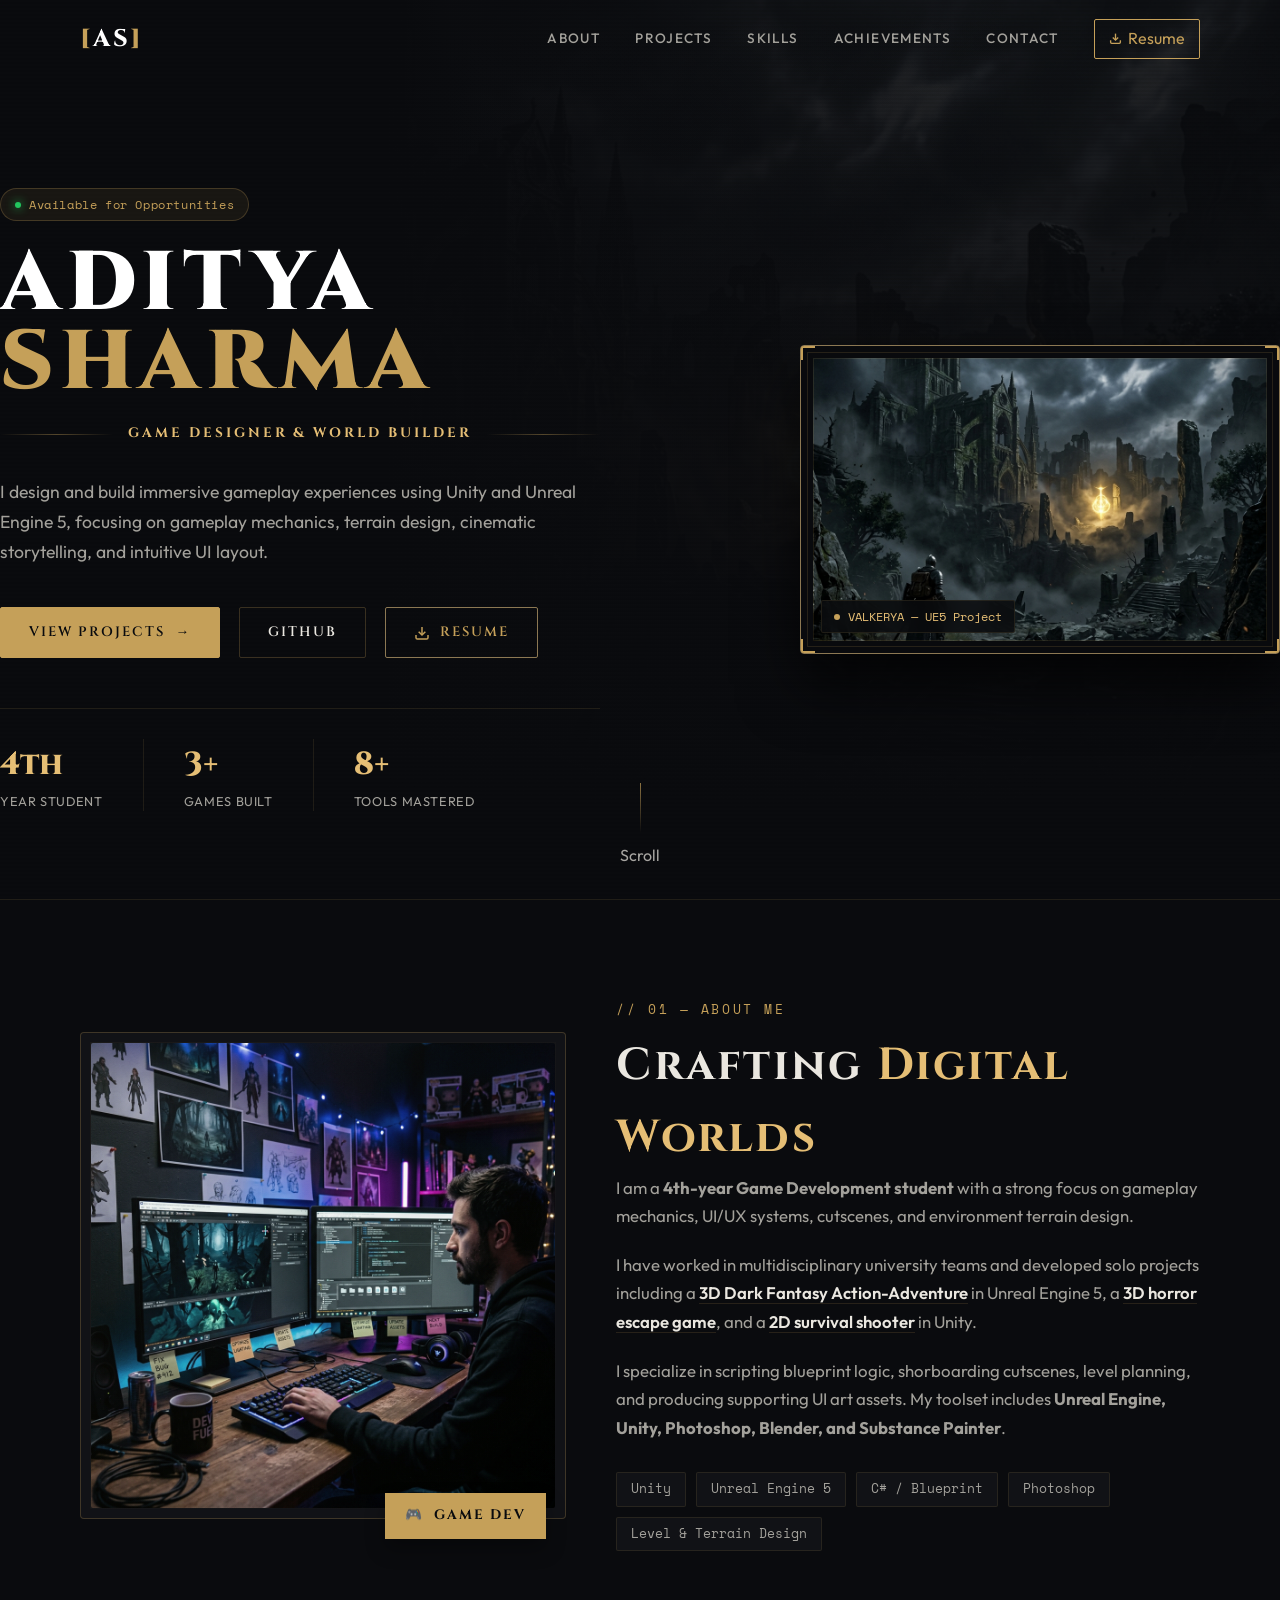
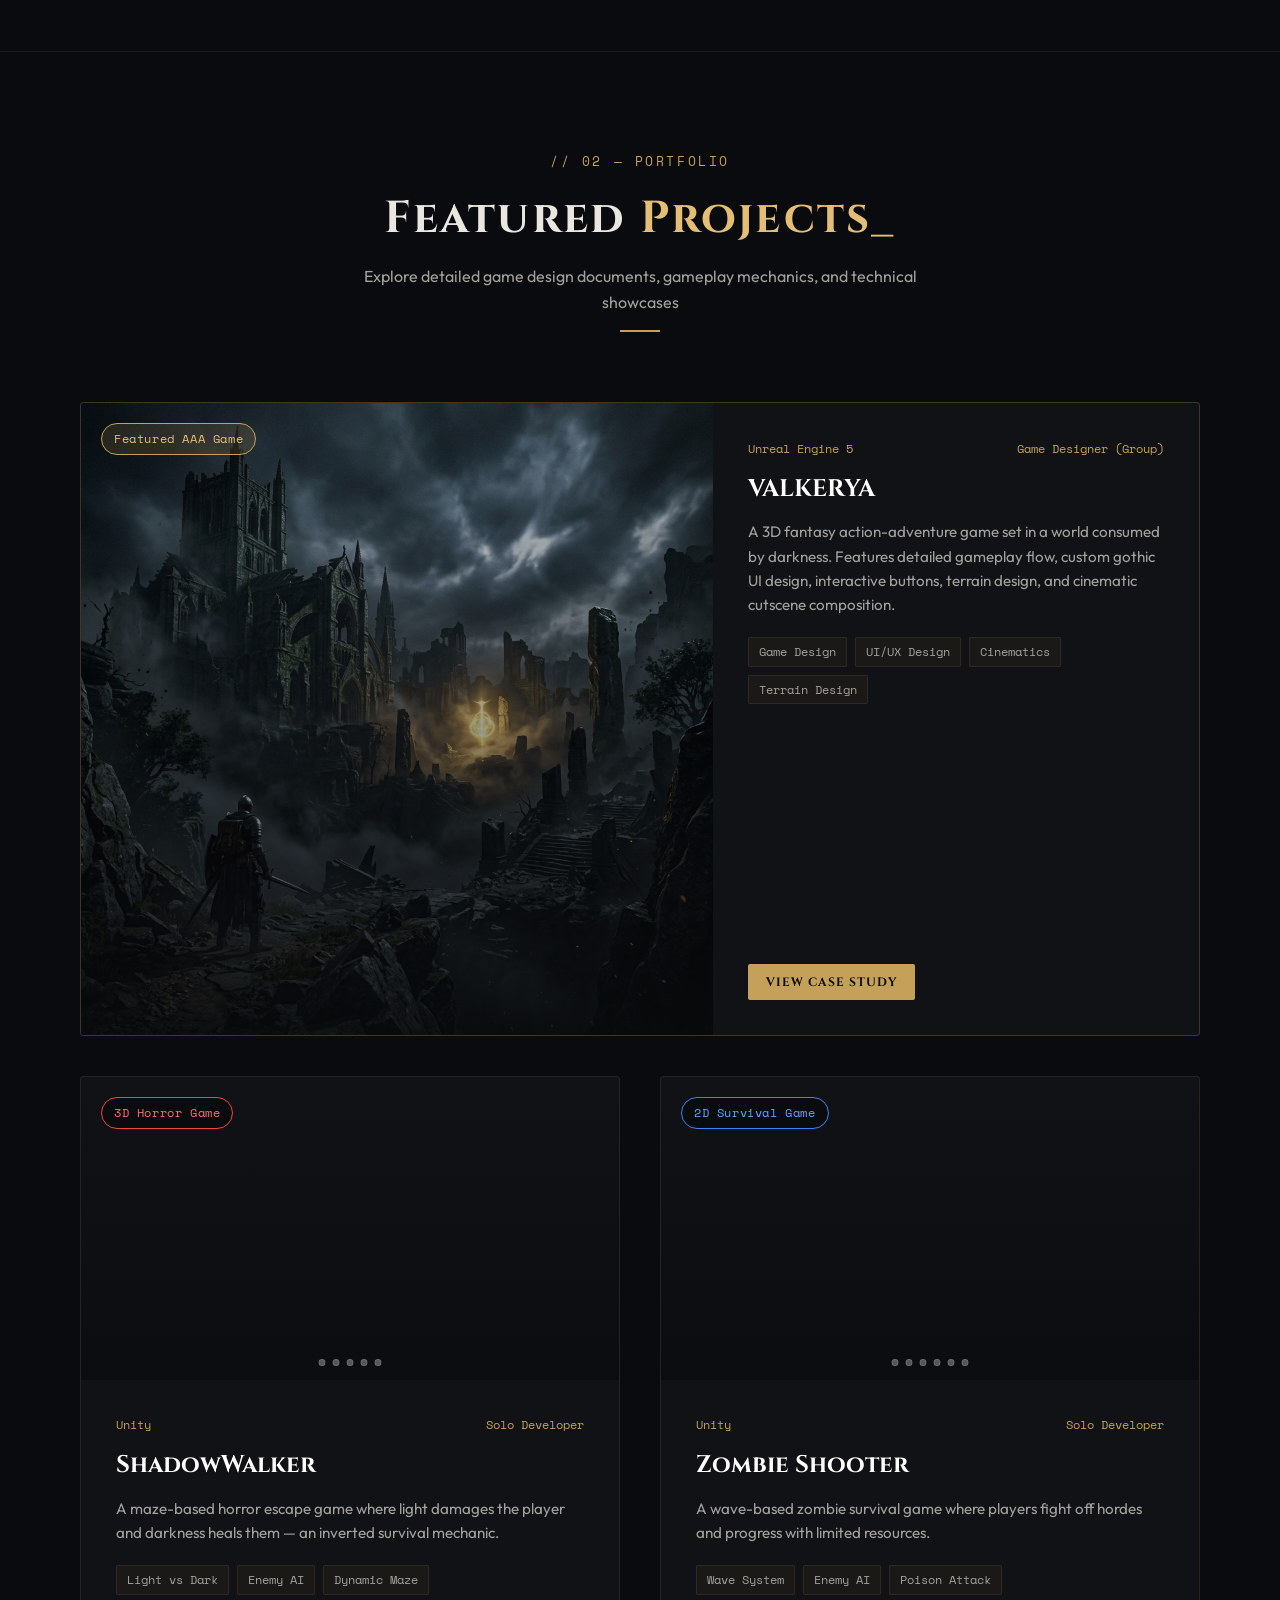
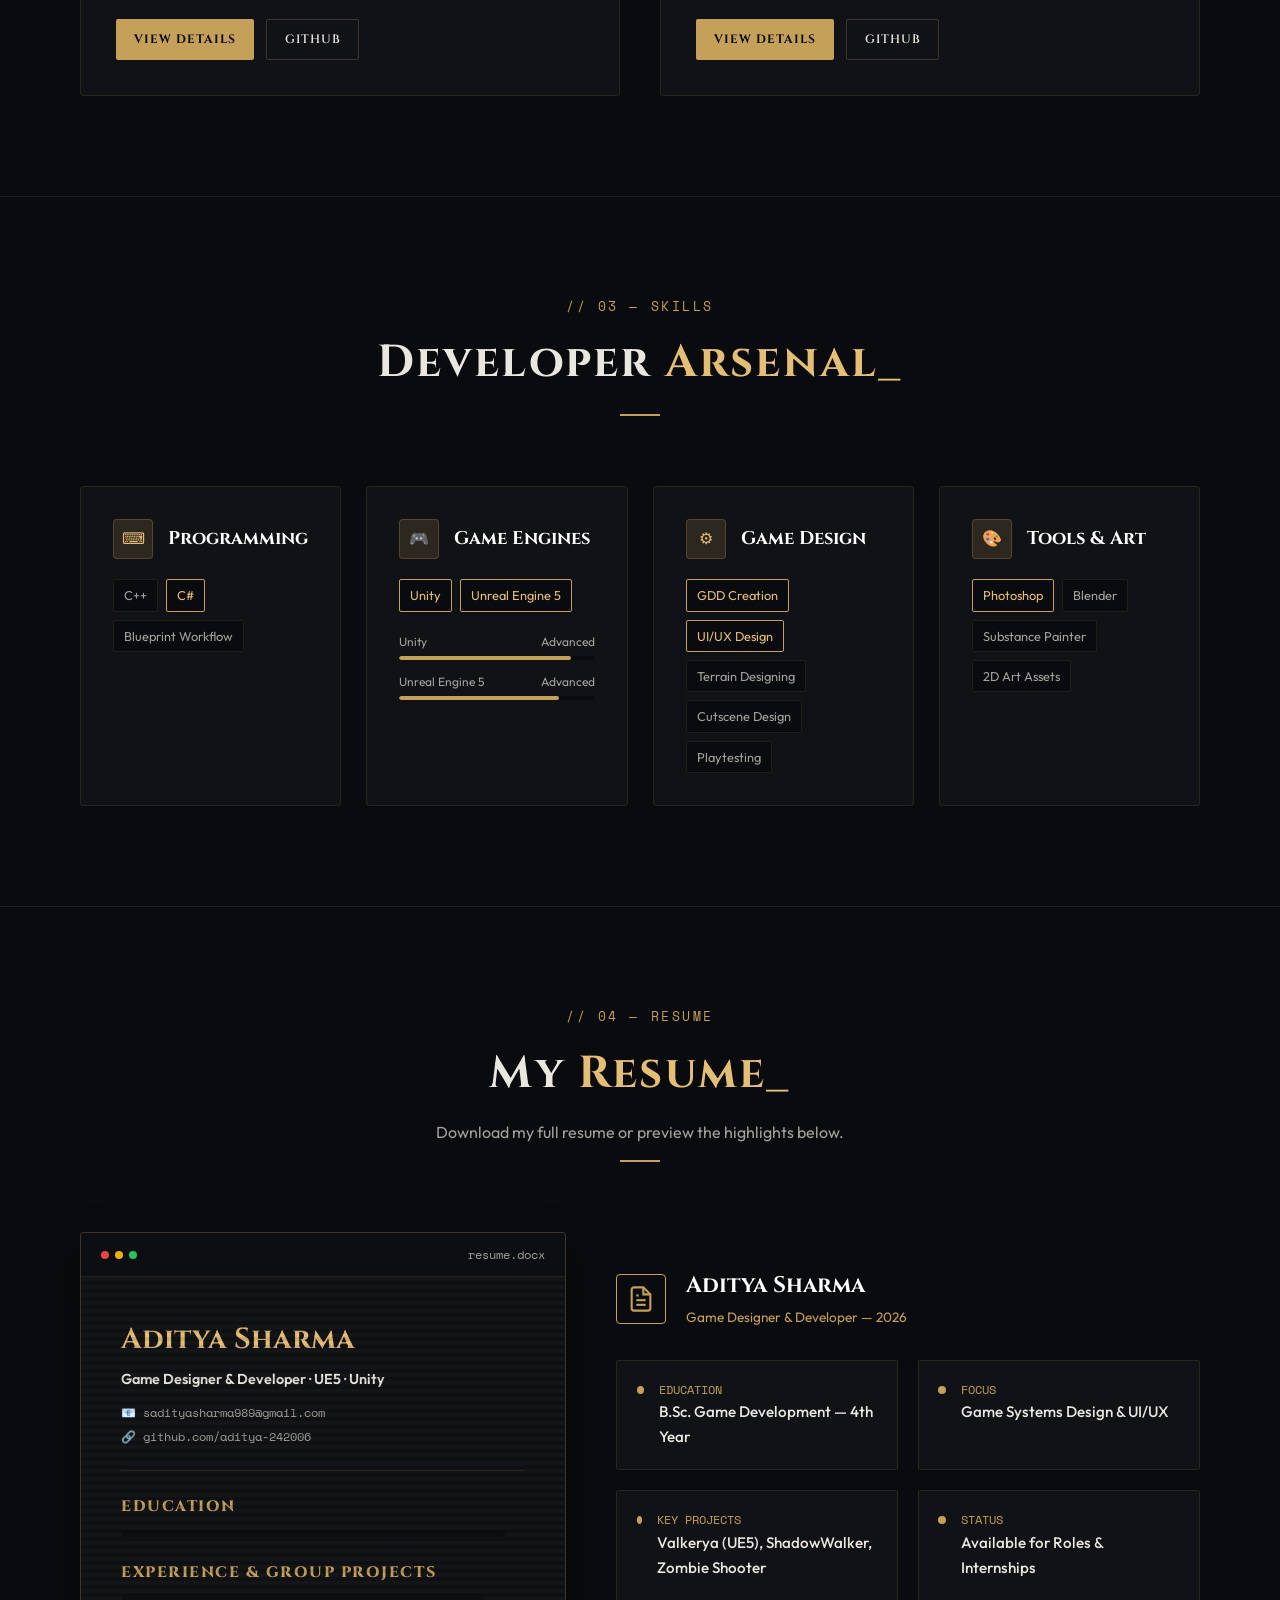
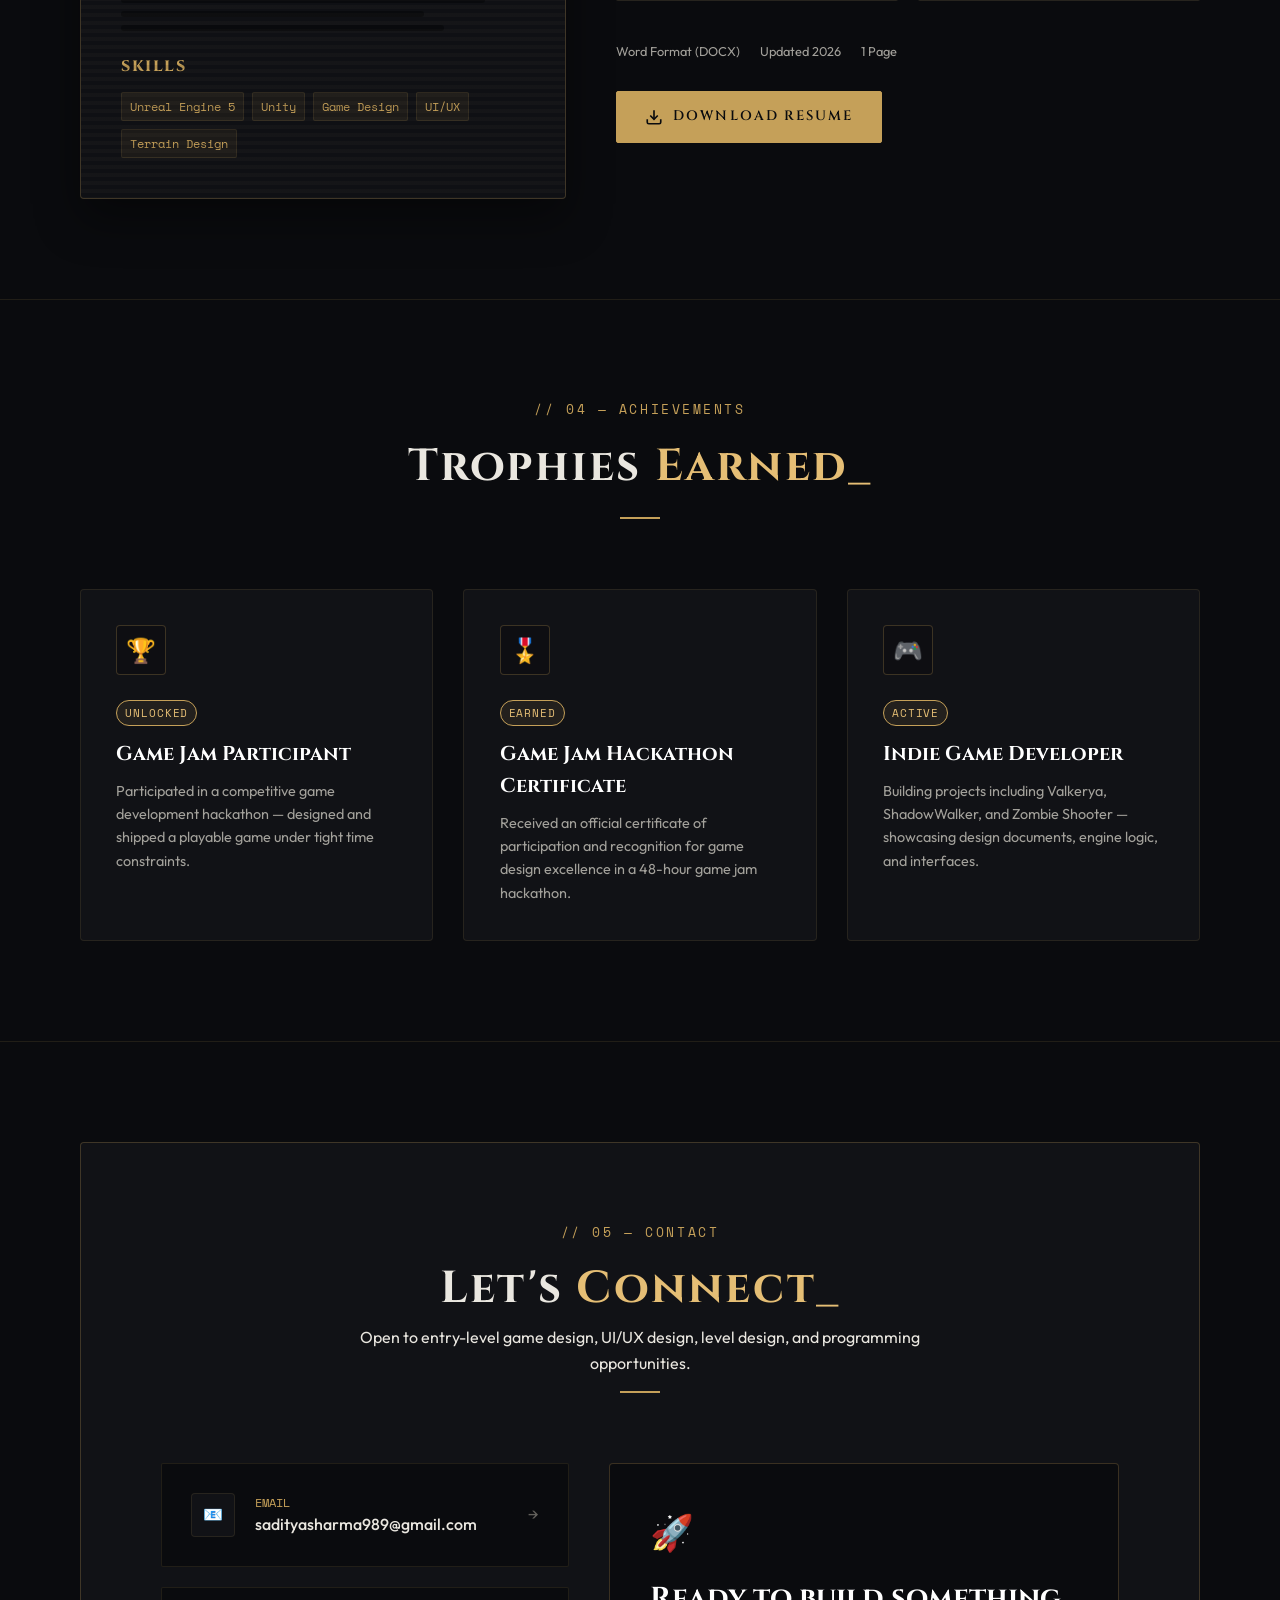
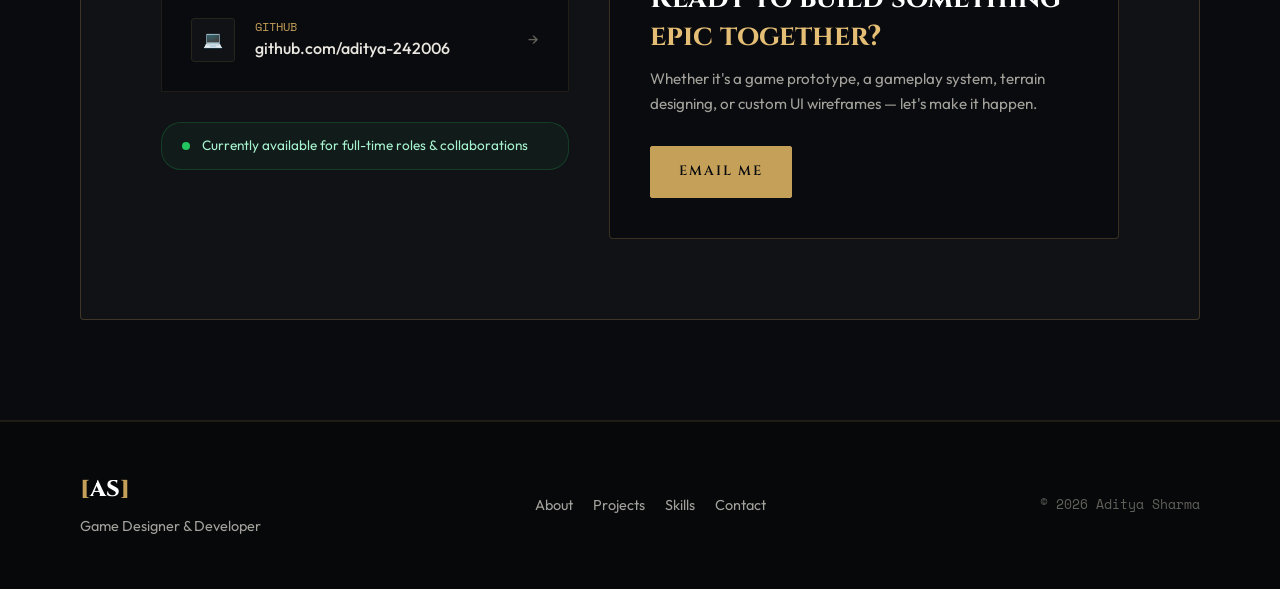
==== index.html @ 811e6c85 "Enhance hero typography, add picture corners, click sparks, scroll parallax, and background rain can" ====
<!DOCTYPE html>
<html lang="en">
<head>
  <meta charset="UTF-8" />
  <meta name="viewport" content="width=device-width, initial-scale=1.0" />
  <meta name="description" content="Aditya Sharma – Game Developer & Designer. Unity & Unreal Engine. Immersive gameplay experiences, dark fantasy action-adventure, 3D horror games, and player-driven systems." />
  <title>Aditya Sharma | Game Developer & Designer</title>
  <link rel="preconnect" href="https://fonts.googleapis.com" />
  <link rel="preconnect" href="https://fonts.gstatic.com" crossorigin />
  <link rel="stylesheet" href="style.css" />
</head>
<body>

  <!-- ===== CLICK SPARK CANVAS ===== -->
  <canvas id="clickCanvas"></canvas>

  <!-- ===== NAVIGATION ===== -->
  <nav id="navbar">
    <div class="nav-inner">
      <a href="#hero" class="nav-logo">
        <span class="logo-bracket">[</span>AS<span class="logo-bracket">]</span>
      </a>
      <div class="nav-links">
        <a href="#about" class="nav-link" data-section="about">About</a>
        <a href="#projects" class="nav-link" data-section="projects">Projects</a>
        <a href="#skills" class="nav-link" data-section="skills">Skills</a>
        <a href="#achievements" class="nav-link" data-section="achievements">Achievements</a>
        <a href="#contact" class="nav-link" data-section="contact">Contact</a>
        <a href="resume.docx" download="Aditya_Sharma_Resume.docx" class="nav-resume-link" id="navResume">
          <svg width="13" height="13" viewBox="0 0 24 24" fill="none" stroke="currentColor" stroke-width="2.5"><path d="M21 15v4a2 2 0 0 1-2 2H5a2 2 0 0 1-2-2v-4"/><polyline points="7 10 12 15 17 10"/><line x1="12" y1="15" x2="12" y2="3"/></svg>
          Resume
        </a>
      </div>
      <button class="nav-hamburger" id="hamburger" aria-label="Menu">
        <span></span><span></span><span></span>
      </button>
    </div>
    <div class="nav-mobile" id="mobileMenu">
      <a href="#about" class="mobile-link">About</a>
      <a href="#projects" class="mobile-link">Projects</a>
      <a href="#skills" class="mobile-link">Skills</a>
      <a href="#achievements" class="mobile-link">Achievements</a>
      <a href="#contact" class="mobile-link">Contact</a>
      <a href="resume.docx" download="Aditya_Sharma_Resume.docx" class="mobile-link">📄 Resume</a>
    </div>
  </nav>

  <!-- ===== HERO SECTION ===== -->
  <section id="hero" class="hero-section">
    <!-- Background image -->
    <div class="hero-bg">
      <img src="valkerya_hero.png" alt="VALKERYA Cinematic Landscape" class="hero-bg-img" />
      <canvas id="rainCanvas"></canvas>
      <div class="hero-bg-overlay"></div>
      <div class="hero-scan-lines"></div>
    </div>

    <!-- Left content -->
    <div class="hero-content">
      <div class="hero-tag reveal-up">
        <span class="tag-dot"></span>
        <span>Available for Opportunities</span>
      </div>
      <h1 class="hero-name reveal-up">
        Aditya<br /><span class="name-accent">Sharma</span>
      </h1>
      <div class="hero-role reveal-up">
        <span class="role-divider"></span>
        <span class="role-text">Game Designer &amp; World Builder</span>
        <span class="role-divider"></span>
      </div>
      <p class="hero-tagline reveal-up">
        I design and build immersive gameplay experiences using Unity and Unreal Engine 5, focusing on gameplay mechanics, terrain design, cinematic storytelling, and intuitive UI layout.
      </p>
      <div class="hero-btns reveal-up">
        <a href="#projects" class="btn btn-primary" id="heroViewProjects">
          <span class="btn-text">View Projects</span>
          <span class="btn-icon">→</span>
        </a>
        <a href="https://github.com/aditya-242006" target="_blank" rel="noopener noreferrer" class="btn btn-ghost" id="heroGithub">
          GitHub
        </a>
        <a href="resume.docx" download="Aditya_Sharma_Resume.docx" class="btn btn-resume" id="heroResume">
          <svg width="16" height="16" viewBox="0 0 24 24" fill="none" stroke="currentColor" stroke-width="2.2"><path d="M21 15v4a2 2 0 0 1-2 2H5a2 2 0 0 1-2-2v-4"/><polyline points="7 10 12 15 17 10"/><line x1="12" y1="15" x2="12" y2="3"/></svg>
          Resume
        </a>
      </div>
      <div class="hero-stats reveal-up">
        <div class="stat-item">
          <span class="stat-num">4th</span>
          <span class="stat-label">Year Student</span>
        </div>
        <div class="stat-divider"></div>
        <div class="stat-item">
          <span class="stat-num">3+</span>
          <span class="stat-label">Games Built</span>
        </div>
        <div class="stat-divider"></div>
        <div class="stat-item">
          <span class="stat-num">8+</span>
          <span class="stat-label">Tools Mastered</span>
        </div>
      </div>
    </div>

    <!-- Right side: Featured Project Visual -->
    <div class="hero-visual reveal-right">
      <a class="hero-img-wrapper" href="valkerya.html" title="Explore Valkerya Case Study" style="display:block;">
        <div class="hero-img-corner tl"></div>
        <div class="hero-img-corner tr"></div>
        <div class="hero-img-corner bl"></div>
        <div class="hero-img-corner br"></div>
        <img src="valkerya_hero.png" alt="VALKERYA Game Scene" class="hero-game-img" />
        <div class="hero-img-border"></div>
        <div class="hero-img-tag">
          <span class="img-tag-dot"></span>
          <span>VALKERYA — UE5 Project</span>
        </div>
      </a>
    </div>

    <!-- Scroll indicator -->
    <div class="hero-scroll">
      <div class="scroll-line"></div>
      <span>Scroll</span>
    </div>
  </section>

  <!-- ===== ABOUT SECTION ===== -->
  <section id="about" class="section about-section">
    <div class="container">
      <div class="about-grid">
        <!-- Left: Image -->
        <div class="about-visual reveal-left">
          <div class="about-img-frame">
            <img src="about_workspace.png" alt="Game Developer Workspace" class="about-img" />
            <div class="about-img-overlay"></div>
            <div class="about-img-badge">
              <span>🎮</span>
              <span>Game Dev</span>
            </div>
          </div>
        </div>

        <!-- Right: Text -->
        <div class="about-text reveal-right">
          <div class="section-eyebrow">// 01 — About Me</div>
          <h2 class="section-title">Crafting <span class="accent-text">Digital Worlds</span></h2>
          <p class="about-para">
            I am a <strong>4th-year Game Development student</strong> with a strong focus on gameplay mechanics, UI/UX systems, cutscenes, and environment terrain design.
          </p>
          <p class="about-para">
            I have worked in multidisciplinary university teams and developed solo projects including a <span class="highlight-text">3D Dark Fantasy Action-Adventure</span> in Unreal Engine 5, a <span class="highlight-text">3D horror escape game</span>, and a <span class="highlight-text">2D survival shooter</span> in Unity.
          </p>
          <p class="about-para">
            I specialize in scripting blueprint logic, shorboarding cutscenes, level planning, and producing supporting UI art assets. My toolset includes <strong>Unreal Engine, Unity, Photoshop, Blender, and Substance Painter</strong>.
          </p>
          <div class="about-tools">
            <div class="tool-chip">Unity</div>
            <div class="tool-chip">Unreal Engine 5</div>
            <div class="tool-chip">C# / Blueprint</div>
            <div class="tool-chip">Photoshop</div>
            <div class="tool-chip">Level &amp; Terrain Design</div>
          </div>
        </div>
      </div>
    </div>
  </section>

  <!-- ===== PROJECTS SECTION ===== -->
  <section id="projects" class="section projects-section">
    <div class="container">
      <div class="section-head reveal-up">
        <div class="section-eyebrow">// 02 — Portfolio</div>
        <h2 class="section-title">Featured <span class="accent-text">Projects_</span></h2>
        <p class="section-sub">Explore detailed game design documents, gameplay mechanics, and technical showcases</p>
      </div>

      <div class="projects-grid">

        <!-- Project 1: Featured VALKERYA (Unreal Engine 5) -->
        <div class="project-card featured-card reveal-up" id="card-valkerya" onclick="window.location.href='valkerya.html'">
          <div class="card-img-wrapper">
            <img src="valkerya_hero.png" alt="VALKERYA Game Scene" class="card-img" />
            <div class="card-img-overlay"></div>
            <div class="card-badge featured-badge">Featured AAA Game</div>
            <div class="card-hover-cta">
              <span>Explore Case Study →</span>
            </div>
          </div>
          <div class="card-body">
            <div class="card-meta">
              <span class="card-engine">Unreal Engine 5</span>
              <span class="card-role">Game Designer (Group)</span>
            </div>
            <h3 class="card-title">VALKERYA</h3>
            <p class="card-desc">A 3D fantasy action-adventure game set in a world consumed by darkness. Features detailed gameplay flow, custom gothic UI design, interactive buttons, terrain design, and cinematic cutscene composition.</p>
            <div class="card-tags">
              <span>Game Design</span>
              <span>UI/UX Design</span>
              <span>Cinematics</span>
              <span>Terrain Design</span>
            </div>
            <div class="card-actions" onclick="event.stopPropagation()">
              <button class="card-btn-primary" onclick="window.location.href='valkerya.html'">View Case Study</button>
            </div>
          </div>
        </div>

        <!-- Project 2: ShadowWalker -->
        <div class="project-card reveal-up" id="card-shadowwalker" onclick="openProjectModal('shadowwalker')">
          <div class="card-img-wrapper">
            <!-- ShadowWalker auto slideshow -->
            <div class="sw-slideshow">
              <div class="sw-slide sw-slide-0"></div>
              <div class="sw-slide sw-slide-1"></div>
              <div class="sw-slide sw-slide-2"></div>
              <div class="sw-slide sw-slide-3"></div>
              <div class="sw-slide sw-slide-4"></div>
            </div>
            <div class="card-img-overlay"></div>
            <div class="card-badge horror">3D Horror Game</div>
            <!-- slide dots -->
            <div class="sw-card-dots">
              <span class="sw-cdot" data-idx="0"></span>
              <span class="sw-cdot" data-idx="1"></span>
              <span class="sw-cdot" data-idx="2"></span>
              <span class="sw-cdot" data-idx="3"></span>
              <span class="sw-cdot" data-idx="4"></span>
            </div>
            <div class="card-hover-cta">
              <span>Explore Details →</span>
            </div>
          </div>
          <div class="card-body">
            <div class="card-meta">
              <span class="card-engine">Unity</span>
              <span class="card-role">Solo Developer</span>
            </div>
            <h3 class="card-title">ShadowWalker</h3>
            <p class="card-desc">A maze-based horror escape game where light damages the player and darkness heals them — an inverted survival mechanic.</p>
            <div class="card-tags">
              <span>Light vs Dark</span>
              <span>Enemy AI</span>
              <span>Dynamic Maze</span>
            </div>
            <div class="card-actions" onclick="event.stopPropagation()">
              <button class="card-btn-primary" onclick="openProjectModal('shadowwalker')">View Details</button>
              <a href="https://github.com/aditya-242006/ShadowWalkerFullGame" target="_blank" rel="noopener noreferrer" class="card-btn-ghost">
                GitHub
              </a>
            </div>
          </div>
        </div>

        <!-- Project 3: Zombie Shooter -->
        <div class="project-card reveal-up" id="card-zombie" onclick="openProjectModal('zombie')">
          <div class="card-img-wrapper">
            <!-- Zombie Shooter auto slideshow -->
            <div class="zs-slideshow">
              <div class="zs-slide zs-slide-0"></div>
              <div class="zs-slide zs-slide-1"></div>
              <div class="zs-slide zs-slide-2"></div>
              <div class="zs-slide zs-slide-3"></div>
              <div class="zs-slide zs-slide-4"></div>
              <div class="zs-slide zs-slide-5"></div>
            </div>
            <div class="card-img-overlay"></div>
            <div class="card-badge survival">2D Survival Game</div>
            <!-- slide dots -->
            <div class="zs-card-dots">
              <span class="zs-cdot"></span>
              <span class="zs-cdot"></span>
              <span class="zs-cdot"></span>
              <span class="zs-cdot"></span>
              <span class="zs-cdot"></span>
              <span class="zs-cdot"></span>
            </div>
            <div class="card-hover-cta">
              <span>Explore Details →</span>
            </div>
          </div>
          <div class="card-body">
            <div class="card-meta">
              <span class="card-engine">Unity</span>
              <span class="card-role">Solo Developer</span>
            </div>
            <h3 class="card-title">Zombie Shooter</h3>
            <p class="card-desc">A wave-based zombie survival game where players fight off hordes and progress with limited resources.</p>
            <div class="card-tags">
              <span>Wave System</span>
              <span>Enemy AI</span>
              <span>Poison Attack</span>
            </div>
            <div class="card-actions" onclick="event.stopPropagation()">
              <button class="card-btn-primary" onclick="openProjectModal('zombie')">View Details</button>
              <a href="https://github.com/aditya-242006/zombieshooter" target="_blank" rel="noopener noreferrer" class="card-btn-ghost">
                GitHub
              </a>
            </div>
          </div>
        </div>

      </div>
    </div>
  </section>

  <!-- ===== SKILLS SECTION ===== -->
  <section id="skills" class="section skills-section">
    <div class="container">
      <div class="section-head reveal-up">
        <div class="section-eyebrow">// 03 — Skills</div>
        <h2 class="section-title">Developer <span class="accent-text">Arsenal_</span></h2>
      </div>

      <div class="skills-grid">

        <!-- Programming Languages -->
        <div class="skill-card reveal-up">
          <div class="skill-card-header">
            <div class="skill-icon-wrap">
              <span>⌨</span>
            </div>
            <h3>Programming</h3>
          </div>
          <div class="skill-items">
            <div class="skill-pill">C++</div>
            <div class="skill-pill active">C#</div>
            <div class="skill-pill">Blueprint Workflow</div>
          </div>
        </div>

        <!-- Game Engines -->
        <div class="skill-card reveal-up">
          <div class="skill-card-header">
            <div class="skill-icon-wrap">
              <span>🎮</span>
            </div>
            <h3>Game Engines</h3>
          </div>
          <div class="skill-items">
            <div class="skill-pill active">Unity</div>
            <div class="skill-pill active">Unreal Engine 5</div>
          </div>
          <div class="engine-bars">
            <div class="engine-bar-item">
              <div class="eb-label"><span>Unity</span><span>Advanced</span></div>
              <div class="eb-track"><div class="eb-fill" style="width:88%"></div></div>
            </div>
            <div class="engine-bar-item">
              <div class="eb-label"><span>Unreal Engine 5</span><span>Advanced</span></div>
              <div class="eb-track"><div class="eb-fill" style="width:82%"></div></div>
            </div>
          </div>
        </div>

        <!-- Game Design specialties -->
        <div class="skill-card reveal-up">
          <div class="skill-card-header">
            <div class="skill-icon-wrap">
              <span>⚙</span>
            </div>
            <h3>Game Design</h3>
          </div>
          <div class="skill-items">
            <div class="skill-pill active">GDD Creation</div>
            <div class="skill-pill active">UI/UX Design</div>
            <div class="skill-pill">Terrain Designing</div>
            <div class="skill-pill">Cutscene Design</div>
            <div class="skill-pill">Playtesting</div>
          </div>
        </div>

        <!-- Tools -->
        <div class="skill-card reveal-up">
          <div class="skill-card-header">
            <div class="skill-icon-wrap">
              <span>🎨</span>
            </div>
            <h3>Tools &amp; Art</h3>
          </div>
          <div class="skill-items">
            <div class="skill-pill active">Photoshop</div>
            <div class="skill-pill">Blender</div>
            <div class="skill-pill">Substance Painter</div>
            <div class="skill-pill">2D Art Assets</div>
          </div>
        </div>

      </div>
    </div>
  </section>

  <!-- ===== RESUME SECTION ===== -->
  <section id="resume" class="section resume-section">
    <div class="container">
      <div class="section-head reveal-up">
        <div class="section-eyebrow">// 04 — Resume</div>
        <h2 class="section-title">My <span class="accent-text">Resume_</span></h2>
        <p class="section-sub">Download my full resume or preview the highlights below.</p>
      </div>

      <div class="resume-panel reveal-up">

        <!-- Left: Resume Preview Card -->
        <div class="resume-preview-col">
          <div class="resume-doc-card">
            <!-- Fake document header -->
            <div class="rdoc-header">
              <div class="rdoc-dots">
                <span class="rdoc-dot red"></span>
                <span class="rdoc-dot yellow"></span>
                <span class="rdoc-dot green"></span>
              </div>
              <span class="rdoc-filename">resume.docx</span>
            </div>
            <!-- Document body preview -->
            <div class="rdoc-body">
              <div class="rdoc-name">Aditya Sharma</div>
              <div class="rdoc-title">Game Designer &amp; Developer · UE5 · Unity</div>
              <div class="rdoc-contact">
                <span>📧 sadityasharma989@gmail.com</span>
                <span>🔗 github.com/aditya-242006</span>
              </div>
              <div class="rdoc-divider"></div>
              <div class="rdoc-section-title">EDUCATION</div>
              <div class="rdoc-lines">
                <div class="rdoc-line w-95"></div>
              </div>
              <div class="rdoc-section-title">EXPERIENCE &amp; GROUP PROJECTS</div>
              <div class="rdoc-lines">
                <div class="rdoc-line w-90"></div>
                <div class="rdoc-line w-75"></div>
                <div class="rdoc-line w-80"></div>
              </div>
              <div class="rdoc-section-title">SKILLS</div>
              <div class="rdoc-chips">
                <span class="rdoc-chip">Unreal Engine 5</span>
                <span class="rdoc-chip">Unity</span>
                <span class="rdoc-chip">Game Design</span>
                <span class="rdoc-chip">UI/UX</span>
                <span class="rdoc-chip">Terrain Design</span>
              </div>
              <div class="rdoc-scan-overlay"></div>
            </div>
          </div>
        </div>

        <!-- Right: Info + Download -->
        <div class="resume-info-col">
          <div class="resume-info-header">
            <div class="resume-icon-wrap">
              <svg width="28" height="28" viewBox="0 0 24 24" fill="none" stroke="currentColor" stroke-width="1.8"><path d="M14 2H6a2 2 0 0 0-2 2v16a2 2 0 0 0 2 2h12a2 2 0 0 0 2-2V8z"/><polyline points="14 2 14 8 20 8"/><line x1="16" y1="13" x2="8" y2="13"/><line x1="16" y1="17" x2="8" y2="17"/><polyline points="10 9 9 9 8 9"/></svg>
            </div>
            <div>
              <h3>Aditya Sharma</h3>
              <span>Game Designer &amp; Developer — 2026</span>
            </div>
          </div>

          <div class="resume-highlights">
            <div class="rh-item">
              <span class="rh-dot"></span>
              <div>
                <span class="rh-label">Education</span>
                <span class="rh-value">B.Sc. Game Development — 4th Year</span>
              </div>
            </div>
            <div class="rh-item">
              <span class="rh-dot"></span>
              <div>
                <span class="rh-label">Focus</span>
                <span class="rh-value">Game Systems Design &amp; UI/UX</span>
              </div>
            </div>
            <div class="rh-item">
              <span class="rh-dot"></span>
              <div>
                <span class="rh-label">Key Projects</span>
                <span class="rh-value">Valkerya (UE5), ShadowWalker, Zombie Shooter</span>
              </div>
            </div>
            <div class="rh-item">
              <span class="rh-dot"></span>
              <div>
                <span class="rh-label">Status</span>
                <span class="rh-value">Available for Roles &amp; Internships</span>
              </div>
            </div>
          </div>

          <div class="resume-file-meta">
            <div class="rfm-item">
              <span>Word Format (DOCX)</span>
            </div>
            <div class="rfm-item">
              <span>Updated 2026</span>
            </div>
            <div class="rfm-item">
              <span>1 Page</span>
            </div>
          </div>

          <div class="resume-actions">
            <a href="resume.docx" download="Aditya_Sharma_Resume.docx" class="btn btn-primary resume-dl-btn" id="resumeDownload">
              <svg width="18" height="18" viewBox="0 0 24 24" fill="none" stroke="currentColor" stroke-width="2.2"><path d="M21 15v4a2 2 0 0 1-2 2H5a2 2 0 0 1-2-2v-4"/><polyline points="7 10 12 15 17 10"/><line x1="12" y1="15" x2="12" y2="3"/></svg>
              <span>Download Resume</span>
            </a>
          </div>
        </div>

      </div>
    </div>
  </section>

  <!-- ===== ACHIEVEMENTS SECTION =====-->
  <section id="achievements" class="section achievements-section">
    <div class="container">
      <div class="section-head reveal-up">
        <div class="section-eyebrow">// 04 — Achievements</div>
        <h2 class="section-title">Trophies <span class="accent-text">Earned_</span></h2>
      </div>

      <div class="achievements-row">
        <div class="achievement-card reveal-up">
          <div class="ach-icon-wrap">
            <span class="ach-icon">🏆</span>
          </div>
          <div class="ach-content">
            <div class="ach-badge unlocked">UNLOCKED</div>
            <h3 class="ach-title">Game Jam Participant</h3>
            <p class="ach-desc">Participated in a competitive game development hackathon — designed and shipped a playable game under tight time constraints.</p>
          </div>
        </div>

        <div class="achievement-card reveal-up">
          <div class="ach-icon-wrap">
            <span class="ach-icon">🎖️</span>
          </div>
          <div class="ach-content">
            <div class="ach-badge unlocked">EARNED</div>
            <h3 class="ach-title">Game Jam Hackathon Certificate</h3>
            <p class="ach-desc">Received an official certificate of participation and recognition for game design excellence in a 48-hour game jam hackathon.</p>
          </div>
        </div>

        <div class="achievement-card reveal-up">
          <div class="ach-icon-wrap">
            <span class="ach-icon">🎮</span>
          </div>
          <div class="ach-content">
            <div class="ach-badge unlocked">ACTIVE</div>
            <h3 class="ach-title">Indie Game Developer</h3>
            <p class="ach-desc">Building projects including Valkerya, ShadowWalker, and Zombie Shooter — showcasing design documents, engine logic, and interfaces.</p>
          </div>
        </div>
      </div>
    </div>
  </section>

  <!-- ===== CONTACT SECTION ===== -->
  <section id="contact" class="section contact-section">
    <div class="container">
      <div class="contact-inner">
        <div class="section-head reveal-up">
          <div class="section-eyebrow">// 05 — Contact</div>
          <h2 class="section-title">Let's <span class="accent-text">Connect_</span></h2>
          <p class="contact-sub">Open to entry-level game design, UI/UX design, level design, and programming opportunities.</p>
        </div>

        <div class="contact-grid">
          <!-- Contact Links -->
          <div class="contact-links reveal-left">
            <a href="mailto:sadityasharma989@gmail.com" class="contact-card" id="contactEmail">
              <div class="cc-icon">
                📧
              </div>
              <div class="cc-text">
                <span class="cc-label">Email</span>
                <span class="cc-value">sadityasharma989@gmail.com</span>
              </div>
              <span class="cc-arrow">→</span>
            </a>

            <a href="https://github.com/aditya-242006" target="_blank" rel="noopener noreferrer" class="contact-card" id="contactGithub">
              <div class="cc-icon">
                💻
              </div>
              <div class="cc-text">
                <span class="cc-label">GitHub</span>
                <span class="cc-value">github.com/aditya-242006</span>
              </div>
              <span class="cc-arrow">→</span>
            </a>

            <div class="contact-status">
              <div class="status-pulse-dot"></div>
              <span>Currently available for full-time roles &amp; collaborations</span>
            </div>
          </div>

          <!-- CTA Block -->
          <div class="contact-cta reveal-right">
            <div class="cta-block">
              <div class="cta-icon-large">🚀</div>
              <h3>Ready to build something<br /><span class="accent-text">epic together?</span></h3>
              <p>Whether it's a game prototype, a gameplay system, terrain designing, or custom UI wireframes — let's make it happen.</p>
              <div class="cta-buttons">
                <a href="mailto:sadityasharma989@gmail.com" class="btn btn-primary">
                  <span class="btn-text">Email Me</span>
                </a>
              </div>
            </div>
          </div>
        </div>
      </div>
    </div>
  </section>

  <!-- ===== FOOTER ===== -->
  <footer class="site-footer">
    <div class="container">
      <div class="footer-inner">
        <div class="footer-left">
          <a href="#hero" class="footer-logo"><span class="logo-bracket">[</span>AS<span class="logo-bracket">]</span></a>
          <p>Game Designer &amp; Developer</p>
        </div>
        <div class="footer-links">
          <a href="#about">About</a>
          <a href="#projects">Projects</a>
          <a href="#skills">Skills</a>
          <a href="#contact">Contact</a>
        </div>
        <div class="footer-right">
          <span>© 2026 Aditya Sharma</span>
        </div>
      </div>
    </div>
  </footer>

  <!-- ===== PROJECT MODALS ===== -->

  <!-- ShadowWalker Modal -->
  <div class="modal-overlay" id="modal-shadowwalker" onclick="closeModal(event)">
    <div class="modal-panel" onclick="event.stopPropagation()">
      <button class="modal-close" onclick="closeProjectModal('shadowwalker')">✕</button>
      <div class="modal-layout">
        <div class="modal-visual">
          <div class="modal-img-wrap shadowwalker-bg">
            <div class="modal-img-overlay"></div>
          </div>
          <div class="modal-tech-stack">
            <span class="tech-tag">Unity</span>
            <span class="tech-tag">C#</span>
            <span class="tech-tag">3D Horror</span>
            <span class="tech-tag">AI Pathfinding</span>
          </div>
        </div>
        <div class="modal-info">
          <div class="modal-header">
            <div class="modal-badge horror">3D Horror Game</div>
            <h2>ShadowWalker</h2>
            <p class="modal-role">Role: <strong>Game Programmer (Solo)</strong> · Engine: <strong>Unity</strong></p>
          </div>
          <p class="modal-desc">A maze-based horror escape game where light damages the player and darkness heals them — a unique inversion of survival mechanics that creates intense tension.</p>
          <div class="modal-features">
            <h4>Key Features</h4>
            <ul>
              <li><span class="feat-icon">⚡</span> Light vs Dark mechanic — light damages, darkness heals</li>
              <li><span class="feat-icon">🤖</span> Enemy AI with NPC chase & patrol system</li>
              <li><span class="feat-icon">🌀</span> Dynamic maze with disappearing/shifting walls</li>
              <li><span class="feat-icon">⚙️</span> Difficulty system — adaptive challenge scaling</li>
            </ul>
          </div>
          <div class="modal-challenge">
            <div class="challenge-block">
              <h4>⚠️ Challenge</h4>
              <p>Balancing survival mechanics — ensuring light/dark gameplay felt fair yet tense.</p>
            </div>
            <div class="challenge-block solution">
              <h4>✅ Solution</h4>
              <p>Adjusted healing/damage values per difficulty and tuned AI behavior for better gameplay balance through extensive playtesting.</p>
            </div>
          </div>
          <div class="modal-actions">
            <a href="https://github.com/aditya-242006/ShadowWalkerFullGame" target="_blank" rel="noopener noreferrer" class="btn btn-primary">
              View on GitHub
            </a>
          </div>
        </div>
      </div>
    </div>
  </div>

  <!-- Zombie Shooter Modal -->
  <div class="modal-overlay" id="modal-zombie" onclick="closeModal(event)">
    <div class="modal-panel" onclick="event.stopPropagation()">
      <button class="modal-close" onclick="closeProjectModal('zombie')">✕</button>
      <div class="modal-layout">
        <div class="modal-visual">
          <div class="modal-img-wrap zombie-bg">
            <div class="modal-img-overlay"></div>
          </div>
          <div class="modal-tech-stack">
            <span class="tech-tag">Unity</span>
            <span class="tech-tag">C#</span>
            <span class="tech-tag">2D Survival</span>
            <span class="tech-tag">Wave System</span>
          </div>
        </div>
        <div class="modal-info">
          <div class="modal-header">
            <div class="modal-badge survival">2D Survival Game</div>
            <h2>Zombie Shooter</h2>
            <p class="modal-role">Role: <strong>Game Programmer (Solo)</strong> · Engine: <strong>Unity</strong></p>
          </div>
          <p class="modal-desc">A wave-based zombie survival game where players must fight off increasingly dangerous hordes and strategically progress through levels with limited resources.</p>
          <div class="modal-features">
            <h4>Key Features</h4>
            <ul>
              <li><span class="feat-icon">🌊</span> Wave-based zombie spawning system</li>
              <li><span class="feat-icon">🧠</span> Enemy AI follow & aggro system</li>
              <li><span class="feat-icon">☠️</span> Poison attack mechanics</li>
              <li><span class="feat-icon">🗝️</span> Key collection & progression system</li>
            </ul>
          </div>
          <div class="modal-challenge">
            <div class="challenge-block">
              <h4>⚠️ Challenge</h4>
              <p>Managing increasing wave difficulty while keeping gameplay accessible for new players.</p>
            </div>
            <div class="challenge-block solution">
              <h4>✅ Solution</h4>
              <p>Implemented progressive wave scaling with spawn rate curves and enemy health multipliers tied to wave number.</p>
            </div>
          </div>
          <div class="modal-actions">
            <a href="https://github.com/aditya-242006/zombieshooter" target="_blank" rel="noopener noreferrer" class="btn btn-primary">
              View on GitHub
            </a>
          </div>
        </div>
      </div>
    </div>
  </div>

  <script src="script.js"></script>
</body>
</html>
---- style.css ----
/* ========================================================
   ADITYA SHARMA — GAME DESIGN & DEVELOPMENT PORTFOLIO
   Theme: Dark Fantasy · Gold Accents · Editorial Layout
   Inspired by Santa Monica Studio, Riot Games, and Naughty Dog
   ======================================================== */

@import url('https://fonts.googleapis.com/css2?family=Cinzel:wght@400;500;600;700;800;900&family=Outfit:wght@300;400;500;600;700;800&family=Space+Mono:wght@400;700&display=swap');

/* ===== CSS DESIGN SYSTEM VARIABLES ===== */
:root {
  --bg-primary: #0a0b0e;
  --bg-secondary: #111216;
  --bg-card: #16181e;
  --bg-card-hover: #1c202a;
  --bg-overlay: rgba(10, 11, 14, 0.92);
  --bg-glass: rgba(17, 18, 22, 0.85);

  --accent-gold: #c5a059;
  --accent-gold-bright: #e5be75;
  --accent-gold-dim: rgba(197, 160, 89, 0.15);
  --accent-bronze: #8c7853;
  
  --border-subtle: rgba(197, 160, 89, 0.12);
  --border-medium: rgba(197, 160, 89, 0.25);
  --border-strong: rgba(197, 160, 89, 0.5);

  --text-primary: #eae7e0;
  --text-secondary: #a3a19b;
  --text-muted: #62605b;
  --text-white: #ffffff;

  --font-display: 'Cinzel', serif;
  --font-body: 'Outfit', sans-serif;
  --font-mono: 'Space Mono', monospace;

  --transition-smooth: 0.35s cubic-bezier(0.25, 0.8, 0.25, 1);
  --transition-slow: 0.6s cubic-bezier(0.25, 0.8, 0.25, 1);
  --container-width: 1200px;
}

/* ===== RESET & BASE STYLE ===== */
*, *::before, *::after {
  box-sizing: border-box;
  margin: 0;
  padding: 0;
}

html {
  scroll-behavior: smooth;
  background-color: var(--bg-primary);
  color: var(--text-primary);
  font-family: var(--font-body);
  line-height: 1.6;
  -webkit-font-smoothing: antialiased;
}

body {
  overflow-x: hidden;
  background-color: var(--bg-primary);
}

/* Custom Elegant Scrollbar */
::-webkit-scrollbar {
  width: 8px;
}
::-webkit-scrollbar-track {
  background: var(--bg-primary);
}
::-webkit-scrollbar-thumb {
  background: var(--accent-bronze);
  border-radius: 4px;
}
::-webkit-scrollbar-thumb:hover {
  background: var(--accent-gold);
}

a {
  text-decoration: none;
  color: inherit;
  transition: var(--transition-smooth);
}

ul {
  list-style: none;
}

img {
  display: block;
  max-width: 100%;
  height: auto;
}

button {
  cursor: pointer;
  border: none;
  background: none;
  font-family: inherit;
}

.container {
  max-width: var(--container-width);
  margin: 0 auto;
  padding: 0 2.5rem;
}

/* Generic Section Styles */
.section {
  position: relative;
  padding: 100px 0;
  border-bottom: 1px solid var(--border-subtle);
}

.section-head {
  text-align: center;
  margin-bottom: 70px;
  position: relative;
}

.section-head::after {
  content: '';
  display: block;
  width: 40px;
  height: 2px;
  background-color: var(--accent-gold);
  margin: 15px auto 0;
}

.section-eyebrow {
  font-family: var(--font-mono);
  font-size: 0.8rem;
  color: var(--accent-gold);
  letter-spacing: 0.2em;
  text-transform: uppercase;
  margin-bottom: 10px;
}

.section-title {
  font-family: var(--font-display);
  font-size: clamp(2rem, 3.5vw, 2.8rem);
  font-weight: 700;
  letter-spacing: 0.05em;
  color: var(--text-primary);
}

.accent-text {
  color: var(--accent-gold-bright);
}

.section-sub {
  font-size: 1rem;
  color: var(--text-secondary);
  max-width: 600px;
  margin: 10px auto 0;
}

/* ===== REVEAL ON SCROLL ===== */
.reveal-up, .reveal-left, .reveal-right {
  opacity: 0;
  transition: opacity 1s cubic-bezier(0.25, 0.8, 0.25, 1), transform 1s cubic-bezier(0.25, 0.8, 0.25, 1);
}
.reveal-up { transform: translateY(30px); }
.reveal-left { transform: translateX(-30px); }
.reveal-right { transform: translateX(30px); }

.reveal-up.visible, .reveal-left.visible, .reveal-right.visible {
  opacity: 1;
  transform: translate(0, 0);
}

/* ===== NAVIGATION ===== */
#navbar {
  position: fixed;
  top: 0;
  left: 0;
  right: 0;
  z-index: 100;
  background: transparent;
  border-bottom: 1px solid transparent;
  transition: var(--transition-smooth);
}

#navbar.scrolled {
  background: var(--bg-glass);
  backdrop-filter: blur(12px);
  border-bottom: 1px solid var(--border-subtle);
  padding: 5px 0;
}

.nav-inner {
  max-width: var(--container-width);
  margin: 0 auto;
  padding: 1.2rem 2.5rem;
  display: flex;
  justify-content: space-between;
  align-items: center;
}

.nav-logo {
  font-family: var(--font-display);
  font-size: 1.5rem;
  font-weight: 800;
  color: var(--text-white);
  letter-spacing: 0.1em;
  display: flex;
  align-items: center;
}

.logo-bracket {
  color: var(--accent-gold);
}

.nav-links {
  display: flex;
  align-items: center;
  gap: 2.2rem;
}

.nav-link {
  font-size: 0.85rem;
  font-weight: 500;
  letter-spacing: 0.1em;
  text-transform: uppercase;
  color: var(--text-secondary);
  position: relative;
  padding: 5px 0;
}

.nav-link::after {
  content: '';
  position: absolute;
  bottom: 0;
  left: 0;
  width: 0;
  height: 1px;
  background-color: var(--accent-gold);
  transition: var(--transition-smooth);
}

.nav-link:hover, .nav-link.active {
  color: var(--accent-gold-bright);
}

.nav-link:hover::after, .nav-link.active::after {
  width: 100%;
}

.nav-resume-link {
  display: flex;
  align-items: center;
  gap: 6px;
  border: 1px solid var(--accent-gold);
  padding: 6px 14px;
  border-radius: 2px;
  color: var(--accent-gold);
}

.nav-resume-link:hover {
  background: var(--accent-gold);
  color: var(--bg-primary) !important;
}

.nav-resume-link::after {
  display: none;
}

.nav-hamburger {
  display: none;
  flex-direction: column;
  gap: 5px;
  width: 30px;
}

.nav-hamburger span {
  display: block;
  width: 100%;
  height: 2px;
  background-color: var(--text-primary);
  transition: var(--transition-smooth);
}

/* Mobile menu */
.nav-mobile {
  position: fixed;
  top: 70px;
  left: 0;
  right: 0;
  background: var(--bg-secondary);
  border-bottom: 1px solid var(--border-subtle);
  display: flex;
  flex-direction: column;
  padding: 2rem;
  gap: 1.5rem;
  transform: translateY(-120%);
  transition: var(--transition-smooth);
  z-index: 99;
}

.nav-mobile.open {
  transform: translateY(0);
}

.mobile-link {
  font-family: var(--font-display);
  font-size: 1.2rem;
  letter-spacing: 0.1em;
  text-transform: uppercase;
  text-align: center;
  padding: 10px;
}

/* ===== BUTTONS ===== */
.btn {
  display: inline-flex;
  align-items: center;
  justify-content: center;
  gap: 10px;
  font-family: var(--font-display);
  font-size: 0.85rem;
  font-weight: 600;
  letter-spacing: 0.15em;
  text-transform: uppercase;
  padding: 14px 28px;
  border-radius: 2px;
  transition: var(--transition-smooth);
  position: relative;
  overflow: hidden;
}

.btn-primary {
  background: var(--accent-gold);
  color: var(--bg-primary);
  border: 1px solid var(--accent-gold);
}

.btn-primary:hover {
  background: var(--accent-gold-bright);
  border-color: var(--accent-gold-bright);
  box-shadow: 0 5px 15px rgba(197, 160, 89, 0.2);
}

.btn-ghost {
  border: 1px solid var(--border-medium);
  color: var(--text-primary);
}

.btn-ghost:hover {
  border-color: var(--accent-gold);
  color: var(--accent-gold-bright);
  background: rgba(197, 160, 89, 0.05);
}

.btn-resume {
  border: 1px solid var(--accent-bronze);
  color: var(--accent-gold);
  background: transparent;
}

.btn-resume:hover {
  border-color: var(--accent-gold);
  background: var(--accent-gold-dim);
}

/* ===== HERO SECTION ===== */
.hero-section {
  min-height: 100vh;
  position: relative;
  display: flex;
  align-items: center;
  padding-top: 100px;
  overflow: hidden;
  border-bottom: 1px solid var(--border-subtle);
}

.hero-bg {
  position: absolute;
  inset: 0;
  z-index: 1;
}

.hero-bg-img {
  width: 100%;
  height: 100%;
  object-fit: cover;
  opacity: 0.15;
  filter: grayscale(40%);
}

.hero-bg-overlay {
  position: absolute;
  inset: 0;
  background: linear-gradient(to bottom, transparent, var(--bg-primary) 90%),
              linear-gradient(to right, var(--bg-primary) 30%, transparent 80%);
}

.hero-scan-lines {
  position: absolute;
  inset: 0;
  background: linear-gradient(rgba(18, 16, 16, 0) 50%, rgba(0, 0, 0, 0.25) 50%);
  background-size: 100% 4px;
  z-index: 2;
  pointer-events: none;
  opacity: 0.3;
}

.hero-content {
  position: relative;
  z-index: 10;
  max-width: 600px;
  margin-right: auto;
}

.hero-tag {
  display: inline-flex;
  align-items: center;
  gap: 8px;
  background: rgba(197, 160, 89, 0.08);
  border: 1px solid var(--border-medium);
  padding: 6px 14px;
  border-radius: 20px;
  font-family: var(--font-mono);
  font-size: 0.75rem;
  letter-spacing: 0.05em;
  color: var(--accent-gold);
  margin-bottom: 24px;
}

.tag-dot {
  width: 6px;
  height: 6px;
  border-radius: 50%;
  background-color: #22c55e;
  box-shadow: 0 0 10px #22c55e;
}

.hero-name {
  font-family: var(--font-display);
  font-size: clamp(3rem, 6vw, 4.8rem);
  line-height: 1.05;
  font-weight: 900;
  letter-spacing: -0.01em;
  color: var(--text-white);
  margin-bottom: 12px;
}

.name-accent {
  color: var(--accent-gold);
  position: relative;
}

.hero-role {
  font-family: var(--font-mono);
  font-size: 1.1rem;
  color: var(--accent-gold-bright);
  margin-bottom: 24px;
}

.hero-tagline {
  font-size: 1.1rem;
  color: var(--text-secondary);
  margin-bottom: 40px;
  line-height: 1.7;
}

.hero-btns {
  display: flex;
  flex-wrap: wrap;
  gap: 1.2rem;
  margin-bottom: 50px;
}

.hero-stats {
  display: flex;
  gap: 2.5rem;
  border-top: 1px solid var(--border-subtle);
  padding-top: 30px;
}

.stat-item {
  display: flex;
  flex-direction: column;
}

.stat-num {
  font-family: var(--font-display);
  font-size: 2rem;
  font-weight: 800;
  color: var(--accent-gold-bright);
}

.stat-label {
  font-size: 0.8rem;
  color: var(--text-secondary);
  text-transform: uppercase;
  letter-spacing: 0.05em;
}

.stat-divider {
  width: 1px;
  background-color: var(--border-subtle);
}

.hero-visual {
  position: relative;
  z-index: 10;
  margin-left: auto;
  max-width: 480px;
  display: none; /* Layout simplification */
}

@media (min-width: 1024px) {
  .hero-visual {
    display: block;
  }
  .hero-section {
    display: grid;
    grid-template-columns: 1fr 1fr;
    gap: 40px;
    align-items: center;
  }
}

.hero-img-wrapper {
  position: relative;
  border: 1px solid var(--border-medium);
  border-radius: 4px;
  overflow: hidden;
  box-shadow: 0 20px 40px rgba(0, 0, 0, 0.6);
  transition: var(--transition-smooth);
}

.hero-img-wrapper:hover {
  border-color: var(--accent-gold);
}

.hero-game-img {
  width: 100%;
  aspect-ratio: 16/10;
  object-fit: cover;
  transition: var(--transition-slow);
}

.hero-img-wrapper:hover .hero-game-img {
  transform: scale(1.03);
}

.hero-img-border {
  position: absolute;
  inset: 12px;
  border: 1px solid var(--border-subtle);
  pointer-events: none;
}

.hero-img-tag {
  position: absolute;
  bottom: 20px;
  left: 20px;
  background: rgba(10, 11, 14, 0.85);
  backdrop-filter: blur(8px);
  border: 1px solid var(--border-subtle);
  padding: 6px 12px;
  border-radius: 2px;
  font-family: var(--font-mono);
  font-size: 0.75rem;
  color: var(--accent-gold-bright);
  display: flex;
  align-items: center;
  gap: 8px;
}

.img-tag-dot {
  width: 6px;
  height: 6px;
  background-color: var(--accent-gold);
  border-radius: 50%;
}

.hero-scroll {
  position: absolute;
  bottom: 30px;
  left: 50%;
  transform: translateX(-50%);
  display: flex;
  flex-direction: column;
  align-items: center;
  gap: 10px;
  z-index: 10;
  opacity: 0.7;
}

.scroll-line {
  width: 1px;
  height: 50px;
  background: linear-gradient(to bottom, var(--accent-gold), transparent);
  animation: scrollDown 2s infinite;
}

@keyframes scrollDown {
  0% { transform: scaleY(0); transform-origin: top; }
  50% { transform: scaleY(1); transform-origin: top; }
  50.1% { transform: scaleY(1); transform-origin: bottom; }
  100% { transform: scaleY(0); transform-origin: bottom; }
}

/* ===== ABOUT SECTION ===== */
.about-grid {
  display: grid;
  grid-template-columns: 1fr;
  gap: 50px;
  align-items: center;
}

@media (min-width: 768px) {
  .about-grid {
    grid-template-columns: 1fr 1.2fr;
  }
}

.about-visual {
  position: relative;
}

.about-img-frame {
  border: 1px solid var(--border-medium);
  padding: 10px;
  background: var(--bg-secondary);
  border-radius: 4px;
}

.about-img {
  width: 100%;
  border-radius: 2px;
  filter: grayscale(20%);
}

.about-img-overlay {
  position: absolute;
  inset: 10px;
  background: linear-gradient(135deg, rgba(197, 160, 89, 0.05), transparent);
  pointer-events: none;
}

.about-img-badge {
  position: absolute;
  bottom: -20px;
  right: 20px;
  background: var(--accent-gold);
  color: var(--bg-primary);
  font-family: var(--font-display);
  font-weight: 700;
  font-size: 0.85rem;
  letter-spacing: 0.15em;
  text-transform: uppercase;
  padding: 12px 20px;
  box-shadow: 0 10px 20px rgba(0, 0, 0, 0.3);
  display: flex;
  align-items: center;
  gap: 10px;
}

.tech-float {
  display: none; /* Cleanup floating tech badges */
}

.about-para {
  font-size: 1.05rem;
  color: var(--text-secondary);
  margin-bottom: 20px;
  line-height: 1.7;
}

.highlight-text {
  color: var(--text-primary);
  font-weight: 600;
  border-bottom: 1px solid var(--accent-gold-dim);
}

.about-tools {
  display: flex;
  flex-wrap: wrap;
  gap: 10px;
  margin-top: 30px;
}

.tool-chip {
  display: inline-flex;
  align-items: center;
  gap: 8px;
  background: var(--bg-secondary);
  border: 1px solid var(--border-subtle);
  padding: 6px 14px;
  border-radius: 2px;
  font-family: var(--font-mono);
  font-size: 0.8rem;
  color: var(--text-secondary);
}

/* ===== PROJECTS GRID ===== */
.projects-grid {
  display: grid;
  grid-template-columns: 1fr;
  gap: 40px;
  margin-top: 50px;
}

@media (min-width: 768px) {
  .projects-grid {
    grid-template-columns: 1fr 1fr;
  }
}

.project-card {
  background: var(--bg-secondary);
  border: 1px solid var(--border-subtle);
  border-radius: 4px;
  overflow: hidden;
  transition: var(--transition-smooth);
  cursor: pointer;
  display: flex;
  flex-direction: column;
}

.project-card:hover {
  transform: translateY(-8px);
  border-color: var(--accent-gold);
  box-shadow: 0 15px 35px rgba(0, 0, 0, 0.4);
}

/* Primary Featured Project Card (e.g. Valkerya) */
.project-card.featured-card {
  grid-column: 1 / -1;
  display: grid;
  grid-template-columns: 1fr;
  border-color: var(--border-medium);
}

@media (min-width: 992px) {
  .project-card.featured-card {
    grid-template-columns: 1.3fr 1fr;
  }
}

.card-img-wrapper {
  position: relative;
  overflow: hidden;
  aspect-ratio: 16/9;
}

.project-card.featured-card .card-img-wrapper {
  aspect-ratio: auto;
  height: 100%;
  min-height: 250px;
}

.card-img {
  width: 100%;
  height: 100%;
  object-fit: cover;
  transition: var(--transition-slow);
}

.project-card:hover .card-img {
  transform: scale(1.04);
}

.card-img-overlay {
  position: absolute;
  inset: 0;
  background: linear-gradient(to top, rgba(10, 11, 14, 0.8), transparent);
}

.card-badge {
  position: absolute;
  top: 20px;
  left: 20px;
  background: var(--bg-primary);
  border: 1px solid var(--border-medium);
  color: var(--accent-gold-bright);
  font-family: var(--font-mono);
  font-size: 0.75rem;
  letter-spacing: 0.05em;
  padding: 5px 12px;
  border-radius: 20px;
}

.card-badge.horror { border-color: #ef4444; color: #f87171; }
.card-badge.survival { border-color: #3b82f6; color: #60a5fa; }
.card-badge.featured-badge { border-color: var(--accent-gold); color: var(--accent-gold-bright); background: rgba(197,160,89,0.15); }

.card-hover-cta {
  position: absolute;
  inset: 0;
  background: rgba(10, 11, 14, 0.4);
  display: flex;
  align-items: center;
  justify-content: center;
  opacity: 0;
  transition: var(--transition-smooth);
}

.card-hover-cta span {
  font-family: var(--font-display);
  font-size: 0.9rem;
  letter-spacing: 0.1em;
  text-transform: uppercase;
  color: var(--accent-gold-bright);
  border: 1px solid var(--accent-gold);
  padding: 8px 18px;
  background: var(--bg-primary);
}

.project-card:hover .card-hover-cta {
  opacity: 1;
}

.card-body {
  padding: 2.2rem;
  display: flex;
  flex-direction: column;
  justify-content: space-between;
  flex-grow: 1;
}

.card-meta {
  display: flex;
  justify-content: space-between;
  font-family: var(--font-mono);
  font-size: 0.75rem;
  color: var(--accent-gold);
  margin-bottom: 12px;
}

.card-title {
  font-family: var(--font-display);
  font-size: 1.5rem;
  font-weight: 700;
  color: var(--text-white);
  margin-bottom: 12px;
}

.card-desc {
  font-size: 0.95rem;
  color: var(--text-secondary);
  margin-bottom: 20px;
  line-height: 1.6;
}

.card-tags {
  display: flex;
  flex-wrap: wrap;
  gap: 8px;
  margin-bottom: 24px;
}

.card-tags span {
  font-family: var(--font-mono);
  font-size: 0.75rem;
  background: rgba(197, 160, 89, 0.05);
  border: 1px solid var(--border-subtle);
  color: var(--text-secondary);
  padding: 4px 10px;
  border-radius: 2px;
}

.card-actions {
  display: flex;
  gap: 12px;
  margin-top: auto;
}

.card-btn-primary {
  background: var(--accent-gold);
  color: var(--bg-primary);
  font-family: var(--font-display);
  font-size: 0.75rem;
  font-weight: 700;
  letter-spacing: 0.08em;
  text-transform: uppercase;
  padding: 10px 18px;
  border-radius: 2px;
  transition: var(--transition-smooth);
}

.card-btn-primary:hover {
  background: var(--accent-gold-bright);
}

.card-btn-ghost {
  border: 1px solid var(--border-medium);
  color: var(--text-primary);
  font-family: var(--font-display);
  font-size: 0.75rem;
  font-weight: 600;
  letter-spacing: 0.08em;
  text-transform: uppercase;
  padding: 10px 18px;
  border-radius: 2px;
  display: flex;
  align-items: center;
  gap: 6px;
  transition: var(--transition-smooth);
}

.card-btn-ghost:hover {
  border-color: var(--accent-gold);
  color: var(--accent-gold-bright);
}

/* ===== SKILLS SECTION ===== */
.skills-grid {
  display: grid;
  grid-template-columns: 1fr;
  gap: 25px;
  margin-top: 40px;
}

@media (min-width: 600px) {
  .skills-grid {
    grid-template-columns: 1fr 1fr;
  }
}

@media (min-width: 1024px) {
  .skills-grid {
    grid-template-columns: repeat(4, 1fr);
  }
}

.skill-card {
  background: var(--bg-secondary);
  border: 1px solid var(--border-subtle);
  border-radius: 4px;
  padding: 2rem;
  transition: var(--transition-smooth);
}

.skill-card:hover {
  border-color: var(--accent-gold);
  transform: translateY(-5px);
}

.skill-card-header {
  display: flex;
  align-items: center;
  gap: 15px;
  margin-bottom: 20px;
}

.skill-icon-wrap {
  width: 40px;
  height: 40px;
  border-radius: 4px;
  background: var(--accent-gold-dim);
  border: 1px solid var(--border-medium);
  color: var(--accent-gold-bright);
  display: flex;
  align-items: center;
  justify-content: center;
}

.skill-card h3 {
  font-family: var(--font-display);
  font-size: 1.15rem;
  color: var(--text-white);
}

.skill-items {
  display: flex;
  flex-wrap: wrap;
  gap: 8px;
}

.skill-pill {
  display: flex;
  align-items: center;
  gap: 6px;
  background: var(--bg-primary);
  border: 1px solid var(--border-subtle);
  padding: 5px 10px;
  border-radius: 2px;
  font-size: 0.8rem;
  color: var(--text-secondary);
}

.skill-pill.active {
  border-color: var(--accent-gold);
  color: var(--accent-gold-bright);
}

.skill-letter {
  font-family: var(--font-mono);
  font-size: 0.7rem;
  color: var(--accent-gold);
  font-weight: bold;
}

.engine-bars {
  margin-top: 20px;
  display: flex;
  flex-direction: column;
  gap: 12px;
}

.engine-bar-item {
  display: flex;
  flex-direction: column;
  gap: 5px;
}

.eb-label {
  display: flex;
  justify-content: space-between;
  font-size: 0.75rem;
  color: var(--text-secondary);
}

.eb-track {
  width: 100%;
  height: 4px;
  background: var(--bg-primary);
  border-radius: 2px;
  overflow: hidden;
}

.eb-fill {
  height: 100%;
  background: var(--accent-gold);
  border-radius: 2px;
  transition: width 1.2s ease-out;
}

/* ===== RESUME SECTION ===== */
.resume-panel {
  display: grid;
  grid-template-columns: 1fr;
  gap: 50px;
  align-items: center;
}

@media (min-width: 992px) {
  .resume-panel {
    grid-template-columns: 1fr 1.2fr;
  }
}

.resume-doc-card {
  background: var(--bg-secondary);
  border: 1px solid var(--border-medium);
  border-radius: 4px;
  overflow: hidden;
  box-shadow: 0 20px 45px rgba(0, 0, 0, 0.4);
  position: relative;
}

.rdoc-header {
  background: rgba(10, 11, 14, 0.5);
  border-bottom: 1px solid var(--border-subtle);
  padding: 12px 20px;
  display: flex;
  align-items: center;
  justify-content: space-between;
}

.rdoc-dots {
  display: flex;
  gap: 6px;
}

.rdoc-dot {
  width: 8px;
  height: 8px;
  border-radius: 50%;
  background: var(--accent-bronze);
}
.rdoc-dot.red { background: #ef4444; }
.rdoc-dot.yellow { background: #eab308; }
.rdoc-dot.green { background: #22c55e; }

.rdoc-filename {
  font-family: var(--font-mono);
  font-size: 0.75rem;
  color: var(--text-secondary);
}

.rdoc-body {
  padding: 2.5rem;
  position: relative;
}

.rdoc-name {
  font-family: var(--font-display);
  font-size: 1.8rem;
  font-weight: 700;
  color: var(--accent-gold-bright);
  margin-bottom: 5px;
}

.rdoc-title {
  font-size: 0.9rem;
  font-weight: 600;
  color: var(--text-primary);
  margin-bottom: 12px;
}

.rdoc-contact {
  display: flex;
  flex-direction: column;
  gap: 4px;
  font-family: var(--font-mono);
  font-size: 0.75rem;
  color: var(--text-secondary);
  margin-bottom: 24px;
}

.rdoc-divider {
  height: 1px;
  background-color: var(--border-subtle);
  margin-bottom: 24px;
}

.rdoc-scan-overlay {
  position: absolute;
  inset: 0;
  background: linear-gradient(rgba(197, 160, 89, 0.02) 50%, rgba(0, 0, 0, 0.1) 50%);
  background-size: 100% 8px;
  pointer-events: none;
}

.rdoc-section-title {
  font-family: var(--font-display);
  font-size: 0.95rem;
  font-weight: 800;
  letter-spacing: 0.1em;
  color: var(--accent-gold);
  margin-bottom: 12px;
}

.rdoc-lines {
  display: flex;
  flex-direction: column;
  gap: 8px;
  margin-bottom: 24px;
}

.rdoc-line {
  height: 6px;
  background: var(--bg-primary);
  border-radius: 3px;
}
.rdoc-line.w-95 { width: 95%; }
.rdoc-line.w-90 { width: 90%; }
.rdoc-line.w-85 { width: 85%; }
.rdoc-line.w-80 { width: 80%; }
.rdoc-line.w-75 { width: 75%; }
.rdoc-line.w-70 { width: 70%; }
.rdoc-line.w-60 { width: 60%; }

.rdoc-chips {
  display: flex;
  flex-wrap: wrap;
  gap: 8px;
}

.rdoc-chip {
  background: rgba(197, 160, 89, 0.08);
  border: 1px solid var(--border-subtle);
  color: var(--accent-gold);
  font-size: 0.75rem;
  font-family: var(--font-mono);
  padding: 4px 8px;
  border-radius: 2px;
}

.resume-info-header {
  display: flex;
  align-items: center;
  gap: 20px;
  margin-bottom: 30px;
}

.resume-icon-wrap {
  width: 50px;
  height: 50px;
  border: 1px solid var(--accent-gold);
  border-radius: 4px;
  color: var(--accent-gold);
  display: flex;
  align-items: center;
  justify-content: center;
}

.resume-info-header h3 {
  font-family: var(--font-display);
  font-size: 1.4rem;
  color: var(--text-white);
}

.resume-info-header span {
  font-size: 0.85rem;
  color: var(--accent-gold);
}

.resume-highlights {
  display: grid;
  grid-template-columns: 1fr;
  gap: 20px;
  margin-bottom: 40px;
}

@media (min-width: 600px) {
  .resume-highlights {
    grid-template-columns: 1fr 1fr;
  }
}

.rh-item {
  display: flex;
  gap: 15px;
  background: var(--bg-secondary);
  border: 1px solid var(--border-subtle);
  padding: 1.2rem;
  border-radius: 2px;
}

.rh-dot {
  width: 8px;
  height: 8px;
  border-radius: 50%;
  background: var(--accent-gold);
  margin-top: 6px;
}

.rh-label {
  display: block;
  font-size: 0.75rem;
  font-family: var(--font-mono);
  color: var(--accent-gold);
  text-transform: uppercase;
}

.rh-value {
  font-size: 0.95rem;
  font-weight: 500;
  color: var(--text-primary);
}

.resume-file-meta {
  display: flex;
  gap: 20px;
  margin-bottom: 30px;
  font-size: 0.8rem;
  color: var(--text-secondary);
}

.rfm-item {
  display: flex;
  align-items: center;
  gap: 6px;
}

.resume-actions {
  display: flex;
  flex-wrap: wrap;
  gap: 15px;
  margin-bottom: 20px;
}

.resume-note {
  font-size: 0.8rem;
  color: var(--text-muted);
  display: flex;
  align-items: center;
  gap: 6px;
}

/* ===== ACHIEVEMENTS ===== */
.achievements-row {
  display: grid;
  grid-template-columns: 1fr;
  gap: 30px;
}

@media (min-width: 992px) {
  .achievements-row {
    grid-template-columns: repeat(3, 1fr);
  }
}

.achievement-card {
  background: var(--bg-secondary);
  border: 1px solid var(--border-subtle);
  border-radius: 4px;
  padding: 2.2rem;
  position: relative;
  overflow: hidden;
  transition: var(--transition-smooth);
}

.achievement-card:hover {
  border-color: var(--accent-gold);
  transform: translateY(-6px);
}

.ach-icon-wrap {
  width: 50px;
  height: 50px;
  border: 1px solid var(--border-medium);
  background: rgba(10, 11, 14, 0.4);
  display: flex;
  align-items: center;
  justify-content: center;
  font-size: 1.5rem;
  border-radius: 4px;
  margin-bottom: 24px;
  position: relative;
}

.ach-content {
  position: relative;
  z-index: 5;
}

.ach-badge {
  display: inline-block;
  font-family: var(--font-mono);
  font-size: 0.7rem;
  letter-spacing: 0.08em;
  color: var(--accent-gold-bright);
  background: rgba(197, 160, 89, 0.1);
  border: 1px solid var(--border-subtle);
  padding: 3px 8px;
  border-radius: 20px;
  margin-bottom: 12px;
}

.ach-badge.unlocked {
  border-color: var(--accent-gold);
}

.ach-title {
  font-family: var(--font-display);
  font-size: 1.25rem;
  color: var(--text-white);
  margin-bottom: 10px;
}

.ach-desc {
  font-size: 0.9rem;
  color: var(--text-secondary);
  line-height: 1.6;
}

/* ===== CONTACT SECTION ===== */
.contact-inner {
  border: 1px solid var(--border-medium);
  background: var(--bg-secondary);
  border-radius: 4px;
  padding: 3rem 2rem;
}

@media (min-width: 768px) {
  .contact-inner {
    padding: 5rem;
  }
}

.contact-sub {
  max-width: 600px;
  margin: 0 auto;
}

.contact-grid {
  display: grid;
  grid-template-columns: 1fr;
  gap: 40px;
  margin-top: 50px;
}

@media (min-width: 992px) {
  .contact-grid {
    grid-template-columns: 1.2fr 1.5fr;
  }
}

.contact-links {
  display: flex;
  flex-direction: column;
  gap: 20px;
}

.contact-card {
  display: flex;
  align-items: center;
  gap: 20px;
  background: var(--bg-primary);
  border: 1px solid var(--border-subtle);
  padding: 1.8rem;
  border-radius: 2px;
  transition: var(--transition-smooth);
}

.contact-card:hover {
  border-color: var(--accent-gold);
  transform: translateX(6px);
}

.cc-icon {
  width: 44px;
  height: 44px;
  border-radius: 4px;
  background: var(--bg-secondary);
  border: 1px solid var(--border-subtle);
  color: var(--accent-gold);
  display: flex;
  align-items: center;
  justify-content: center;
}

.contact-card:hover .cc-icon {
  color: var(--bg-primary);
  background: var(--accent-gold);
  border-color: var(--accent-gold);
}

.cc-text {
  display: flex;
  flex-direction: column;
}

.cc-label {
  font-family: var(--font-mono);
  font-size: 0.75rem;
  color: var(--accent-gold);
  text-transform: uppercase;
}

.cc-value {
  font-size: 1rem;
  font-weight: 500;
  color: var(--text-primary);
  word-break: break-all;
}

.cc-arrow {
  margin-left: auto;
  color: var(--text-muted);
  transition: var(--transition-smooth);
}

.contact-card:hover .cc-arrow {
  color: var(--accent-gold-bright);
  transform: translateX(4px);
}

.contact-status {
  display: flex;
  align-items: center;
  gap: 12px;
  background: rgba(34, 197, 94, 0.05);
  border: 1px solid rgba(34, 197, 94, 0.2);
  padding: 12px 20px;
  border-radius: 20px;
  font-size: 0.85rem;
  color: #a7f3d0;
  margin-top: 10px;
}

.status-pulse-dot {
  width: 8px;
  height: 8px;
  background-color: #22c55e;
  border-radius: 50%;
  animation: pulseGreen 1.8s infinite;
}

@keyframes pulseGreen {
  0% { transform: scale(1); box-shadow: 0 0 0 0 rgba(34, 197, 94, 0.7); }
  70% { transform: scale(1); box-shadow: 0 0 0 6px rgba(34, 197, 94, 0); }
  100% { transform: scale(1); box-shadow: 0 0 0 0 rgba(34, 197, 94, 0); }
}

.contact-cta {
  background: var(--bg-primary);
  border: 1px solid var(--border-medium);
  border-radius: 4px;
  padding: 2.5rem;
  display: flex;
  align-items: center;
}

.cta-block {
  width: 100%;
}

.cta-icon-large {
  font-size: 2.2rem;
  margin-bottom: 20px;
}

.contact-cta h3 {
  font-family: var(--font-display);
  font-size: 1.8rem;
  color: var(--text-white);
  line-height: 1.3;
  margin-bottom: 12px;
}

.contact-cta p {
  color: var(--text-secondary);
  font-size: 0.95rem;
  margin-bottom: 30px;
}

.cta-buttons {
  display: flex;
  flex-wrap: wrap;
  gap: 15px;
}

/* ===== SITE FOOTER ===== */
.site-footer {
  background: #07080a;
  border-top: 1px solid var(--border-subtle);
  padding: 50px 0;
  font-size: 0.9rem;
  color: var(--text-secondary);
}

.footer-inner {
  display: flex;
  flex-direction: column;
  align-items: center;
  justify-content: space-between;
  gap: 25px;
}

@media (min-width: 768px) {
  .footer-inner {
    flex-direction: row;
  }
}

.footer-left {
  display: flex;
  flex-direction: column;
  gap: 8px;
  align-items: center;
}

@media (min-width: 768px) {
  .footer-left {
    align-items: flex-start;
  }
}

.footer-logo {
  font-family: var(--font-display);
  font-size: 1.4rem;
  font-weight: 800;
  color: var(--text-white);
}

.footer-links {
  display: flex;
  gap: 20px;
}

.footer-links a:hover {
  color: var(--accent-gold-bright);
}

.footer-right {
  font-family: var(--font-mono);
  font-size: 0.8rem;
  color: var(--text-muted);
}

/* ===== PROJECT MODALS ===== */
.modal-overlay {
  position: fixed;
  inset: 0;
  background: rgba(5, 6, 8, 0.9);
  backdrop-filter: blur(8px);
  z-index: 200;
  opacity: 0;
  pointer-events: none;
  display: flex;
  align-items: center;
  justify-content: center;
  transition: opacity 0.4s ease;
  padding: 1.5rem;
}

.modal-overlay.open {
  opacity: 1;
  pointer-events: auto;
}

.modal-panel {
  background: var(--bg-secondary);
  border: 1px solid var(--border-medium);
  border-radius: 4px;
  width: 100%;
  max-width: 900px;
  max-height: 90vh;
  overflow-y: auto;
  position: relative;
  box-shadow: 0 30px 60px rgba(0, 0, 0, 0.8);
  transform: scale(0.95);
  transition: transform 0.4s cubic-bezier(0.25, 0.8, 0.25, 1);
}

.modal-overlay.open .modal-panel {
  transform: scale(1);
}

.modal-close {
  position: absolute;
  top: 20px;
  right: 20px;
  width: 36px;
  height: 36px;
  background: rgba(10, 11, 14, 0.6);
  border: 1px solid var(--border-subtle);
  border-radius: 50%;
  color: var(--text-secondary);
  display: flex;
  align-items: center;
  justify-content: center;
  font-size: 1rem;
  z-index: 10;
  transition: var(--transition-smooth);
}

.modal-close:hover {
  background: var(--accent-gold);
  color: var(--bg-primary);
  border-color: var(--accent-gold);
}

.modal-layout {
  display: grid;
  grid-template-columns: 1fr;
}

@media (min-width: 768px) {
  .modal-layout {
    grid-template-columns: 1fr 1.2fr;
  }
}

.modal-visual {
  background: var(--bg-primary);
  border-right: 1px solid var(--border-subtle);
  padding: 2rem;
  display: flex;
  flex-direction: column;
  justify-content: space-between;
}

.modal-img-wrap {
  width: 100%;
  aspect-ratio: 16/10;
  background-size: cover;
  background-position: center;
  border: 1px solid var(--border-subtle);
  position: relative;
}

.shadowwalker-bg { background-image: url('shadowwalker_hero.png'); }
.zombie-bg { background-image: url('forest_environment.png'); } /* fallback path */

.modal-tech-stack {
  display: flex;
  flex-wrap: wrap;
  gap: 8px;
  margin-top: 20px;
}

.tech-tag {
  font-family: var(--font-mono);
  font-size: 0.75rem;
  background: var(--bg-secondary);
  border: 1px solid var(--border-subtle);
  color: var(--text-secondary);
  padding: 4px 10px;
}

.modal-info {
  padding: 2.5rem;
}

.modal-header {
  margin-bottom: 24px;
}

.modal-header h2 {
  font-family: var(--font-display);
  font-size: 1.8rem;
  color: var(--text-white);
  margin: 6px 0;
}

.modal-role {
  font-size: 0.85rem;
  color: var(--accent-gold);
}

.modal-desc {
  font-size: 0.95rem;
  color: var(--text-secondary);
  line-height: 1.7;
  margin-bottom: 24px;
}

.modal-features {
  margin-bottom: 24px;
}

.modal-features h4, .modal-challenge h4 {
  font-family: var(--font-display);
  font-size: 0.95rem;
  letter-spacing: 0.05em;
  color: var(--accent-gold-bright);
  margin-bottom: 10px;
  text-transform: uppercase;
}

.modal-features ul {
  display: flex;
  flex-direction: column;
  gap: 8px;
}

.modal-features li {
  font-size: 0.9rem;
  color: var(--text-secondary);
  display: flex;
  align-items: center;
  gap: 8px;
}

.feat-icon {
  color: var(--accent-gold);
}

.modal-challenge {
  display: flex;
  flex-direction: column;
  gap: 15px;
  background: var(--bg-primary);
  border: 1px solid var(--border-subtle);
  padding: 1.5rem;
  margin-bottom: 30px;
}

.challenge-block p {
  font-size: 0.85rem;
  color: var(--text-secondary);
}

.modal-actions {
  display: flex;
  gap: 12px;
}

/* ===== FLOATING RESUME FAB ===== */
.resume-fab {
  position: fixed;
  bottom: 30px;
  right: 30px;
  z-index: 90;
  display: flex;
  align-items: center;
  gap: 10px;
  background: var(--bg-secondary);
  border: 1px solid var(--accent-gold);
  border-radius: 40px;
  padding: 10px 18px;
  box-shadow: 0 10px 25px rgba(0, 0, 0, 0.5);
  transition: var(--transition-smooth);
}

.resume-fab:hover {
  transform: translateY(-5px);
  background: var(--accent-gold);
  color: var(--bg-primary);
}

.fab-icon {
  display: flex;
  align-items: center;
  justify-content: center;
}

.fab-label {
  font-family: var(--font-display);
  font-size: 0.8rem;
  font-weight: 700;
  letter-spacing: 0.1em;
  text-transform: uppercase;
}


/* ========================================================
   VALKERYA PROJECT SUBPAGE SPECIFIC STYLING
   ======================================================== */

.valkerya-hero {
  min-height: 70vh;
  position: relative;
  display: flex;
  align-items: center;
  justify-content: center;
  text-align: center;
  padding-top: 120px;
  border-bottom: 1px solid var(--border-medium);
}

.valkerya-hero-bg {
  position: absolute;
  inset: 0;
  z-index: 1;
}

.valkerya-hero-img {
  width: 100%;
  height: 100%;
  object-fit: cover;
  opacity: 0.35;
}

.valkerya-hero-overlay {
  position: absolute;
  inset: 0;
  background: radial-gradient(circle, rgba(10,11,14,0.4) 0%, var(--bg-primary) 95%);
}

.valkerya-hero-content {
  position: relative;
  z-index: 5;
  max-width: 800px;
  padding: 0 2rem;
}

.valkerya-title-wrap {
  margin-bottom: 24px;
}

.valkerya-title {
  font-family: var(--font-display);
  font-size: clamp(3.5rem, 8vw, 6.5rem);
  font-weight: 900;
  letter-spacing: 0.12em;
  color: var(--text-white);
  text-shadow: 0 10px 30px rgba(0, 0, 0, 0.8);
  line-height: 1.1;
}

.valkerya-subtitle {
  font-family: var(--font-display);
  font-size: clamp(1rem, 2.5vw, 1.4rem);
  font-weight: 500;
  letter-spacing: 0.15em;
  text-transform: uppercase;
  color: var(--accent-gold);
  margin-bottom: 20px;
}

.valkerya-intro {
  font-size: 1.15rem;
  color: var(--text-secondary);
  line-height: 1.7;
  max-width: 700px;
  margin: 0 auto 40px;
}

.metadata-grid {
  display: grid;
  grid-template-columns: repeat(2, 1fr);
  gap: 20px;
  margin-top: 40px;
}

@media (min-width: 768px) {
  .metadata-grid {
    grid-template-columns: repeat(6, 1fr);
  }
}

.meta-item {
  background: var(--bg-secondary);
  border: 1px solid var(--border-subtle);
  padding: 1.5rem 1rem;
  text-align: center;
  border-radius: 2px;
  transition: var(--transition-smooth);
}

.meta-item:hover {
  border-color: var(--accent-gold);
  background: var(--bg-card);
}

.meta-title {
  display: block;
  font-family: var(--font-mono);
  font-size: 0.7rem;
  color: var(--accent-bronze);
  text-transform: uppercase;
  margin-bottom: 8px;
  letter-spacing: 0.05em;
}

.meta-val {
  font-family: var(--font-display);
  font-size: 0.95rem;
  font-weight: 700;
  color: var(--text-primary);
}

/* My Contributions list and timeline cards */
.contributions-grid {
  display: grid;
  grid-template-columns: 1fr;
  gap: 25px;
  margin-top: 40px;
}

@media (min-width: 768px) {
  .contributions-grid {
    grid-template-columns: repeat(2, 1fr);
  }
}

.contrib-card {
  background: var(--bg-secondary);
  border: 1px solid var(--border-subtle);
  border-radius: 4px;
  padding: 2.2rem;
  display: flex;
  gap: 20px;
  transition: var(--transition-smooth);
}

.contrib-card:hover {
  border-color: var(--accent-gold);
  transform: translateY(-4px);
}

.contrib-icon {
  font-size: 1.8rem;
  line-height: 1;
}

.contrib-info h3 {
  font-family: var(--font-display);
  font-size: 1.2rem;
  color: var(--text-white);
  margin-bottom: 8px;
}

.contrib-info p {
  font-size: 0.9rem;
  color: var(--text-secondary);
  line-height: 1.6;
}

/* Timeline workflow */
.timeline-flow {
  display: flex;
  flex-direction: column;
  align-items: center;
  gap: 20px;
  max-width: 600px;
  margin: 50px auto 0;
}

.timeline-node {
  background: var(--bg-secondary);
  border: 1px solid var(--accent-gold);
  padding: 12px 28px;
  border-radius: 2px;
  font-family: var(--font-display);
  font-weight: 600;
  letter-spacing: 0.1em;
  text-transform: uppercase;
  color: var(--accent-gold-bright);
  text-align: center;
  min-width: 250px;
  box-shadow: 0 4px 15px rgba(0,0,0,0.3);
}

.timeline-arrow {
  color: var(--accent-gold);
  font-size: 1.5rem;
  line-height: 1;
  animation: bounceArrow 2s infinite;
}

@keyframes bounceArrow {
  0%, 100% { transform: translateY(0); }
  50% { transform: translateY(6px); }
}

/* UI Showcase Mockups */
.showcase-mockup-frame {
  border: 1px solid var(--border-medium);
  border-radius: 6px;
  background: #0f1015;
  padding: 10px;
  margin-top: 40px;
  box-shadow: 0 25px 60px rgba(0, 0, 0, 0.7);
}

.mockup-header {
  height: 25px;
  display: flex;
  align-items: center;
  gap: 8px;
  padding-left: 10px;
  border-bottom: 1px solid var(--border-subtle);
  margin-bottom: 10px;
}

.mockup-dot {
  width: 6px;
  height: 6px;
  border-radius: 50%;
  background: var(--text-muted);
}

.mockup-img {
  width: 100%;
  border-radius: 2px;
}

.showcase-list {
  display: grid;
  grid-template-columns: repeat(2, 1fr);
  gap: 15px;
  margin-top: 30px;
}

@media (min-width: 768px) {
  .showcase-list {
    grid-template-columns: repeat(4, 1fr);
  }
}

.showcase-item {
  background: var(--bg-secondary);
  border: 1px solid var(--border-subtle);
  padding: 12px;
  text-align: center;
  border-radius: 2px;
  font-family: var(--font-mono);
  font-size: 0.8rem;
  color: var(--accent-gold);
}

/* Cutscene section storyboard */
.storyboard-layout {
  display: grid;
  grid-template-columns: 1fr;
  gap: 30px;
  margin-top: 40px;
}

@media (min-width: 992px) {
  .storyboard-layout {
    grid-template-columns: 1.5fr 1fr;
    align-items: center;
  }
}

.storyboard-details h3 {
  font-family: var(--font-display);
  font-size: 1.5rem;
  color: var(--text-white);
  margin-bottom: 15px;
}

.storyboard-details p {
  font-size: 1rem;
  color: var(--text-secondary);
  line-height: 1.7;
  margin-bottom: 25px;
}

.storyboard-details ul {
  display: grid;
  grid-template-columns: 1fr 1fr;
  gap: 15px;
}

.storyboard-details li {
  font-size: 0.9rem;
  color: var(--text-primary);
  display: flex;
  align-items: center;
  gap: 10px;
}

.storyboard-details li::before {
  content: '⬥';
  color: var(--accent-gold);
}

/* Gallery Lightbox */
.gallery-grid {
  display: grid;
  grid-template-columns: repeat(2, 1fr);
  gap: 15px;
  margin-top: 40px;
}

@media (min-width: 768px) {
  .gallery-grid {
    grid-template-columns: repeat(3, 1fr);
  }
}

.gallery-item {
  position: relative;
  aspect-ratio: 16/10;
  border: 1px solid var(--border-subtle);
  border-radius: 4px;
  overflow: hidden;
  cursor: pointer;
}

.gallery-item img {
  width: 100%;
  height: 100%;
  object-fit: cover;
  transition: var(--transition-slow);
}

.gallery-item:hover img {
  transform: scale(1.05);
}

.gallery-overlay {
  position: absolute;
  inset: 0;
  background: rgba(10,11,14,0.7);
  display: flex;
  flex-direction: column;
  justify-content: flex-end;
  padding: 1.5rem;
  opacity: 0;
  transition: var(--transition-smooth);
}

.gallery-item:hover .gallery-overlay {
  opacity: 1;
}

.gallery-overlay h4 {
  font-family: var(--font-display);
  font-size: 1rem;
  color: var(--text-white);
}

.gallery-overlay span {
  font-family: var(--font-mono);
  font-size: 0.75rem;
  color: var(--accent-gold-bright);
}

/* Lightbox window */
#lightboxModal {
  position: fixed;
  inset: 0;
  background: rgba(5,6,8,0.96);
  z-index: 300;
  display: none;
  align-items: center;
  justify-content: center;
  padding: 2rem;
}

#lightboxModal.open {
  display: flex;
}

.lightbox-content-wrap {
  position: relative;
  max-width: 1000px;
  width: 100%;
  display: flex;
  flex-direction: column;
  align-items: center;
}

.lightbox-img {
  max-width: 100%;
  max-height: 80vh;
  border: 1px solid var(--border-medium);
  box-shadow: 0 20px 50px rgba(0,0,0,0.8);
}

.lightbox-caption {
  font-family: var(--font-display);
  font-size: 1.2rem;
  color: var(--text-white);
  margin-top: 15px;
  text-align: center;
}

.lightbox-close {
  position: absolute;
  top: -40px;
  right: 0;
  color: var(--text-secondary);
  font-size: 1.8rem;
  background: none;
  border: none;
  cursor: pointer;
}

.lightbox-close:hover {
  color: var(--text-white);
}

/* Challenges/Results sections styling */
.challenge-grid {
  display: grid;
  grid-template-columns: 1fr;
  gap: 30px;
  margin-top: 40px;
}

@media (min-width: 768px) {
  .challenge-grid {
    grid-template-columns: 1fr 1fr;
  }
}

.challenge-panel-card {
  background: var(--bg-secondary);
  border: 1px solid var(--border-subtle);
  border-radius: 4px;
  padding: 2.2rem;
}

.challenge-panel-card.solution-card {
  border-color: rgba(34, 197, 94, 0.2);
  background: rgba(34, 197, 94, 0.01);
}

.challenge-panel-card h3 {
  font-family: var(--font-display);
  font-size: 1.25rem;
  color: var(--text-white);
  margin-bottom: 15px;
  display: flex;
  align-items: center;
  gap: 10px;
}

.challenge-panel-card p {
  font-size: 0.95rem;
  color: var(--text-secondary);
  line-height: 1.7;
}

.results-block {
  background: linear-gradient(135deg, var(--bg-secondary), rgba(197, 160, 89, 0.05));
  border: 1px solid var(--border-medium);
  border-radius: 4px;
  padding: 3rem;
  margin-top: 40px;
  text-align: center;
}

.results-block p {
  font-size: 1.1rem;
  color: var(--text-primary);
  line-height: 1.8;
  max-width: 800px;
  margin: 0 auto;
}

/* ===== CARD SLIDESHOW ANIMATIONS ===== */

/* ShadowWalker Card Slideshow (5 Slides - 15s) */
.sw-slideshow {
  position: absolute;
  inset: 0;
  width: 100%;
  height: 100%;
}

.sw-slide {
  position: absolute;
  inset: 0;
  background-size: cover;
  background-position: center;
  opacity: 0;
  animation: swCardFade 15s infinite;
  transition: transform 0.6s ease;
}

/* Each slide is offset by 3s (15s / 5 slides) */
.sw-slide-0 { background-image: url('sw_default.png'); animation-delay: 0s; }
.sw-slide-1 { background-image: url('sw_slide1.png'); animation-delay: 3s; }
.sw-slide-2 { background-image: url('sw_slide2.png'); animation-delay: 6s; }
.sw-slide-3 { background-image: url('sw_slide3.png'); animation-delay: 9s; }
.sw-slide-4 { background-image: url('sw_slide4.png'); animation-delay: 12s; }

@keyframes swCardFade {
  0%    { opacity: 0; transform: scale(1); }
  4%    { opacity: 1; }
  16%   { opacity: 1; transform: scale(1.04); }
  20%   { opacity: 0; }
  100%  { opacity: 0; transform: scale(1); }
}

.sw-card-dots {
  position: absolute;
  bottom: 14px;
  left: 50%;
  transform: translateX(-50%);
  display: flex;
  gap: 7px;
  z-index: 3;
}

.sw-cdot {
  width: 7px;
  height: 7px;
  border-radius: 50%;
  background: rgba(255, 255, 255, 0.3);
  border: 1px solid rgba(255, 255, 255, 0.15);
  transition: background 0.3s ease, transform 0.3s ease;
  display: inline-block;
}

.sw-cdot:nth-child(1) { animation: swDot 15s infinite 0s; }
.sw-cdot:nth-child(2) { animation: swDot 15s infinite 3s; }
.sw-cdot:nth-child(3) { animation: swDot 15s infinite 6s; }
.sw-cdot:nth-child(4) { animation: swDot 15s infinite 9s; }
.sw-cdot:nth-child(5) { animation: swDot 15s infinite 12s; }

@keyframes swDot {
  0%    { background: var(--accent-gold); transform: scale(1.35); }
  19%   { background: var(--accent-gold); transform: scale(1.35); }
  20%   { background: rgba(255, 255, 255, 0.3); transform: scale(1); }
  100%  { background: rgba(255, 255, 255, 0.3); transform: scale(1); }
}

/* Zombie Shooter Card Slideshow (6 Slides - 18s) */
.zs-slideshow {
  position: absolute;
  inset: 0;
  width: 100%;
  height: 100%;
}

.zs-slide {
  position: absolute;
  inset: 0;
  background-size: cover;
  background-position: center;
  opacity: 0;
  animation: zsCardFade 18s infinite;
  transition: transform 0.6s ease;
}

/* Each slide is offset by 3s (18s / 6 slides) */
.zs-slide-0 { background-image: url('urban_arena.png'); animation-delay: 0s; }
.zs-slide-1 { background-image: url('sova_slide1.png'); animation-delay: 3s; }
.zs-slide-2 { background-image: url('sova_slide2.png'); animation-delay: 6s; }
.zs-slide-3 { background-image: url('sova_slide3.png'); animation-delay: 9s; }
.zs-slide-4 { background-image: url('sova_slide4.png'); animation-delay: 12s; }
.zs-slide-5 { background-image: url('sova_slide5.png'); animation-delay: 15s; }

@keyframes zsCardFade {
  0%      { opacity: 0; transform: scale(1); }
  3.33%   { opacity: 1; }
  13.33%  { opacity: 1; transform: scale(1.04); }
  16.66%  { opacity: 0; }
  100%    { opacity: 0; transform: scale(1); }
}

.zs-card-dots {
  position: absolute;
  bottom: 14px;
  left: 50%;
  transform: translateX(-50%);
  display: flex;
  gap: 7px;
  z-index: 3;
}

.zs-cdot {
  width: 7px;
  height: 7px;
  border-radius: 50%;
  background: rgba(255, 255, 255, 0.3);
  border: 1px solid rgba(255, 255, 255, 0.15);
  transition: background 0.3s ease, transform 0.3s ease;
  display: inline-block;
}

.zs-cdot:nth-child(1) { animation: zsDot 18s infinite 0s; }
.zs-cdot:nth-child(2) { animation: zsDot 18s infinite 3s; }
.zs-cdot:nth-child(3) { animation: zsDot 18s infinite 6s; }
.zs-cdot:nth-child(4) { animation: zsDot 18s infinite 9s; }
.zs-cdot:nth-child(5) { animation: zsDot 18s infinite 12s; }
.zs-cdot:nth-child(6) { animation: zsDot 18s infinite 15s; }

@keyframes zsDot {
  0%      { background: var(--accent-gold); transform: scale(1.35); }
  15.66%  { background: var(--accent-gold); transform: scale(1.35); }
  16.66%  { background: rgba(255, 255, 255, 0.3); transform: scale(1); }
  100%    { background: rgba(255, 255, 255, 0.3); transform: scale(1); }
}

.project-card:hover .sw-slide,
.project-card:hover .zs-slide {
  animation-play-state: paused;
  transform: scale(1.04);
}

.project-card:hover .sw-cdot,
.project-card:hover .zs-cdot {
  animation-play-state: paused;
}

/* ===== CLICK SPARK & RAIN CANVASES ===== */
#clickCanvas {
  position: fixed;
  inset: 0;
  width: 100vw;
  height: 100vh;
  pointer-events: none;
  z-index: 9999;
}

#rainCanvas {
  position: absolute;
  inset: 0;
  width: 100%;
  height: 100%;
  z-index: 2;
  pointer-events: none;
  opacity: 0.28;
}

/* ===== HERO FRAMING & TYPOGRAPHY ENHANCEMENTS ===== */
.hero-img-wrapper {
  position: relative;
  border: 1px solid var(--accent-bronze);
  padding: 12px;
  background: #090a0d;
  box-shadow: 0 30px 60px rgba(0, 0, 0, 0.7);
  transition: var(--transition-slow);
}

.hero-img-wrapper::before {
  content: '';
  position: absolute;
  inset: 6px;
  border: 1px solid var(--accent-gold-dim);
  pointer-events: none;
}

/* Gold corners for pictures/videos frame */
.hero-img-corner {
  position: absolute;
  width: 14px;
  height: 14px;
  border: 2px solid var(--accent-gold);
  pointer-events: none;
  z-index: 5;
  transition: var(--transition-smooth);
}

.hero-img-corner.tl { top: 0; left: 0; border-right: none; border-bottom: none; }
.hero-img-corner.tr { top: 0; right: 0; border-left: none; border-bottom: none; }
.hero-img-corner.bl { bottom: 0; left: 0; border-right: none; border-top: none; }
.hero-img-corner.br { bottom: 0; right: 0; border-left: none; border-top: none; }

.hero-img-wrapper:hover .hero-img-corner {
  width: 22px;
  height: 22px;
  border-color: var(--accent-gold-bright);
}

.hero-name {
  font-family: var(--font-display);
  font-size: clamp(3.2rem, 6.5vw, 5.2rem) !important;
  line-height: 0.95 !important;
  font-weight: 900;
  letter-spacing: 0.08em !important;
  text-transform: uppercase;
  color: var(--text-white);
  margin-bottom: 20px;
}

.hero-role {
  display: flex;
  align-items: center;
  gap: 15px;
  margin-bottom: 32px;
}

.role-divider {
  flex-grow: 1;
  height: 1px;
  background: linear-gradient(to right, transparent, var(--accent-gold), transparent);
  opacity: 0.4;
}

.role-text {
  font-family: var(--font-display) !important;
  font-size: 0.85rem !important;
  font-weight: 700;
  letter-spacing: 0.22em !important;
  color: var(--accent-gold-bright) !important;
  text-transform: uppercase;
  white-space: nowrap;
}
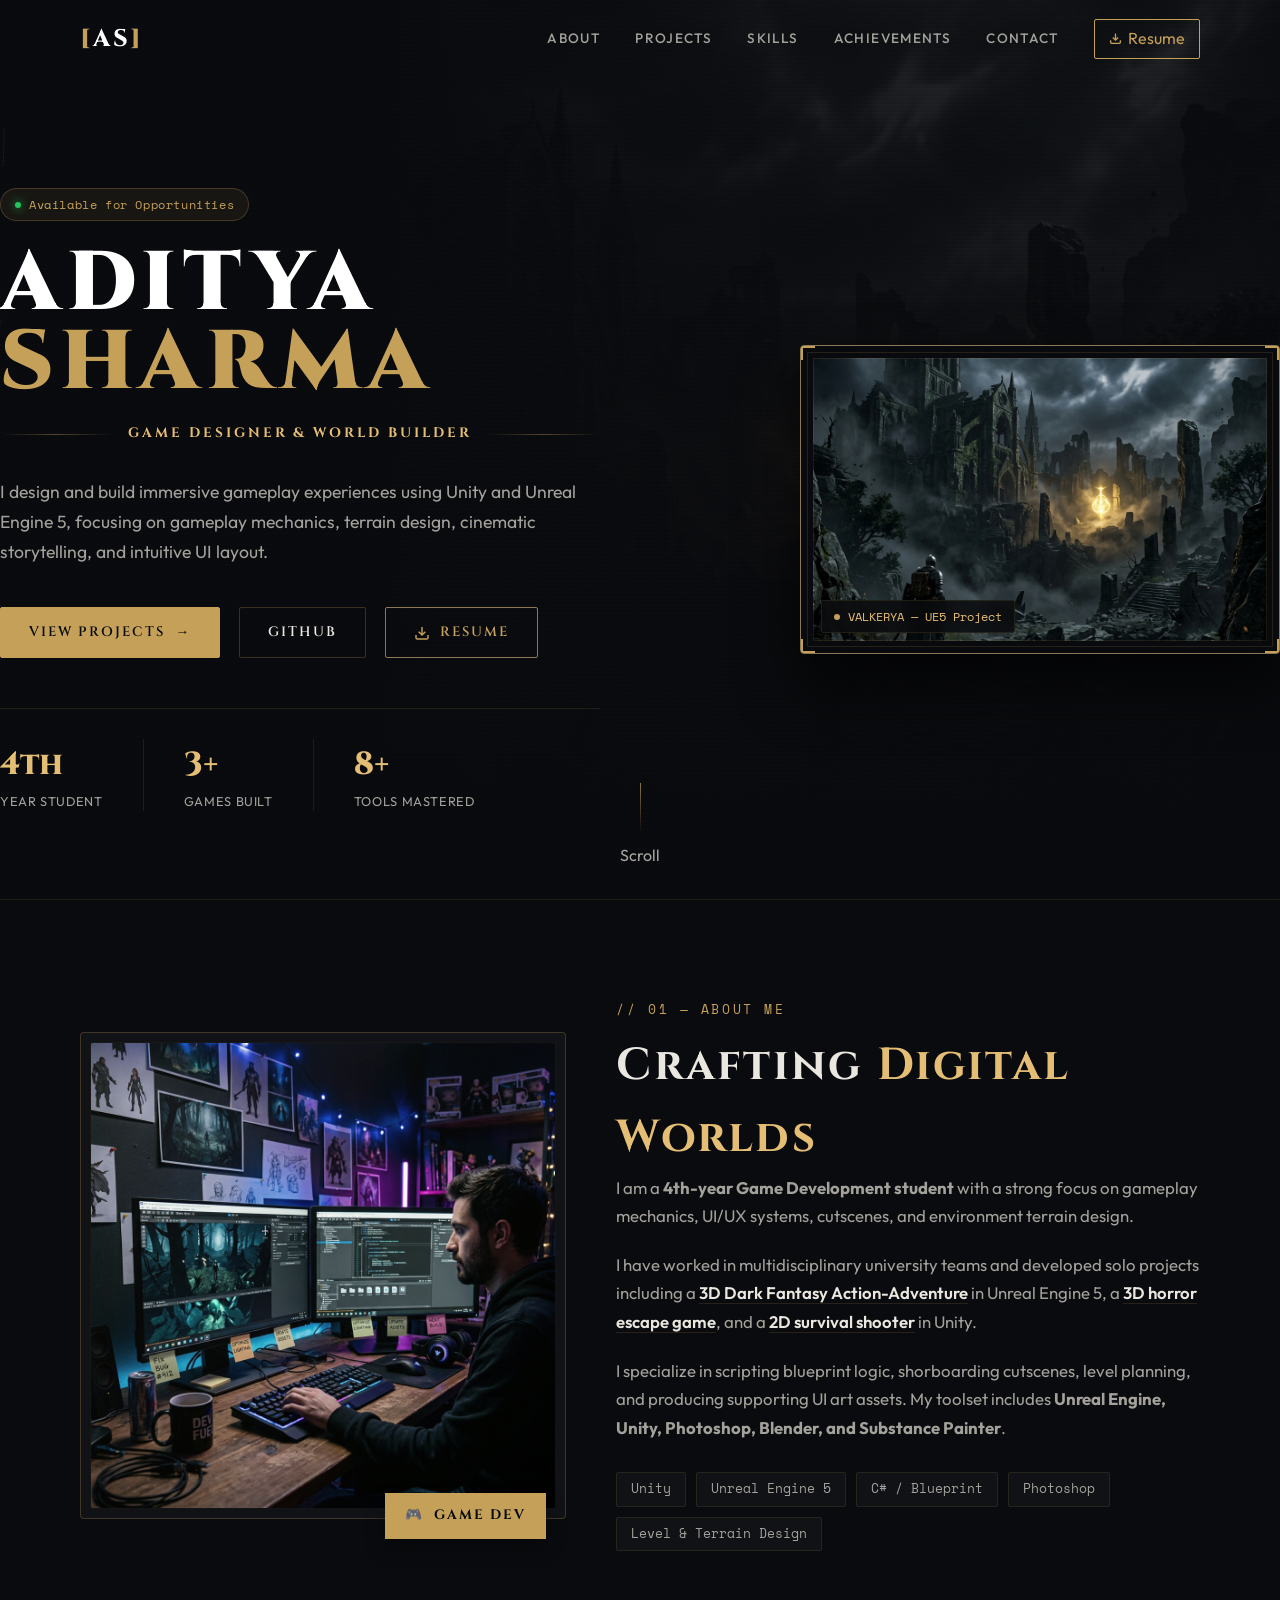
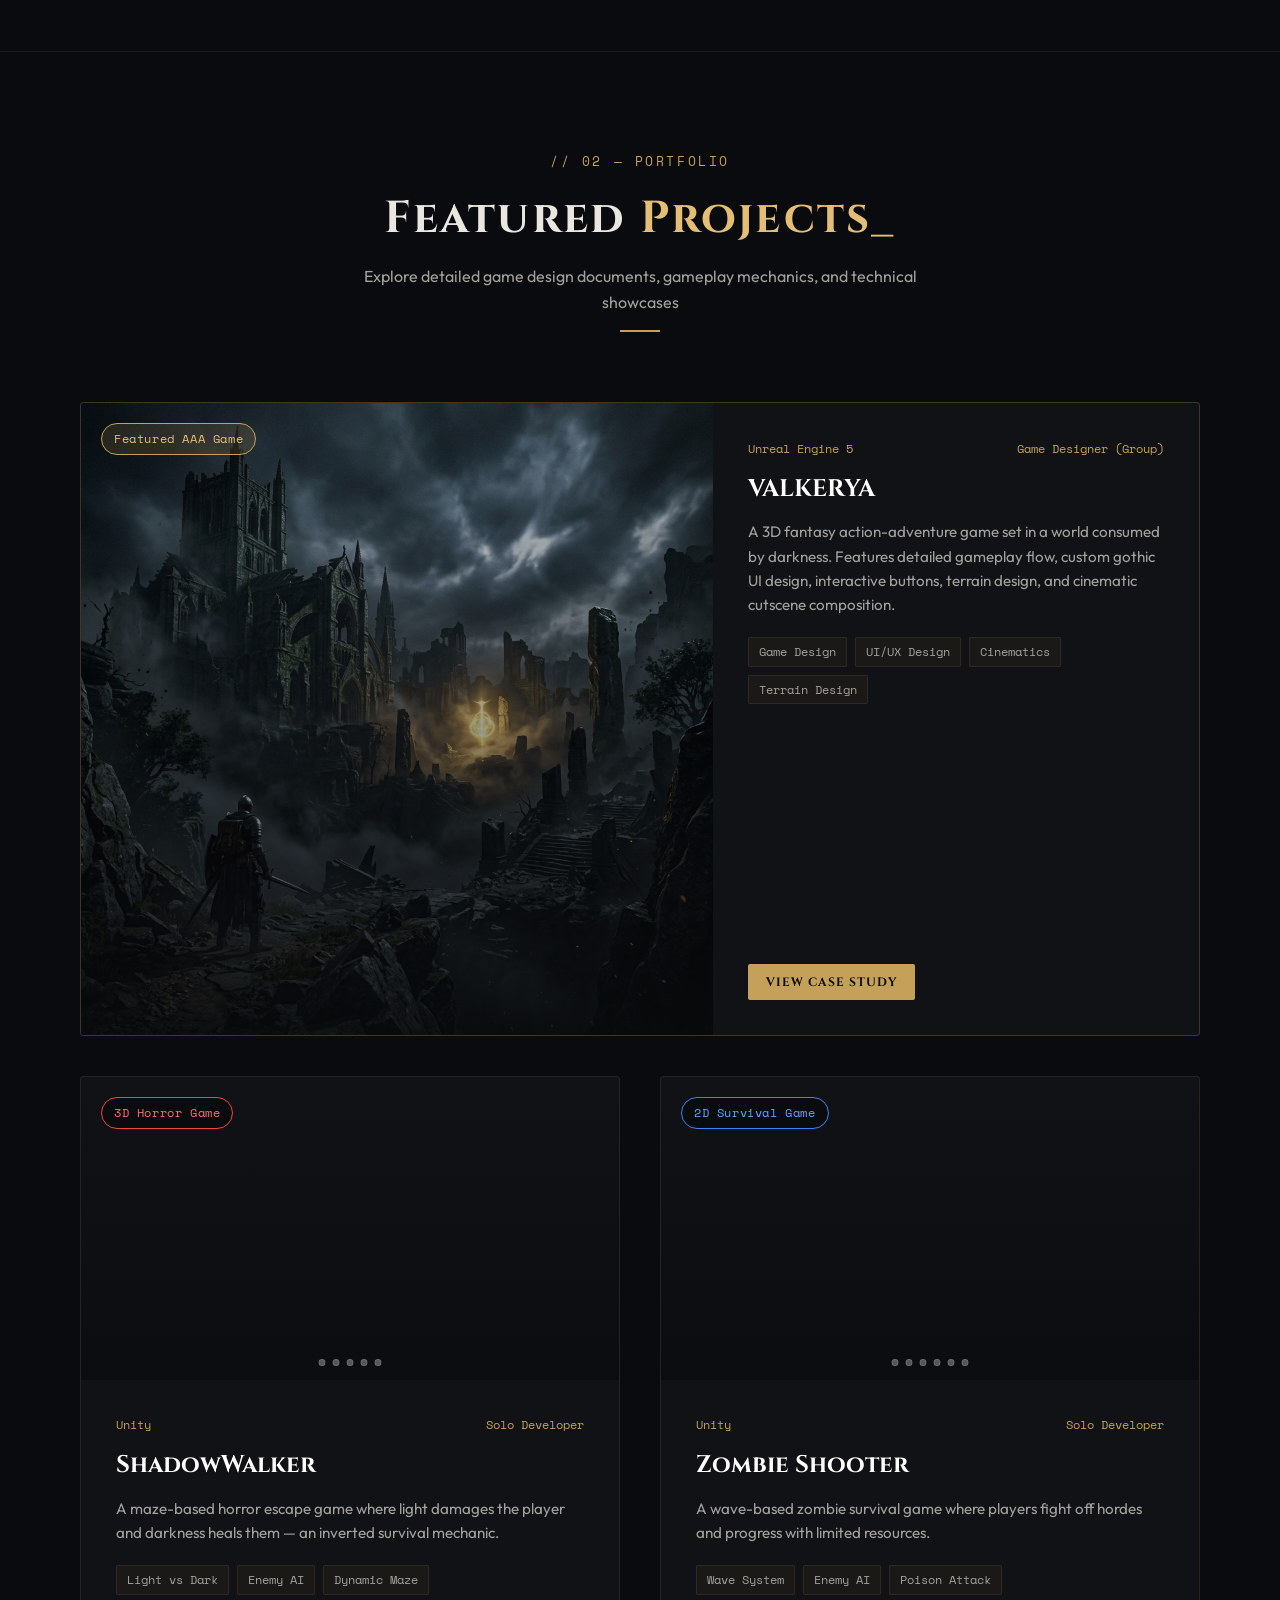
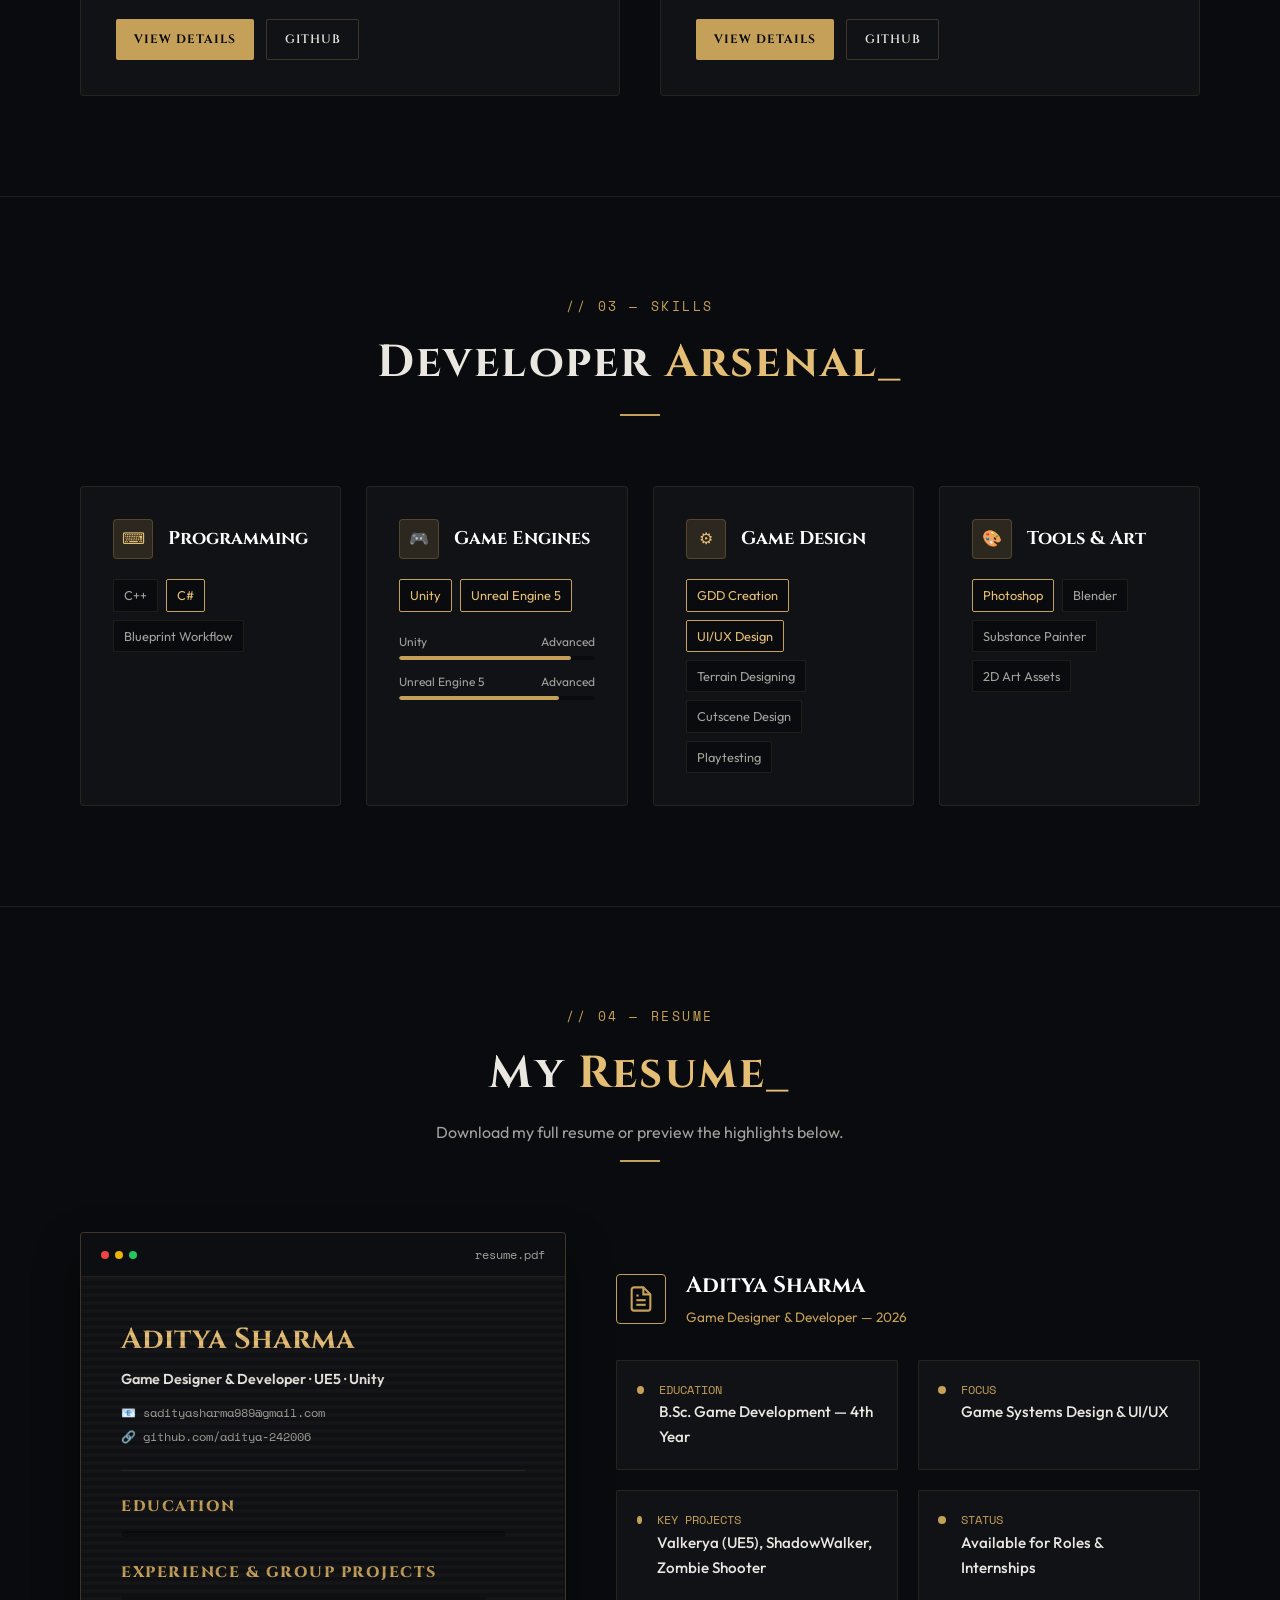
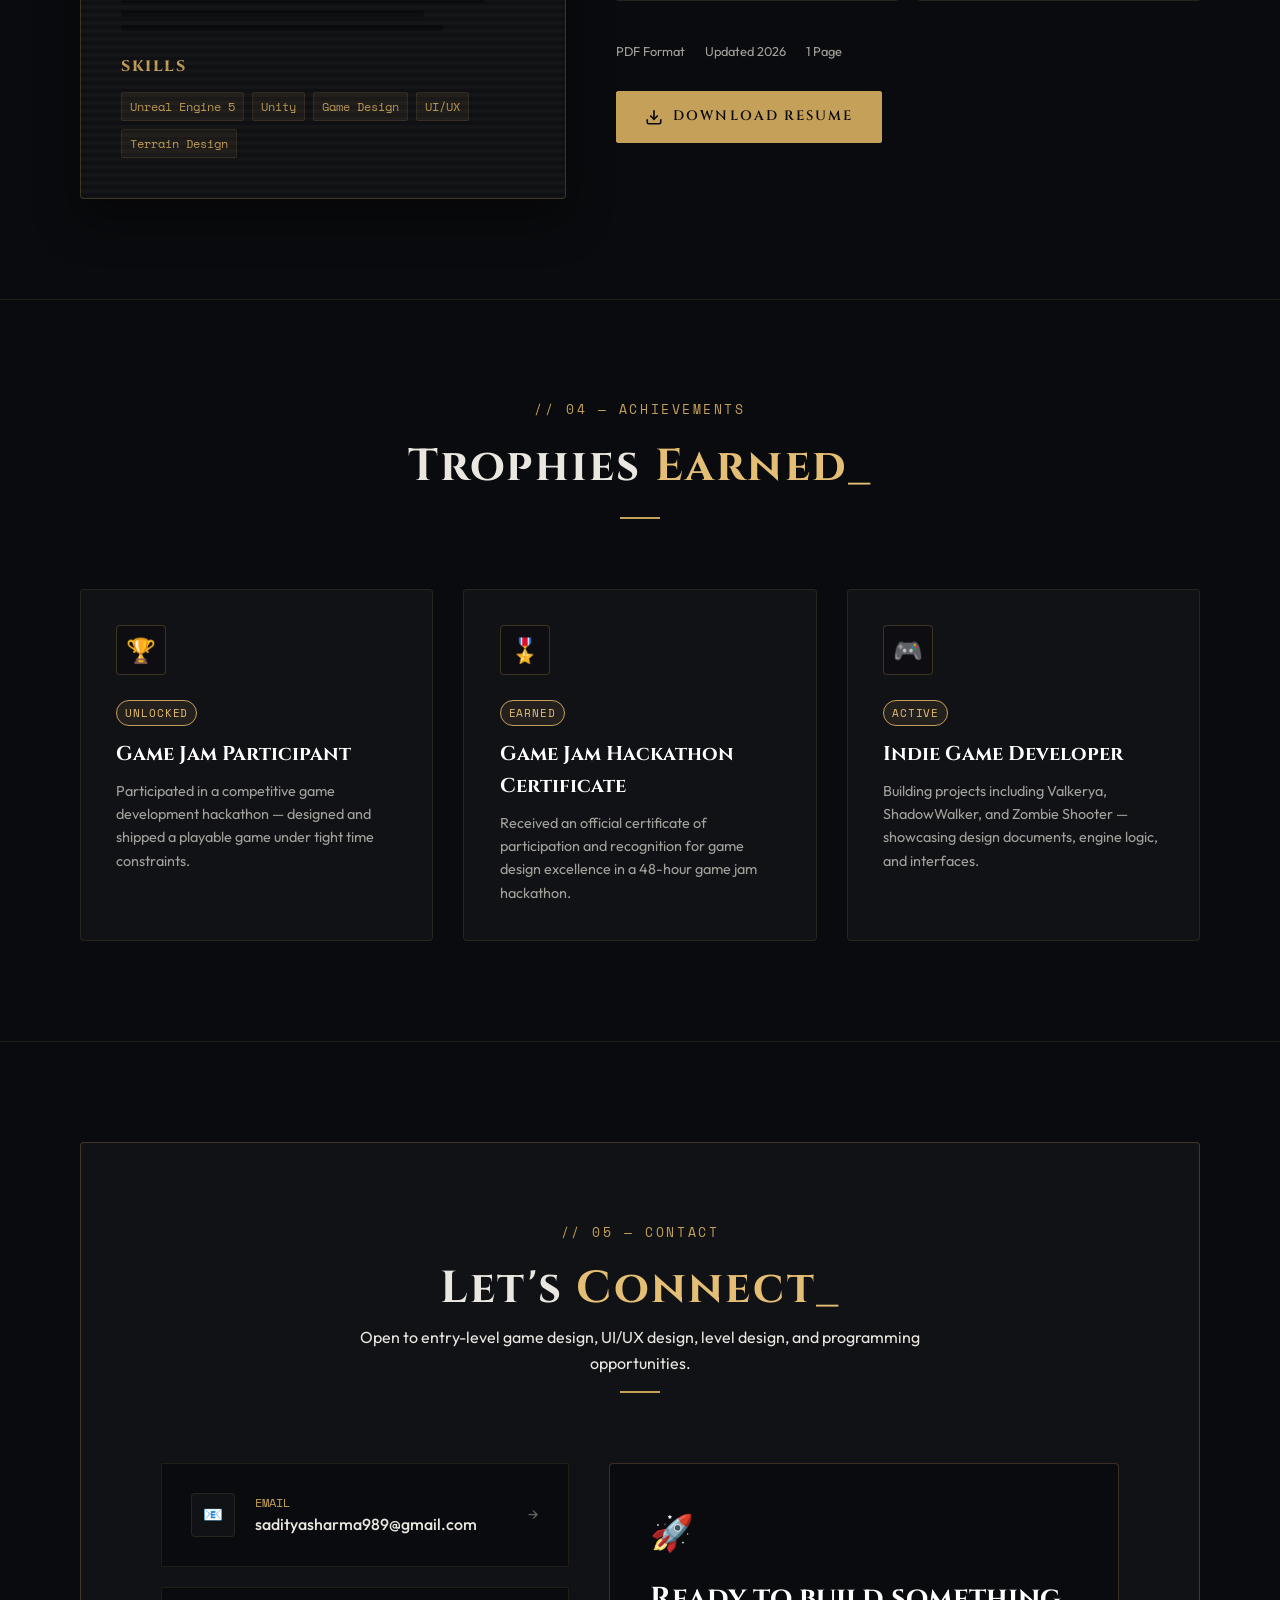
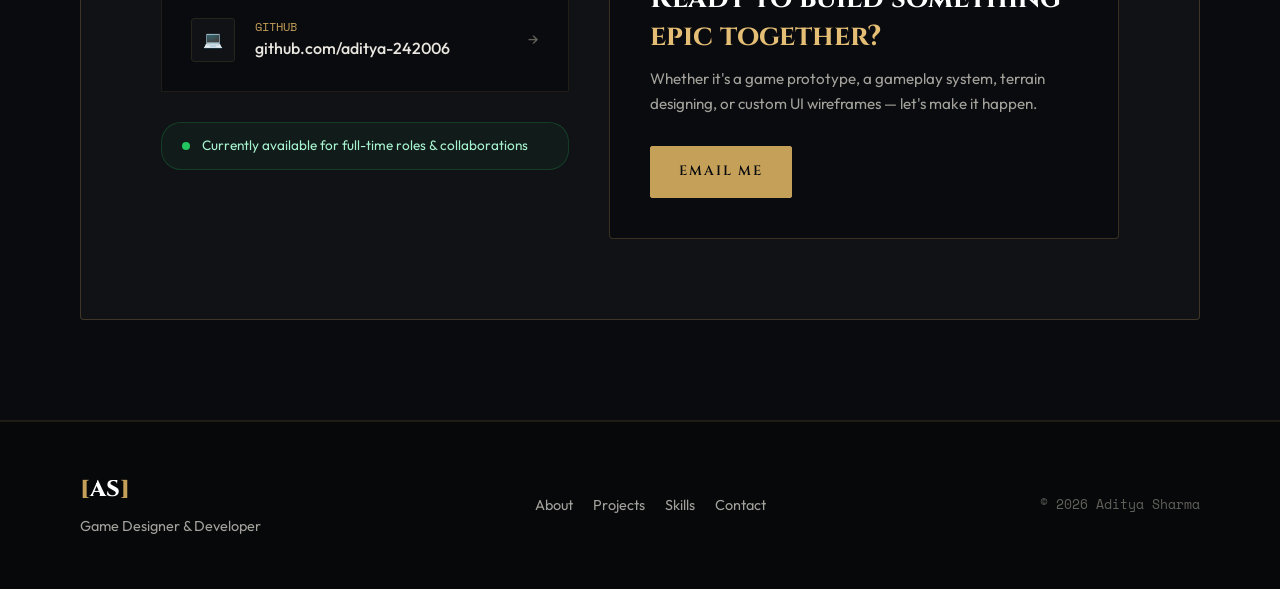
==== commit 15f67464: "Rename assets folder, integrate uploaded resume PDF, and update all file paths" ====
--- a/index.html
+++ b/index.html
@@ -26,7 +26,7 @@
         <a href="#skills" class="nav-link" data-section="skills">Skills</a>
         <a href="#achievements" class="nav-link" data-section="achievements">Achievements</a>
         <a href="#contact" class="nav-link" data-section="contact">Contact</a>
-        <a href="resume.docx" download="Aditya_Sharma_Resume.docx" class="nav-resume-link" id="navResume">
+        <a href="assets/resume.pdf" download="Aditya_Resume.pdf" class="nav-resume-link" id="navResume">
           <svg width="13" height="13" viewBox="0 0 24 24" fill="none" stroke="currentColor" stroke-width="2.5"><path d="M21 15v4a2 2 0 0 1-2 2H5a2 2 0 0 1-2-2v-4"/><polyline points="7 10 12 15 17 10"/><line x1="12" y1="15" x2="12" y2="3"/></svg>
           Resume
         </a>
@@ -41,7 +41,7 @@
       <a href="#skills" class="mobile-link">Skills</a>
       <a href="#achievements" class="mobile-link">Achievements</a>
       <a href="#contact" class="mobile-link">Contact</a>
-      <a href="resume.docx" download="Aditya_Sharma_Resume.docx" class="mobile-link">📄 Resume</a>
+      <a href="assets/resume.pdf" download="Aditya_Resume.pdf" class="mobile-link">📄 Resume</a>
     </div>
   </nav>
 
@@ -49,7 +49,7 @@
   <section id="hero" class="hero-section">
     <!-- Background image -->
     <div class="hero-bg">
-      <img src="valkerya_hero.png" alt="VALKERYA Cinematic Landscape" class="hero-bg-img" />
+      <img src="assets/valkerya_hero.png" alt="VALKERYA Cinematic Landscape" class="hero-bg-img" />
       <canvas id="rainCanvas"></canvas>
       <div class="hero-bg-overlay"></div>
       <div class="hero-scan-lines"></div>
@@ -80,7 +80,7 @@
         <a href="https://github.com/aditya-242006" target="_blank" rel="noopener noreferrer" class="btn btn-ghost" id="heroGithub">
           GitHub
         </a>
-        <a href="resume.docx" download="Aditya_Sharma_Resume.docx" class="btn btn-resume" id="heroResume">
+        <a href="assets/resume.pdf" download="Aditya_Resume.pdf" class="btn btn-resume" id="heroResume">
           <svg width="16" height="16" viewBox="0 0 24 24" fill="none" stroke="currentColor" stroke-width="2.2"><path d="M21 15v4a2 2 0 0 1-2 2H5a2 2 0 0 1-2-2v-4"/><polyline points="7 10 12 15 17 10"/><line x1="12" y1="15" x2="12" y2="3"/></svg>
           Resume
         </a>
@@ -110,7 +110,7 @@
         <div class="hero-img-corner tr"></div>
         <div class="hero-img-corner bl"></div>
         <div class="hero-img-corner br"></div>
-        <img src="valkerya_hero.png" alt="VALKERYA Game Scene" class="hero-game-img" />
+        <img src="assets/valkerya_hero.png" alt="VALKERYA Game Scene" class="hero-game-img" />
         <div class="hero-img-border"></div>
         <div class="hero-img-tag">
           <span class="img-tag-dot"></span>
@@ -133,7 +133,7 @@
         <!-- Left: Image -->
         <div class="about-visual reveal-left">
           <div class="about-img-frame">
-            <img src="about_workspace.png" alt="Game Developer Workspace" class="about-img" />
+            <img src="assets/about_workspace.png" alt="Game Developer Workspace" class="about-img" />
             <div class="about-img-overlay"></div>
             <div class="about-img-badge">
               <span>🎮</span>
@@ -181,7 +181,7 @@
         <!-- Project 1: Featured VALKERYA (Unreal Engine 5) -->
         <div class="project-card featured-card reveal-up" id="card-valkerya" onclick="window.location.href='valkerya.html'">
           <div class="card-img-wrapper">
-            <img src="valkerya_hero.png" alt="VALKERYA Game Scene" class="card-img" />
+            <img src="assets/valkerya_hero.png" alt="VALKERYA Game Scene" class="card-img" />
             <div class="card-img-overlay"></div>
             <div class="card-badge featured-badge">Featured AAA Game</div>
             <div class="card-hover-cta">
@@ -412,7 +412,7 @@
                 <span class="rdoc-dot yellow"></span>
                 <span class="rdoc-dot green"></span>
               </div>
-              <span class="rdoc-filename">resume.docx</span>
+              <span class="rdoc-filename">resume.pdf</span>
             </div>
             <!-- Document body preview -->
             <div class="rdoc-body">
@@ -491,7 +491,7 @@
 
           <div class="resume-file-meta">
             <div class="rfm-item">
-              <span>Word Format (DOCX)</span>
+              <span>PDF Format</span>
             </div>
             <div class="rfm-item">
               <span>Updated 2026</span>
@@ -502,7 +502,7 @@
           </div>
 
           <div class="resume-actions">
-            <a href="resume.docx" download="Aditya_Sharma_Resume.docx" class="btn btn-primary resume-dl-btn" id="resumeDownload">
+            <a href="assets/resume.pdf" download="Aditya_Resume.pdf" class="btn btn-primary resume-dl-btn" id="resumeDownload">
               <svg width="18" height="18" viewBox="0 0 24 24" fill="none" stroke="currentColor" stroke-width="2.2"><path d="M21 15v4a2 2 0 0 1-2 2H5a2 2 0 0 1-2-2v-4"/><polyline points="7 10 12 15 17 10"/><line x1="12" y1="15" x2="12" y2="3"/></svg>
               <span>Download Resume</span>
             </a>
--- a/style.css
+++ b/style.css
@@ -1666,8 +1666,8 @@
   position: relative;
 }
 
-.shadowwalker-bg { background-image: url('shadowwalker_hero.png'); }
-.zombie-bg { background-image: url('forest_environment.png'); } /* fallback path */
+.shadowwalker-bg { background-image: url('assets/shadowwalker_hero.png'); }
+.zombie-bg { background-image: url('assets/forest_environment.png'); } /* fallback path */
 
 .modal-tech-stack {
   display: flex;
@@ -2303,11 +2303,11 @@
 }
 
 /* Each slide is offset by 3s (15s / 5 slides) */
-.sw-slide-0 { background-image: url('sw_default.png'); animation-delay: 0s; }
-.sw-slide-1 { background-image: url('sw_slide1.png'); animation-delay: 3s; }
-.sw-slide-2 { background-image: url('sw_slide2.png'); animation-delay: 6s; }
-.sw-slide-3 { background-image: url('sw_slide3.png'); animation-delay: 9s; }
-.sw-slide-4 { background-image: url('sw_slide4.png'); animation-delay: 12s; }
+.sw-slide-0 { background-image: url('assets/sw_default.png'); animation-delay: 0s; }
+.sw-slide-1 { background-image: url('assets/sw_slide1.png'); animation-delay: 3s; }
+.sw-slide-2 { background-image: url('assets/sw_slide2.png'); animation-delay: 6s; }
+.sw-slide-3 { background-image: url('assets/sw_slide3.png'); animation-delay: 9s; }
+.sw-slide-4 { background-image: url('assets/sw_slide4.png'); animation-delay: 12s; }
 
 @keyframes swCardFade {
   0%    { opacity: 0; transform: scale(1); }
@@ -2369,12 +2369,12 @@
 }
 
 /* Each slide is offset by 3s (18s / 6 slides) */
-.zs-slide-0 { background-image: url('urban_arena.png'); animation-delay: 0s; }
-.zs-slide-1 { background-image: url('sova_slide1.png'); animation-delay: 3s; }
-.zs-slide-2 { background-image: url('sova_slide2.png'); animation-delay: 6s; }
-.zs-slide-3 { background-image: url('sova_slide3.png'); animation-delay: 9s; }
-.zs-slide-4 { background-image: url('sova_slide4.png'); animation-delay: 12s; }
-.zs-slide-5 { background-image: url('sova_slide5.png'); animation-delay: 15s; }
+.zs-slide-0 { background-image: url('assets/urban_arena.png'); animation-delay: 0s; }
+.zs-slide-1 { background-image: url('assets/sova_slide1.png'); animation-delay: 3s; }
+.zs-slide-2 { background-image: url('assets/sova_slide2.png'); animation-delay: 6s; }
+.zs-slide-3 { background-image: url('assets/sova_slide3.png'); animation-delay: 9s; }
+.zs-slide-4 { background-image: url('assets/sova_slide4.png'); animation-delay: 12s; }
+.zs-slide-5 { background-image: url('assets/sova_slide5.png'); animation-delay: 15s; }
 
 @keyframes zsCardFade {
   0%      { opacity: 0; transform: scale(1); }
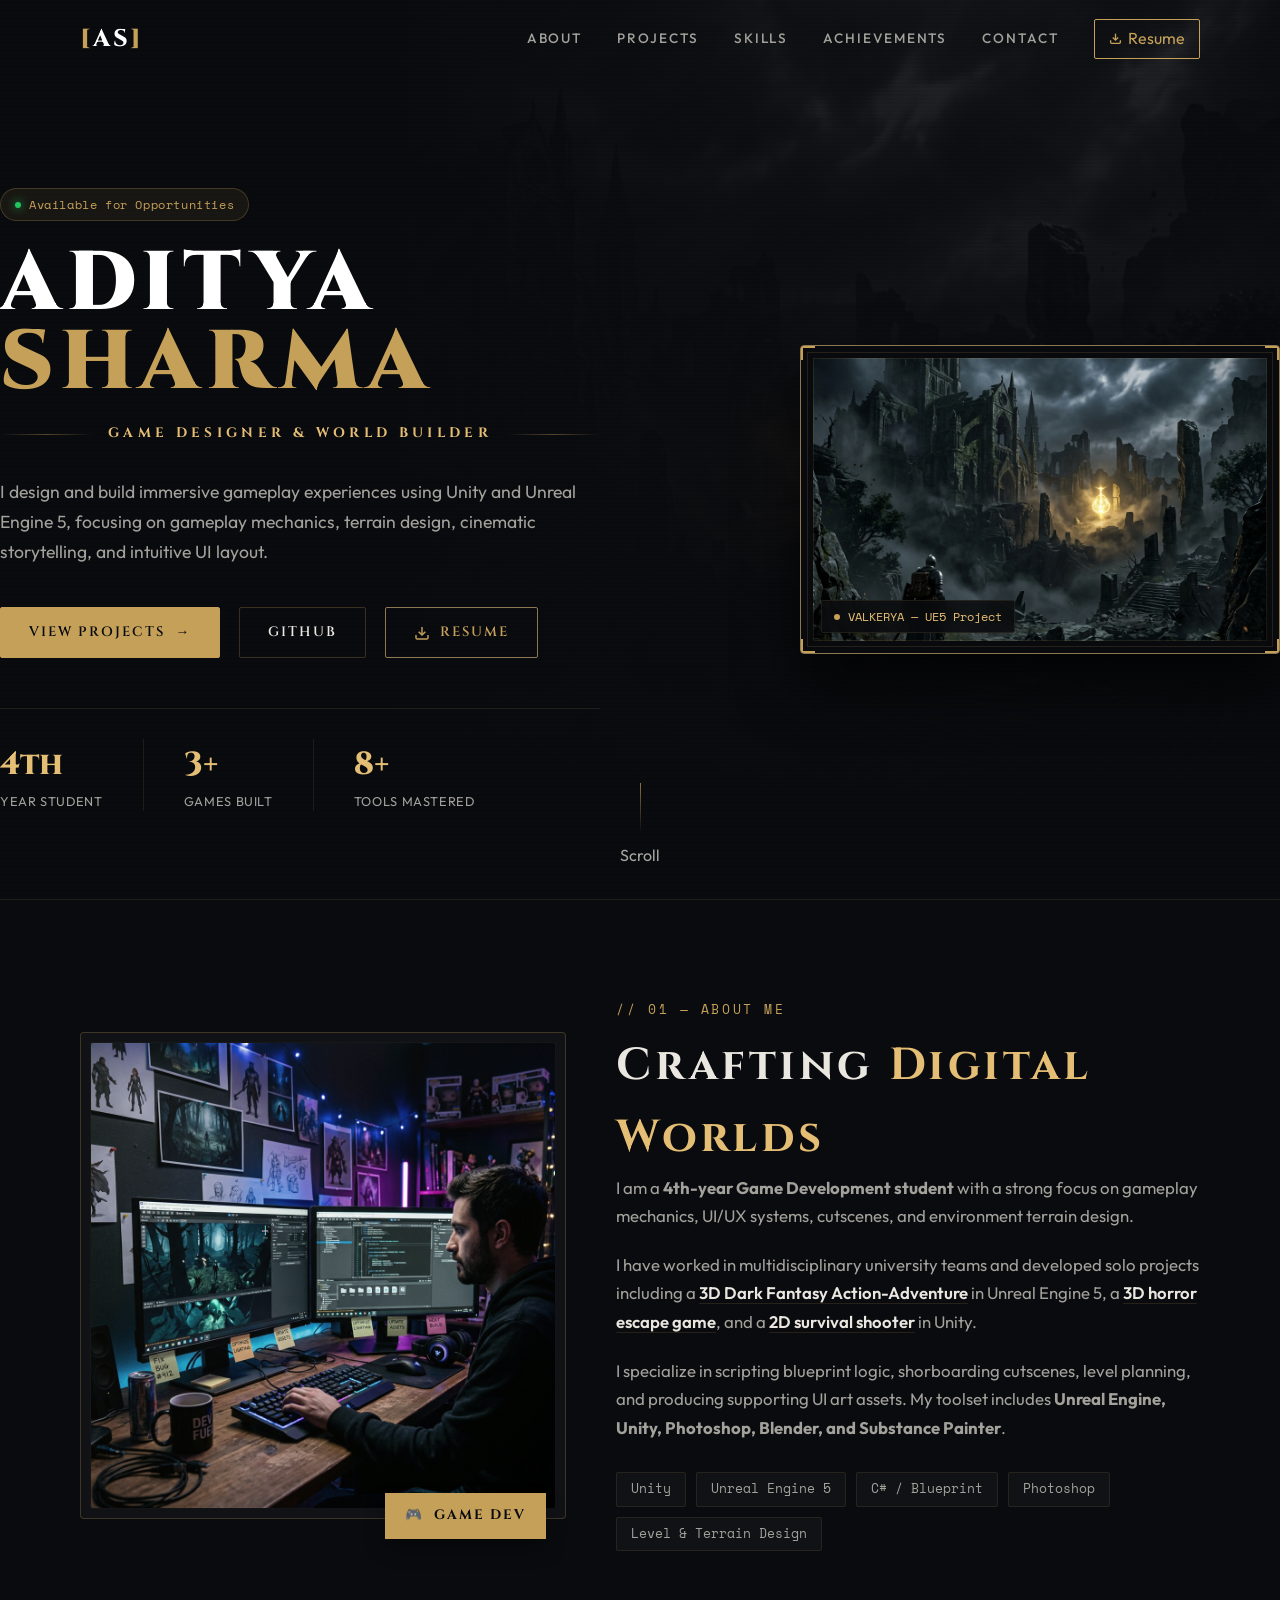
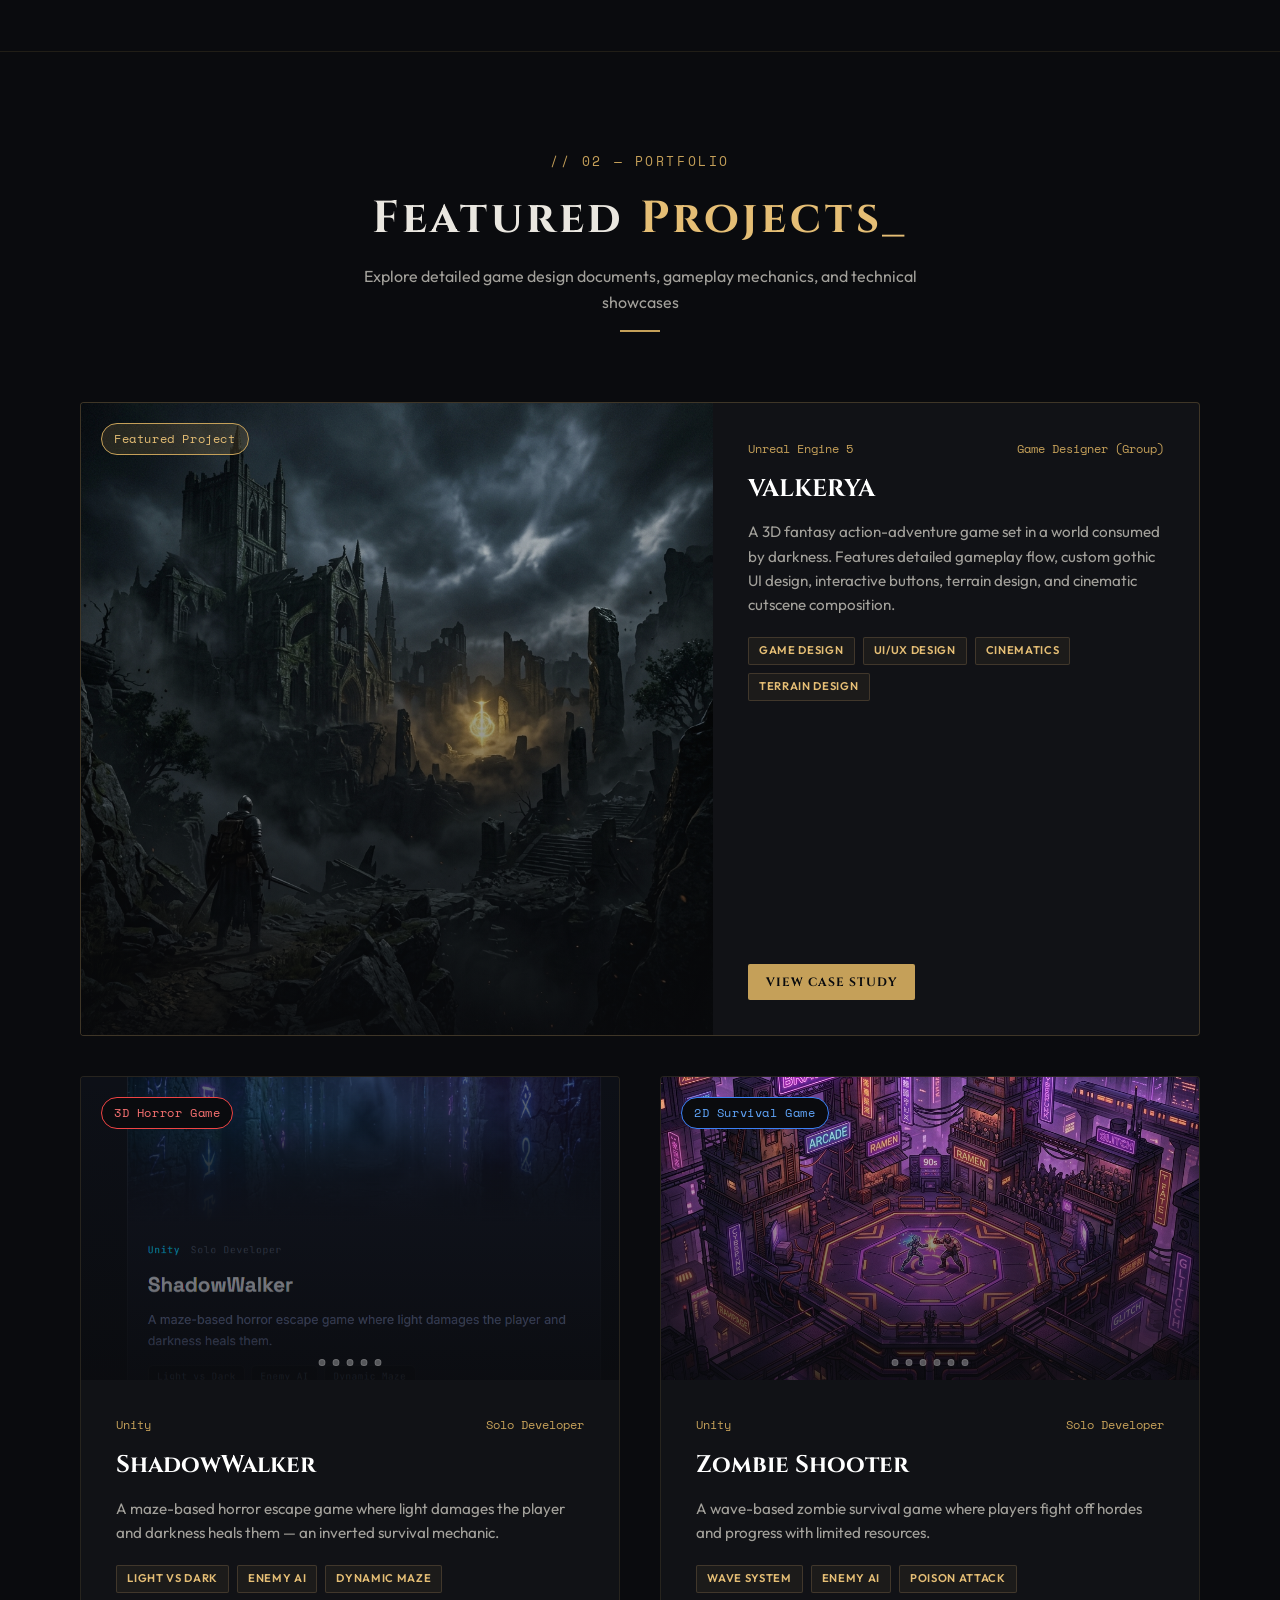
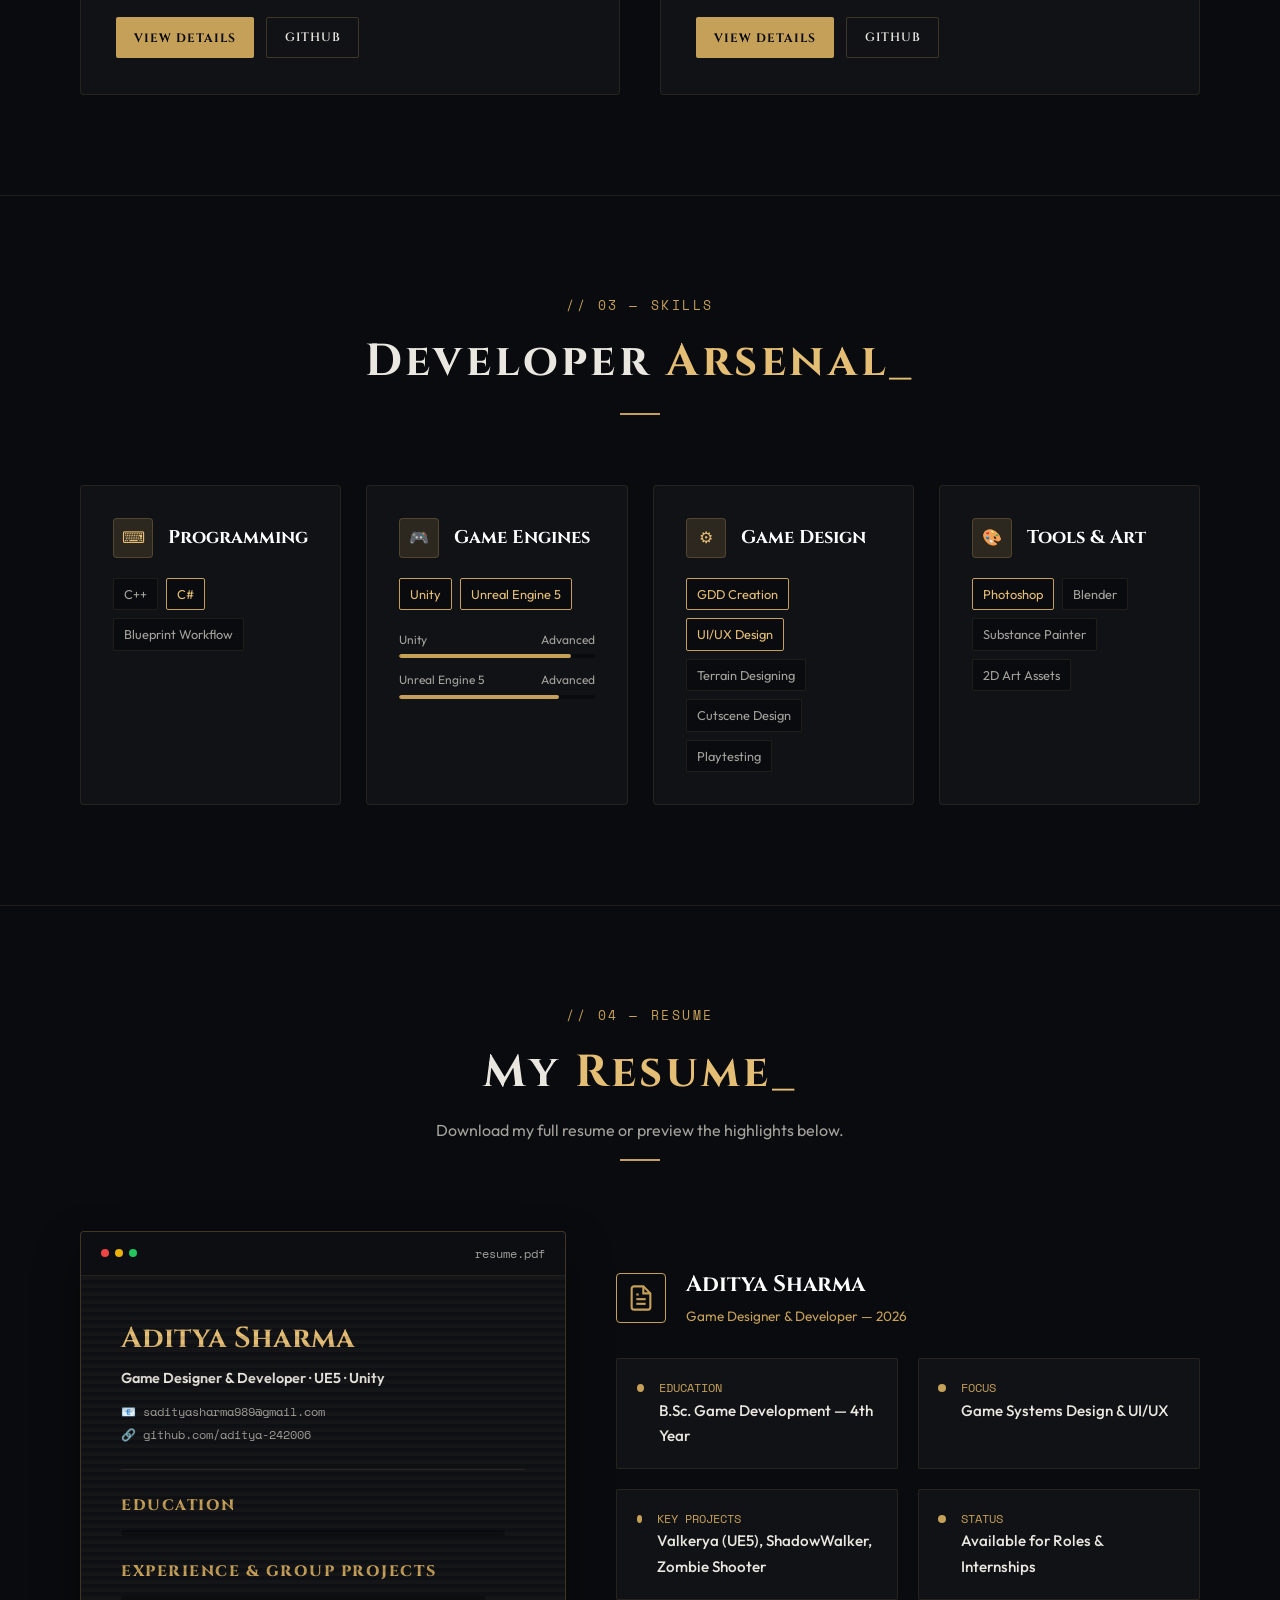
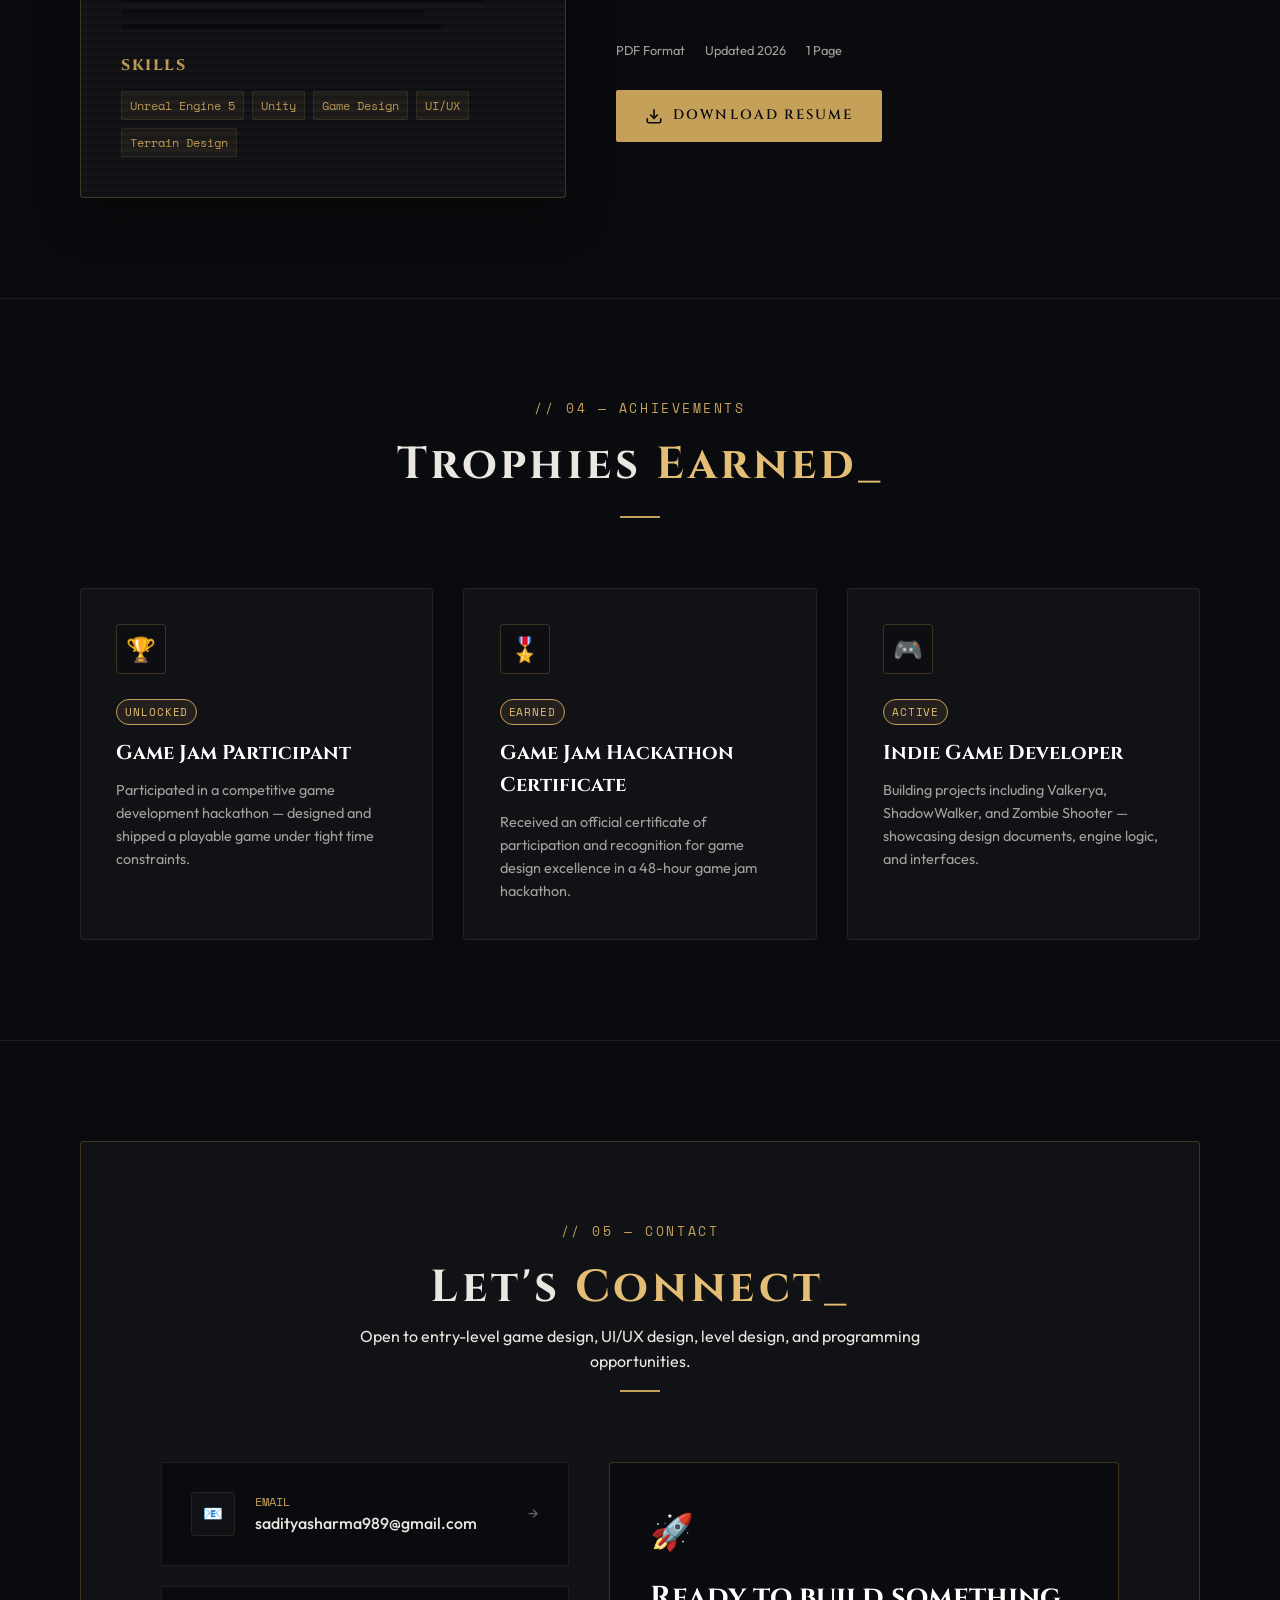
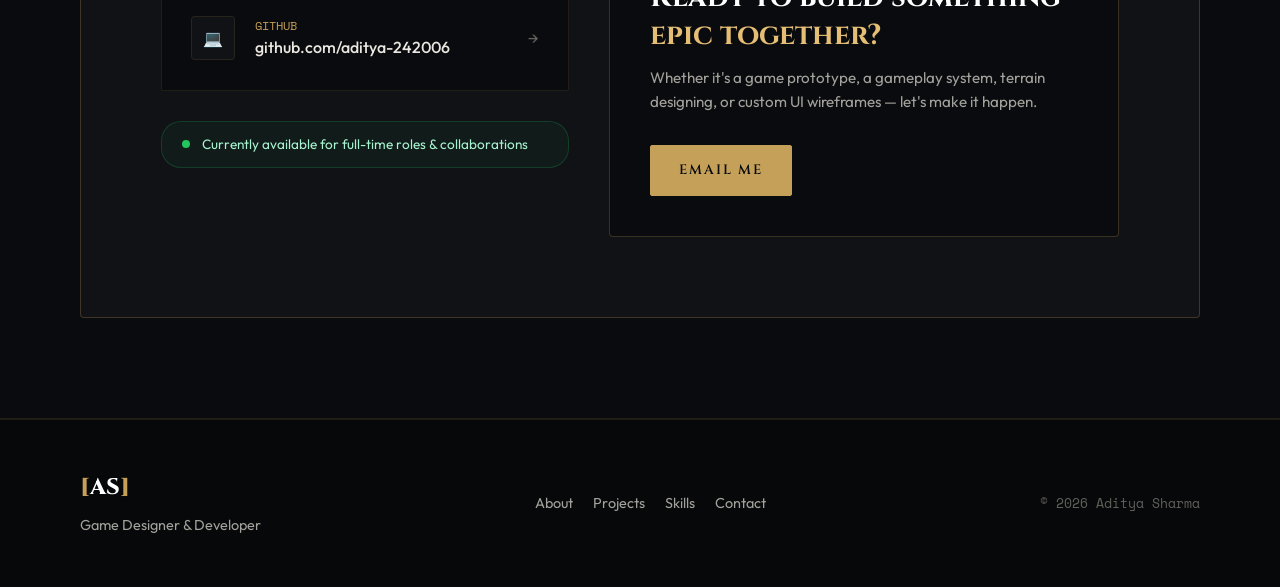
==== commit 4f7c781f: "Enhance typography letter-spacing, add button hover gold glows, replace AAA tag, and set fallback ba" ====
--- a/index.html
+++ b/index.html
@@ -183,7 +183,7 @@
           <div class="card-img-wrapper">
             <img src="assets/valkerya_hero.png" alt="VALKERYA Game Scene" class="card-img" />
             <div class="card-img-overlay"></div>
-            <div class="card-badge featured-badge">Featured AAA Game</div>
+            <div class="card-badge featured-badge">Featured Project</div>
             <div class="card-hover-cta">
               <span>Explore Case Study →</span>
             </div>
--- a/style.css
+++ b/style.css
@@ -138,7 +138,7 @@
   font-family: var(--font-display);
   font-size: clamp(2rem, 3.5vw, 2.8rem);
   font-weight: 700;
-  letter-spacing: 0.05em;
+  letter-spacing: 0.08em;
   color: var(--text-primary);
 }
 
@@ -218,7 +218,7 @@
 .nav-link {
   font-size: 0.85rem;
   font-weight: 500;
-  letter-spacing: 0.1em;
+  letter-spacing: 0.14em;
   text-transform: uppercase;
   color: var(--text-secondary);
   position: relative;
@@ -335,7 +335,8 @@
 .btn-primary:hover {
   background: var(--accent-gold-bright);
   border-color: var(--accent-gold-bright);
-  box-shadow: 0 5px 15px rgba(197, 160, 89, 0.2);
+  box-shadow: 0 0 20px rgba(229, 190, 117, 0.45);
+  transform: translateY(-2px);
 }
 
 .btn-ghost {
@@ -344,9 +345,11 @@
 }
 
 .btn-ghost:hover {
-  border-color: var(--accent-gold);
+  border-color: var(--accent-gold-bright);
   color: var(--accent-gold-bright);
-  background: rgba(197, 160, 89, 0.05);
+  background: rgba(229, 190, 117, 0.05);
+  box-shadow: 0 0 15px rgba(229, 190, 117, 0.2);
+  transform: translateY(-2px);
 }
 
 .btn-resume {
@@ -356,8 +359,11 @@
 }
 
 .btn-resume:hover {
-  border-color: var(--accent-gold);
-  background: var(--accent-gold-dim);
+  border-color: var(--accent-gold-bright);
+  color: var(--bg-primary);
+  background: var(--accent-gold-bright);
+  box-shadow: 0 0 20px rgba(229, 190, 117, 0.45);
+  transform: translateY(-2px);
 }
 
 /* ===== HERO SECTION ===== */
@@ -852,11 +858,14 @@
 }
 
 .card-tags span {
-  font-family: var(--font-mono);
-  font-size: 0.75rem;
-  background: rgba(197, 160, 89, 0.05);
-  border: 1px solid var(--border-subtle);
-  color: var(--text-secondary);
+  font-family: var(--font-body);
+  font-size: 0.7rem;
+  font-weight: 600;
+  letter-spacing: 0.06em;
+  text-transform: uppercase;
+  background: rgba(229, 190, 117, 0.05);
+  border: 1px solid rgba(229, 190, 117, 0.18);
+  color: var(--accent-gold-bright);
   padding: 4px 10px;
   border-radius: 2px;
 }
@@ -2290,6 +2299,9 @@
   inset: 0;
   width: 100%;
   height: 100%;
+  background-image: url('assets/sw_default.png');
+  background-size: cover;
+  background-position: center;
 }
 
 .sw-slide {
@@ -2356,6 +2368,9 @@
   inset: 0;
   width: 100%;
   height: 100%;
+  background-image: url('assets/urban_arena.png');
+  background-size: cover;
+  background-position: center;
 }
 
 .zs-slide {
@@ -2518,7 +2533,7 @@
   font-family: var(--font-display) !important;
   font-size: 0.85rem !important;
   font-weight: 700;
-  letter-spacing: 0.22em !important;
+  letter-spacing: 0.32em !important;
   color: var(--accent-gold-bright) !important;
   text-transform: uppercase;
   white-space: nowrap;
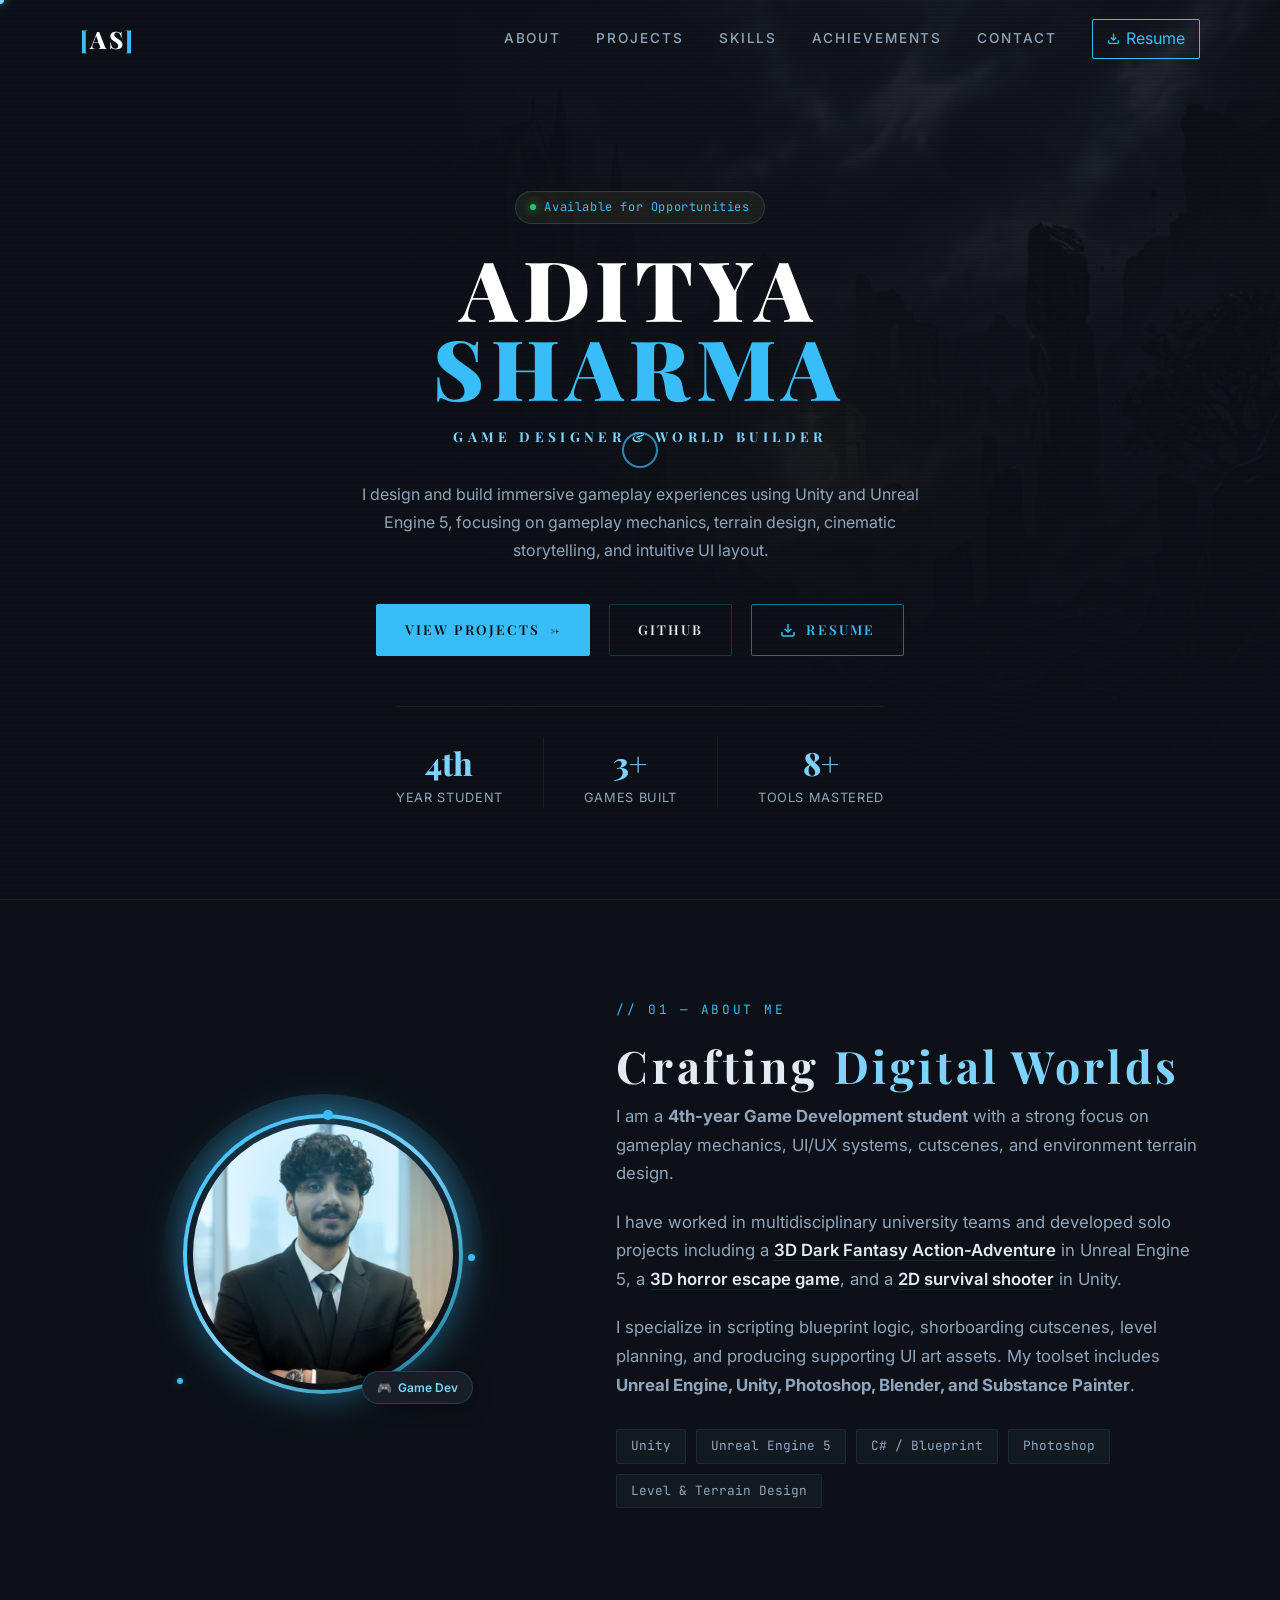
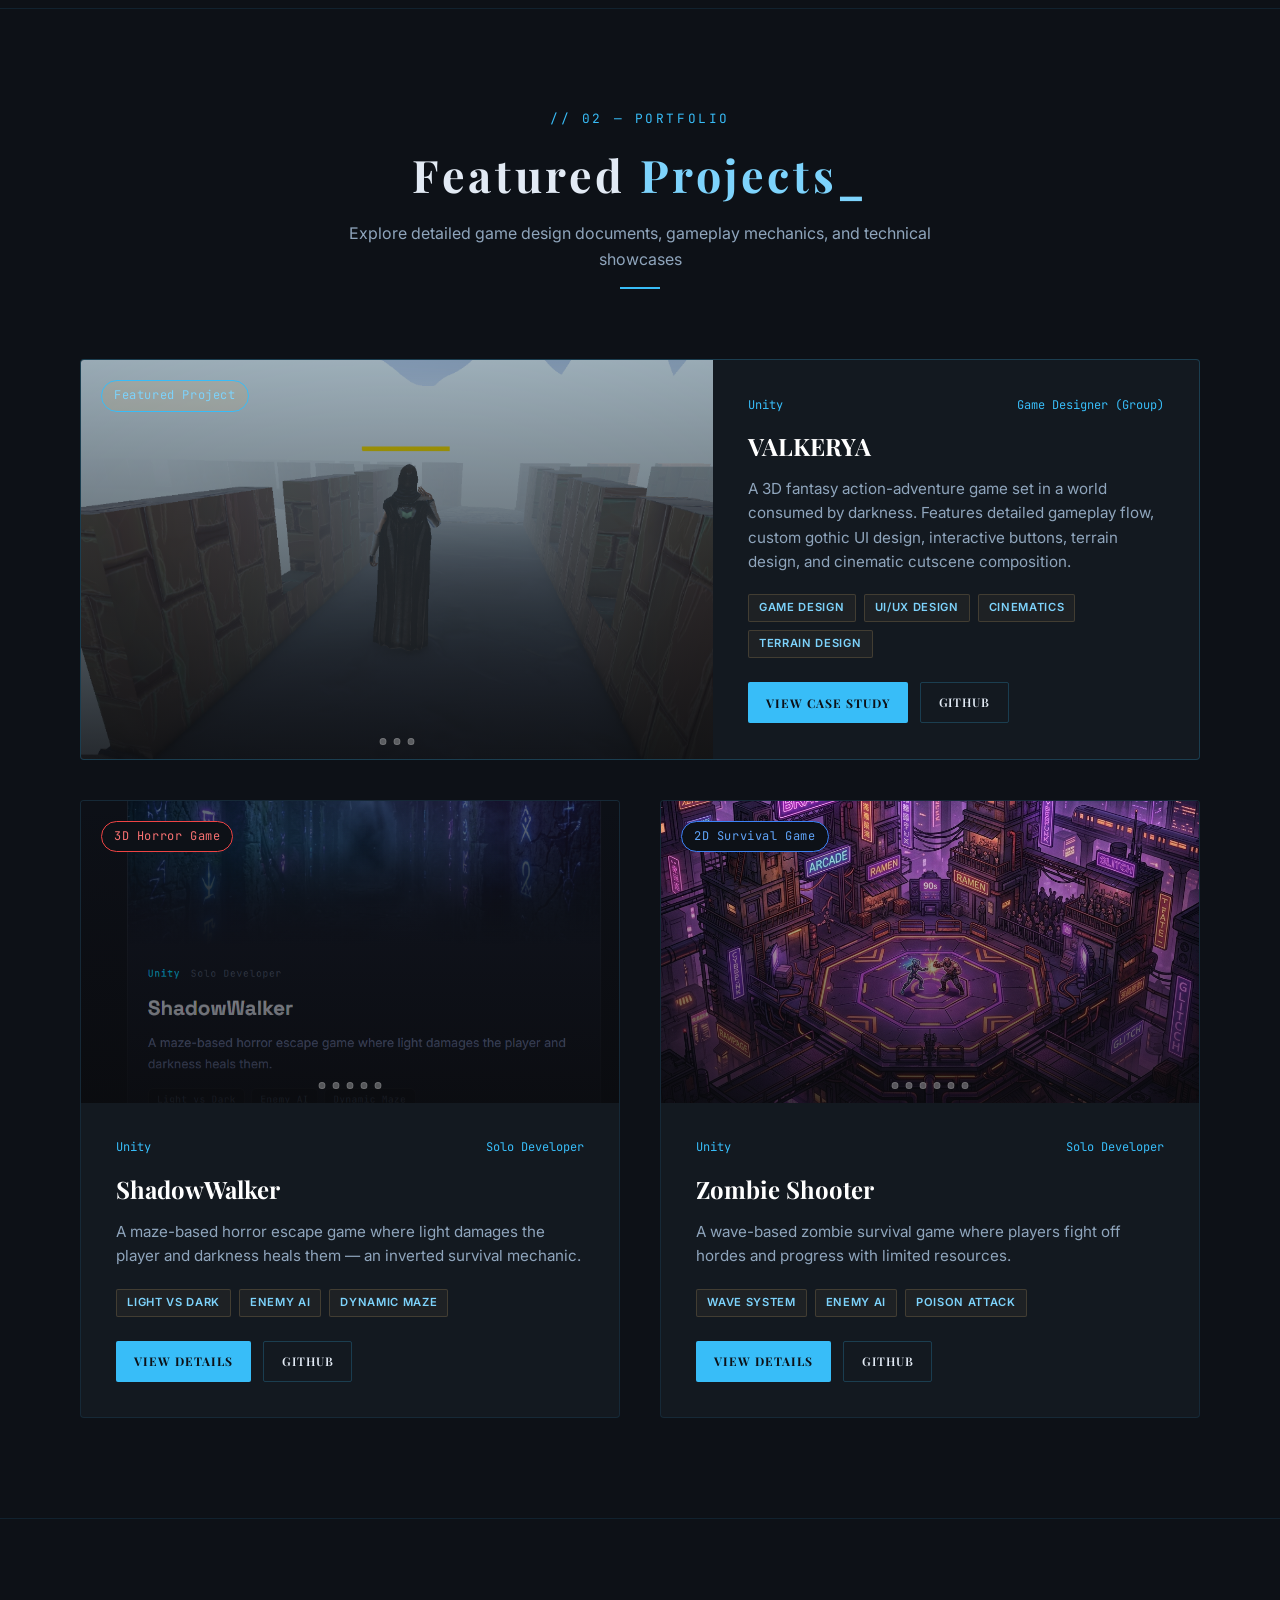
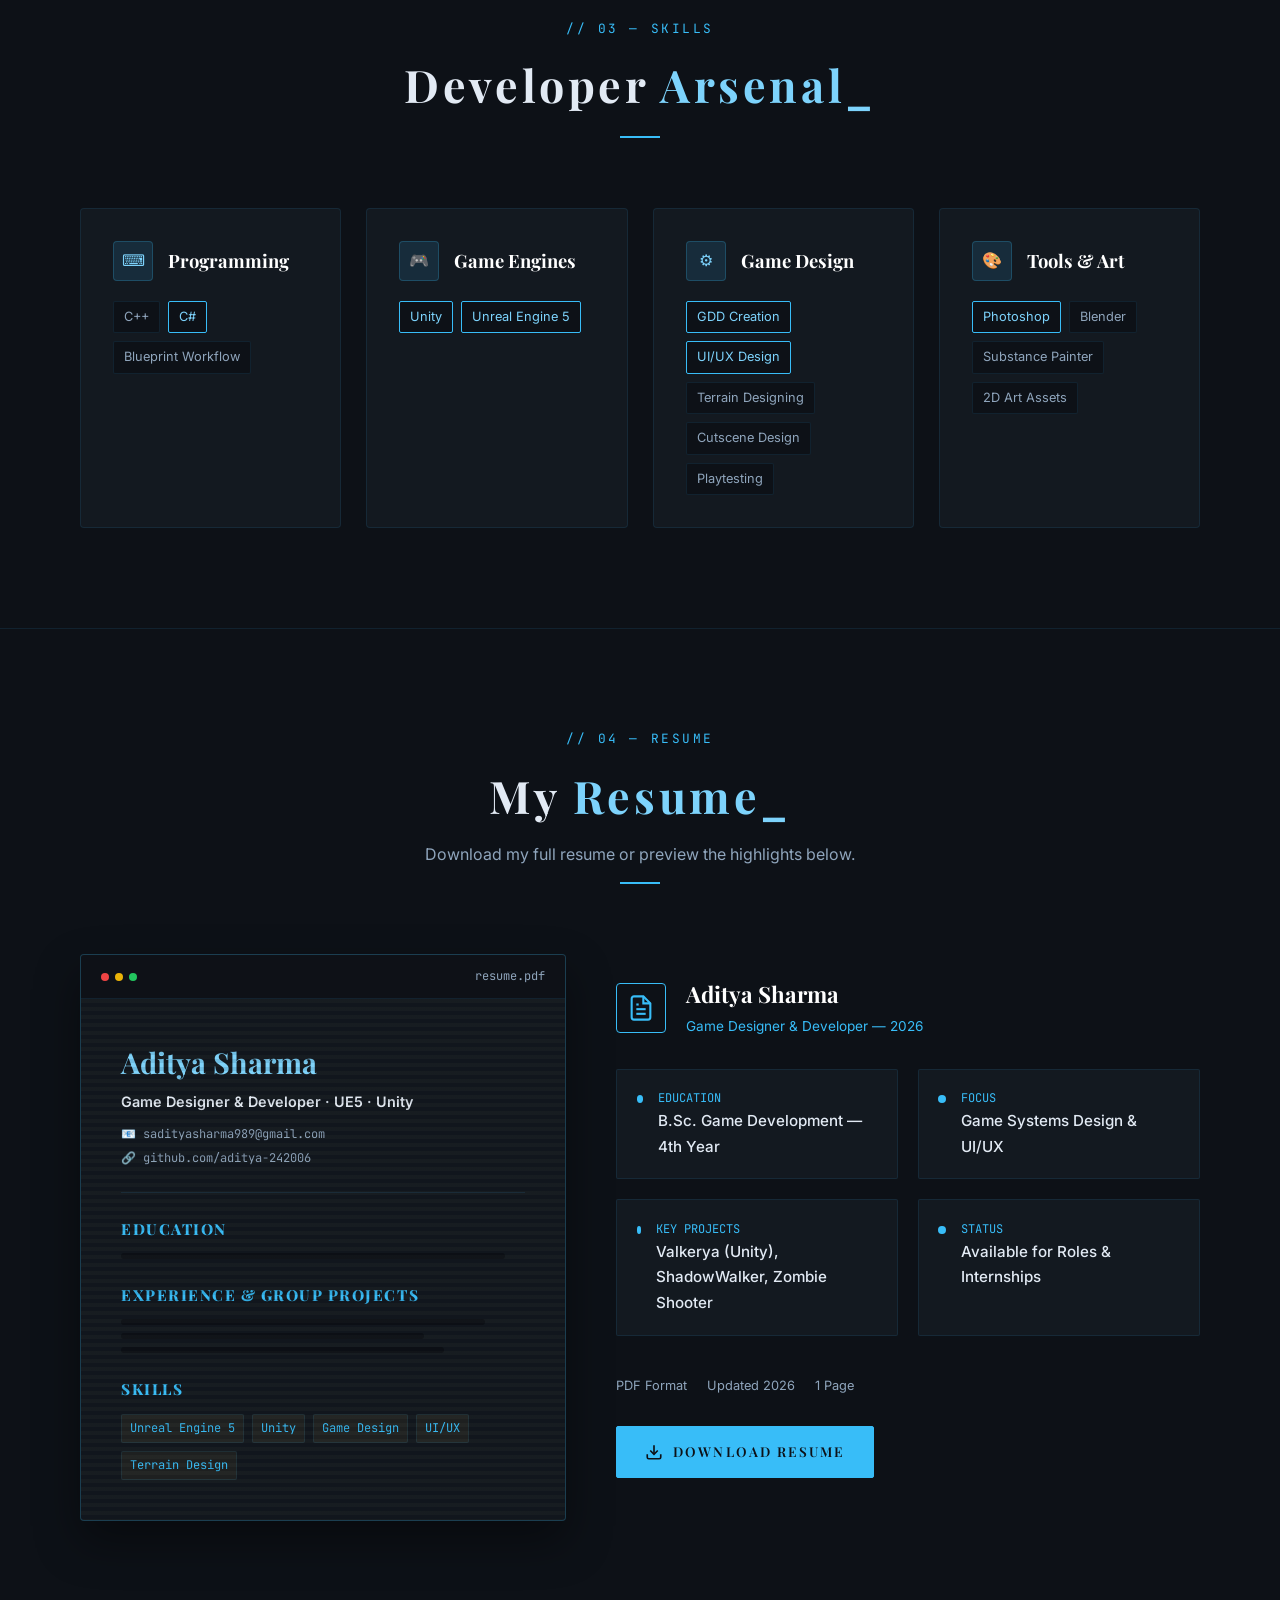
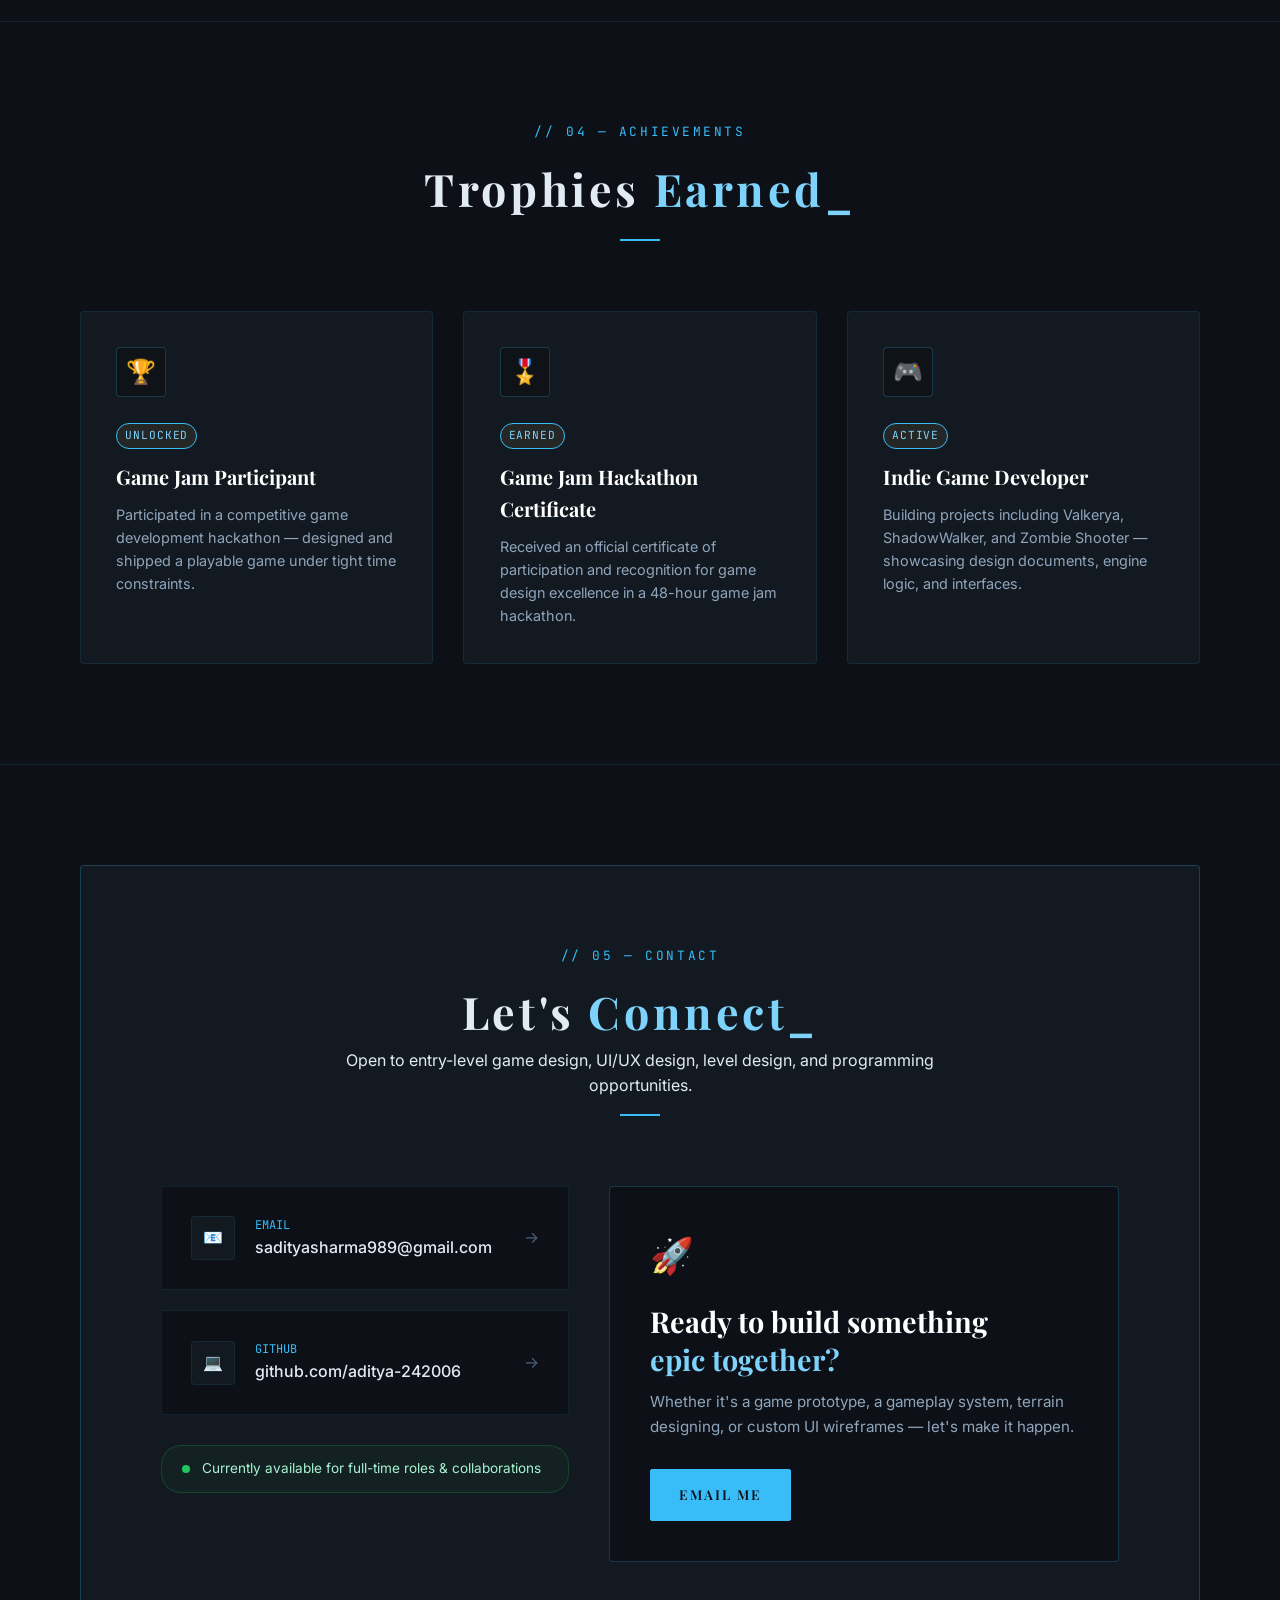
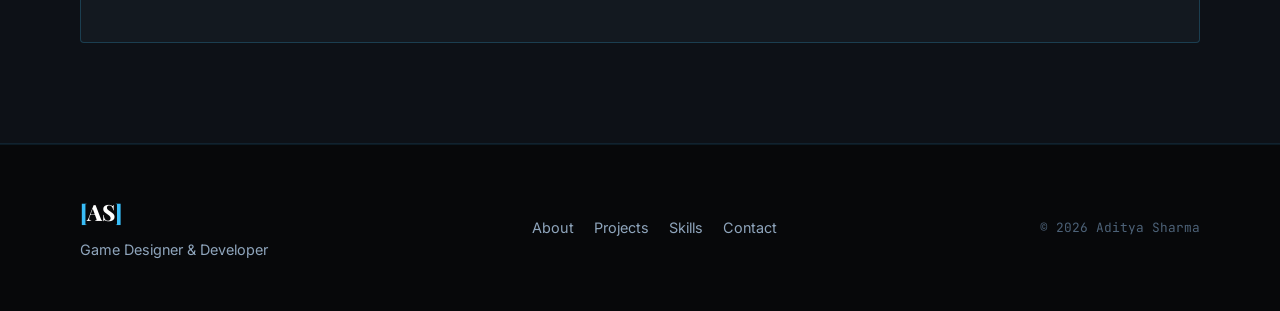
==== commit 949de3f5: "Update color theme, add real pfp, add custom cursor, adjust layouts, and add Valkerya slideshow" ====
--- a/index.html
+++ b/index.html
@@ -55,14 +55,15 @@
       <div class="hero-scan-lines"></div>
     </div>
 
-    <!-- Left content -->
-    <div class="hero-content">
+    <!-- Centered content -->
+    <div class="hero-content hero-content--centered">
+
       <div class="hero-tag reveal-up">
         <span class="tag-dot"></span>
         <span>Available for Opportunities</span>
       </div>
       <h1 class="hero-name reveal-up">
-        Aditya<br /><span class="name-accent">Sharma</span>
+        Aditya <span class="name-accent">Sharma</span>
       </h1>
       <div class="hero-role reveal-up">
         <span class="role-divider"></span>
@@ -103,42 +104,29 @@
       </div>
     </div>
 
-    <!-- Right side: Featured Project Visual -->
-    <div class="hero-visual reveal-right">
-      <a class="hero-img-wrapper" href="valkerya.html" title="Explore Valkerya Case Study" style="display:block;">
-        <div class="hero-img-corner tl"></div>
-        <div class="hero-img-corner tr"></div>
-        <div class="hero-img-corner bl"></div>
-        <div class="hero-img-corner br"></div>
-        <img src="assets/valkerya_hero.png" alt="VALKERYA Game Scene" class="hero-game-img" />
-        <div class="hero-img-border"></div>
-        <div class="hero-img-tag">
-          <span class="img-tag-dot"></span>
-          <span>VALKERYA — UE5 Project</span>
-        </div>
-      </a>
-    </div>
-
-    <!-- Scroll indicator -->
-    <div class="hero-scroll">
-      <div class="scroll-line"></div>
-      <span>Scroll</span>
-    </div>
+
   </section>
 
   <!-- ===== ABOUT SECTION ===== -->
   <section id="about" class="section about-section">
     <div class="container">
       <div class="about-grid">
-        <!-- Left: Image -->
+        <!-- Left: Profile Photo -->
         <div class="about-visual reveal-left">
-          <div class="about-img-frame">
-            <img src="assets/about_workspace.png" alt="Game Developer Workspace" class="about-img" />
-            <div class="about-img-overlay"></div>
-            <div class="about-img-badge">
+          <div class="profile-photo-frame">
+            <div class="profile-ring-outer">
+              <div class="profile-ring-inner">
+                <img src="assets/profile.png" alt="Aditya Sharma" class="profile-photo" />
+              </div>
+            </div>
+            <div class="profile-glow"></div>
+            <div class="profile-badge">
               <span>🎮</span>
               <span>Game Dev</span>
             </div>
+            <div class="profile-dot dot-1"></div>
+            <div class="profile-dot dot-2"></div>
+            <div class="profile-dot dot-3"></div>
           </div>
         </div>
 
@@ -178,19 +166,30 @@
 
       <div class="projects-grid">
 
-        <!-- Project 1: Featured VALKERYA (Unreal Engine 5) -->
-        <div class="project-card featured-card reveal-up" id="card-valkerya" onclick="window.location.href='valkerya.html'">
+        <!-- Project 1: Featured VALKERYA (Unity) -->
+        <div class="project-card featured-card reveal-up" id="card-valkerya">
           <div class="card-img-wrapper">
-            <img src="assets/valkerya_hero.png" alt="VALKERYA Game Scene" class="card-img" />
+            <!-- Valkerya auto slideshow -->
+            <div class="vk-slideshow">
+              <div class="vk-slide vk-slide-0"></div>
+              <div class="vk-slide vk-slide-1"></div>
+              <div class="vk-slide vk-slide-2"></div>
+            </div>
             <div class="card-img-overlay"></div>
             <div class="card-badge featured-badge">Featured Project</div>
+            <!-- slide dots -->
+            <div class="vk-card-dots">
+              <span class="vk-cdot"></span>
+              <span class="vk-cdot"></span>
+              <span class="vk-cdot"></span>
+            </div>
             <div class="card-hover-cta">
               <span>Explore Case Study →</span>
             </div>
           </div>
           <div class="card-body">
             <div class="card-meta">
-              <span class="card-engine">Unreal Engine 5</span>
+              <span class="card-engine">Unity</span>
               <span class="card-role">Game Designer (Group)</span>
             </div>
             <h3 class="card-title">VALKERYA</h3>
@@ -203,6 +202,9 @@
             </div>
             <div class="card-actions" onclick="event.stopPropagation()">
               <button class="card-btn-primary" onclick="window.location.href='valkerya.html'">View Case Study</button>
+              <a href="https://github.com/aditya-242006/valkerya" target="_blank" rel="noopener noreferrer" class="card-btn-ghost">
+                GitHub
+              </a>
             </div>
           </div>
         </div>
@@ -342,16 +344,7 @@
             <div class="skill-pill active">Unity</div>
             <div class="skill-pill active">Unreal Engine 5</div>
           </div>
-          <div class="engine-bars">
-            <div class="engine-bar-item">
-              <div class="eb-label"><span>Unity</span><span>Advanced</span></div>
-              <div class="eb-track"><div class="eb-fill" style="width:88%"></div></div>
-            </div>
-            <div class="engine-bar-item">
-              <div class="eb-label"><span>Unreal Engine 5</span><span>Advanced</span></div>
-              <div class="eb-track"><div class="eb-fill" style="width:82%"></div></div>
-            </div>
-          </div>
+
         </div>
 
         <!-- Game Design specialties -->
@@ -477,7 +470,7 @@
               <span class="rh-dot"></span>
               <div>
                 <span class="rh-label">Key Projects</span>
-                <span class="rh-value">Valkerya (UE5), ShadowWalker, Zombie Shooter</span>
+                <span class="rh-value">Valkerya (Unity), ShadowWalker, Zombie Shooter</span>
               </div>
             </div>
             <div class="rh-item">
@@ -646,7 +639,21 @@
       <button class="modal-close" onclick="closeProjectModal('shadowwalker')">✕</button>
       <div class="modal-layout">
         <div class="modal-visual">
-          <div class="modal-img-wrap shadowwalker-bg">
+          <div class="modal-img-wrap">
+            <div class="sw-slideshow">
+              <div class="sw-slide sw-slide-0"></div>
+              <div class="sw-slide sw-slide-1"></div>
+              <div class="sw-slide sw-slide-2"></div>
+              <div class="sw-slide sw-slide-3"></div>
+              <div class="sw-slide sw-slide-4"></div>
+            </div>
+            <div class="sw-card-dots">
+              <span class="sw-cdot" data-idx="0"></span>
+              <span class="sw-cdot" data-idx="1"></span>
+              <span class="sw-cdot" data-idx="2"></span>
+              <span class="sw-cdot" data-idx="3"></span>
+              <span class="sw-cdot" data-idx="4"></span>
+            </div>
             <div class="modal-img-overlay"></div>
           </div>
           <div class="modal-tech-stack">
@@ -698,7 +705,23 @@
       <button class="modal-close" onclick="closeProjectModal('zombie')">✕</button>
       <div class="modal-layout">
         <div class="modal-visual">
-          <div class="modal-img-wrap zombie-bg">
+          <div class="modal-img-wrap">
+            <div class="zs-slideshow">
+              <div class="zs-slide zs-slide-0"></div>
+              <div class="zs-slide zs-slide-1"></div>
+              <div class="zs-slide zs-slide-2"></div>
+              <div class="zs-slide zs-slide-3"></div>
+              <div class="zs-slide zs-slide-4"></div>
+              <div class="zs-slide zs-slide-5"></div>
+            </div>
+            <div class="zs-card-dots">
+              <span class="zs-cdot" data-idx="0"></span>
+              <span class="zs-cdot" data-idx="1"></span>
+              <span class="zs-cdot" data-idx="2"></span>
+              <span class="zs-cdot" data-idx="3"></span>
+              <span class="zs-cdot" data-idx="4"></span>
+              <span class="zs-cdot" data-idx="5"></span>
+            </div>
             <div class="modal-img-overlay"></div>
           </div>
           <div class="modal-tech-stack">
@@ -744,6 +767,10 @@
     </div>
   </div>
 
+  <!-- ===== CUSTOM CURSOR ===== -->
+  <div id="cursorDot"></div>
+  <div id="cursorRing"></div>
+
   <script src="script.js"></script>
 </body>
 </html>
--- a/style.css
+++ b/style.css
@@ -4,34 +4,39 @@
    Inspired by Santa Monica Studio, Riot Games, and Naughty Dog
    ======================================================== */
 
-@import url('https://fonts.googleapis.com/css2?family=Cinzel:wght@400;500;600;700;800;900&family=Outfit:wght@300;400;500;600;700;800&family=Space+Mono:wght@400;700&display=swap');
+@import url('https://fonts.googleapis.com/css2?family=Playfair+Display:wght@400;600;700;800;900&family=Inter:wght@300;400;500;600;700;800&family=JetBrains+Mono:wght@400;500;700&display=swap');
 
 /* ===== CSS DESIGN SYSTEM VARIABLES ===== */
 :root {
-  --bg-primary: #0a0b0e;
-  --bg-secondary: #111216;
-  --bg-card: #16181e;
-  --bg-card-hover: #1c202a;
-  --bg-overlay: rgba(10, 11, 14, 0.92);
-  --bg-glass: rgba(17, 18, 22, 0.85);
-
-  --accent-gold: #c5a059;
-  --accent-gold-bright: #e5be75;
-  --accent-gold-dim: rgba(197, 160, 89, 0.15);
-  --accent-bronze: #8c7853;
-  
-  --border-subtle: rgba(197, 160, 89, 0.12);
-  --border-medium: rgba(197, 160, 89, 0.25);
-  --border-strong: rgba(197, 160, 89, 0.5);
-
-  --text-primary: #eae7e0;
-  --text-secondary: #a3a19b;
-  --text-muted: #62605b;
+  --bg-primary: #0d1117;
+  --bg-secondary: #131920;
+  --bg-card: #161e27;
+  --bg-card-hover: #1c2736;
+  --bg-overlay: rgba(13, 17, 23, 0.93);
+  --bg-glass: rgba(19, 25, 32, 0.88);
+
+  /* Calm teal / soft cyan accent */
+  --accent-gold: #38bdf8;
+  --accent-gold-bright: #7dd3fc;
+  --accent-gold-dim: rgba(56, 189, 248, 0.12);
+  --accent-bronze: #0e7490;
+
+  --border-subtle: rgba(56, 189, 248, 0.1);
+  --border-medium: rgba(56, 189, 248, 0.22);
+  --border-strong: rgba(56, 189, 248, 0.45);
+
+  --text-primary: #e2eaf4;
+  --text-secondary: #8fa5bc;
+  --text-muted: #4d6278;
   --text-white: #ffffff;
 
-  --font-display: 'Cinzel', serif;
-  --font-body: 'Outfit', sans-serif;
-  --font-mono: 'Space Mono', monospace;
+  /* Teal glow */
+  --glow-color: rgba(56, 189, 248, 0.35);
+  --glow-strong: rgba(56, 189, 248, 0.6);
+
+  --font-display: 'Playfair Display', serif;
+  --font-body: 'Inter', sans-serif;
+  --font-mono: 'JetBrains Mono', monospace;
 
   --transition-smooth: 0.35s cubic-bezier(0.25, 0.8, 0.25, 1);
   --transition-slow: 0.6s cubic-bezier(0.25, 0.8, 0.25, 1);
@@ -372,6 +377,7 @@
   position: relative;
   display: flex;
   align-items: center;
+  justify-content: center;
   padding-top: 100px;
   overflow: hidden;
   border-bottom: 1px solid var(--border-subtle);
@@ -411,8 +417,16 @@
 .hero-content {
   position: relative;
   z-index: 10;
-  max-width: 600px;
-  margin-right: auto;
+  max-width: 700px;
+  margin: 0 auto;
+}
+
+/* Centered variant for the new hero layout */
+.hero-content--centered {
+  text-align: center;
+  display: flex;
+  flex-direction: column;
+  align-items: center;
 }
 
 .hero-tag {
@@ -440,10 +454,10 @@
 
 .hero-name {
   font-family: var(--font-display);
-  font-size: clamp(3rem, 6vw, 4.8rem);
+  font-size: clamp(3rem, 6vw, 5.5rem);
   line-height: 1.05;
   font-weight: 900;
-  letter-spacing: -0.01em;
+  letter-spacing: -0.02em;
   color: var(--text-white);
   margin-bottom: 12px;
 }
@@ -455,21 +469,26 @@
 
 .hero-role {
   font-family: var(--font-mono);
-  font-size: 1.1rem;
+  font-size: 0.95rem;
   color: var(--accent-gold-bright);
   margin-bottom: 24px;
+  display: flex;
+  align-items: center;
+  gap: 14px;
 }
 
 .hero-tagline {
-  font-size: 1.1rem;
+  font-size: 1rem;
   color: var(--text-secondary);
   margin-bottom: 40px;
-  line-height: 1.7;
+  line-height: 1.75;
+  max-width: 580px;
 }
 
 .hero-btns {
   display: flex;
   flex-wrap: wrap;
+  justify-content: center;
   gap: 1.2rem;
   margin-bottom: 50px;
 }
@@ -479,6 +498,7 @@
   gap: 2.5rem;
   border-top: 1px solid var(--border-subtle);
   padding-top: 30px;
+  justify-content: center;
 }
 
 .stat-item {
@@ -506,23 +526,34 @@
 }
 
 .hero-visual {
+  display: none;
+}
+
+/* ===== HERO PROFILE PHOTO ===== */
+.hero-pfp {
+  margin-bottom: 28px;
+}
+
+.hero-pfp-ring {
+  width: 150px;
+  height: 150px;
+  border-radius: 50%;
+  padding: 3px;
+  background: linear-gradient(135deg, var(--accent-gold) 0%, var(--accent-gold-bright) 50%, var(--accent-bronze) 100%);
+  box-shadow: 0 0 0 4px rgba(56,189,248,0.1), 0 0 28px var(--glow-color), 0 8px 32px rgba(0,0,0,0.5);
   position: relative;
-  z-index: 10;
-  margin-left: auto;
-  max-width: 480px;
-  display: none; /* Layout simplification */
-}
-
-@media (min-width: 1024px) {
-  .hero-visual {
-    display: block;
-  }
-  .hero-section {
-    display: grid;
-    grid-template-columns: 1fr 1fr;
-    gap: 40px;
-    align-items: center;
-  }
+}
+
+.hero-pfp-img {
+  width: 100%;
+  height: 100%;
+  border-radius: 50%;
+  object-fit: cover;
+  object-position: center top;
+  background: var(--bg-primary);
+  padding: 3px;
+  border-radius: 50%;
+  display: block;
 }
 
 .hero-img-wrapper {
@@ -1002,39 +1033,82 @@
   font-weight: bold;
 }
 
-.engine-bars {
+/* Engine Ring Meters */
+.engine-rings {
   margin-top: 20px;
   display: flex;
+  justify-content: space-around;
+  gap: 16px;
+}
+
+.engine-ring-item {
+  display: flex;
   flex-direction: column;
-  gap: 12px;
-}
-
-.engine-bar-item {
+  align-items: center;
+  gap: 6px;
+}
+
+.ring-wrap {
+  position: relative;
+  width: 80px;
+  height: 80px;
+}
+
+.ring-svg {
+  width: 100%;
+  height: 100%;
+  transform: rotate(-90deg);
+}
+
+.ring-bg {
+  fill: none;
+  stroke: rgba(255,255,255,0.07);
+  stroke-width: 6;
+}
+
+.ring-fill {
+  fill: none;
+  stroke: var(--accent-gold);
+  stroke-width: 6;
+  stroke-linecap: round;
+  stroke-dashoffset: 0;
+  filter: drop-shadow(0 0 5px rgba(212,168,84,0.7));
+  animation: ringDraw 1.4s cubic-bezier(0.4,0,0.2,1) both;
+  animation-delay: 0.3s;
+}
+
+@keyframes ringDraw {
+  from { stroke-dasharray: 0 201.1; }
+}
+
+.ring-label {
+  position: absolute;
+  inset: 0;
   display: flex;
   flex-direction: column;
-  gap: 5px;
-}
-
-.eb-label {
-  display: flex;
-  justify-content: space-between;
-  font-size: 0.75rem;
+  align-items: center;
+  justify-content: center;
+}
+
+.ring-pct {
+  font-size: 0.85rem;
+  font-weight: 700;
+  color: var(--accent-gold);
+  line-height: 1;
+}
+
+.ring-name {
+  font-size: 0.72rem;
+  font-weight: 600;
+  color: var(--text-primary);
+  text-align: center;
+}
+
+.ring-level {
+  font-size: 0.63rem;
   color: var(--text-secondary);
-}
-
-.eb-track {
-  width: 100%;
-  height: 4px;
-  background: var(--bg-primary);
-  border-radius: 2px;
-  overflow: hidden;
-}
-
-.eb-fill {
-  height: 100%;
-  background: var(--accent-gold);
-  border-radius: 2px;
-  transition: width 1.2s ease-out;
+  letter-spacing: 0.04em;
+  text-transform: uppercase;
 }
 
 /* ===== RESUME SECTION ===== */
@@ -1673,6 +1747,7 @@
   background-position: center;
   border: 1px solid var(--border-subtle);
   position: relative;
+  overflow: hidden;
 }
 
 .shadowwalker-bg { background-image: url('assets/shadowwalker_hero.png'); }
@@ -2293,6 +2368,80 @@
 
 /* ===== CARD SLIDESHOW ANIMATIONS ===== */
 
+/* Valkerya Card Slideshow (3 Slides - 9s) */
+.vk-slideshow {
+  position: absolute;
+  inset: 0;
+  width: 100%;
+  height: 100%;
+  background-image: url('assets/valk_slide1.png');
+  background-size: cover;
+  background-position: center;
+}
+
+.vk-slide {
+  position: absolute;
+  inset: 0;
+  background-size: cover;
+  background-position: center;
+  opacity: 0;
+  animation: vkCardFade 9s infinite;
+  transition: transform 0.6s ease;
+}
+
+/* Each slide is offset by 3s (9s / 3 slides) */
+.vk-slide-0 { background-image: url('assets/valk_slide1.png'); animation-delay: 0s; }
+.vk-slide-1 { background-image: url('assets/valk_slide2.png'); animation-delay: 3s; }
+.vk-slide-2 { background-image: url('assets/valk_slide3.png'); animation-delay: 6s; }
+
+@keyframes vkCardFade {
+  0%   { opacity: 0; transform: scale(1); }
+  5%   { opacity: 1; }
+  28%  { opacity: 1; transform: scale(1.04); }
+  33%  { opacity: 0; }
+  100% { opacity: 0; transform: scale(1); }
+}
+
+.vk-card-dots {
+  position: absolute;
+  bottom: 14px;
+  left: 50%;
+  transform: translateX(-50%);
+  display: flex;
+  gap: 7px;
+  z-index: 3;
+}
+
+.vk-cdot {
+  width: 7px;
+  height: 7px;
+  border-radius: 50%;
+  background: rgba(255, 255, 255, 0.3);
+  border: 1px solid rgba(255, 255, 255, 0.15);
+  transition: background 0.3s ease, transform 0.3s ease;
+  display: inline-block;
+}
+
+.vk-cdot:nth-child(1) { animation: vkDot 9s infinite 0s; }
+.vk-cdot:nth-child(2) { animation: vkDot 9s infinite 3s; }
+.vk-cdot:nth-child(3) { animation: vkDot 9s infinite 6s; }
+
+@keyframes vkDot {
+  0%   { background: var(--accent-gold); transform: scale(1.35); }
+  32%  { background: var(--accent-gold); transform: scale(1.35); }
+  33%  { background: rgba(255, 255, 255, 0.3); transform: scale(1); }
+  100% { background: rgba(255, 255, 255, 0.3); transform: scale(1); }
+}
+
+/* Pause on card hover */
+.project-card:hover .vk-slide {
+  animation-play-state: paused;
+  transform: scale(1.04);
+}
+.project-card:hover .vk-cdot {
+  animation-play-state: paused;
+}
+
 /* ShadowWalker Card Slideshow (5 Slides - 15s) */
 .sw-slideshow {
   position: absolute;
@@ -2537,4 +2686,152 @@
   color: var(--accent-gold-bright) !important;
   text-transform: uppercase;
   white-space: nowrap;
+}
+
+/* ===== PROFILE PHOTO — ABOUT SECTION ===== */
+.profile-photo-frame {
+  position: relative;
+  display: flex;
+  justify-content: center;
+  align-items: center;
+  width: 320px;
+  height: 320px;
+  margin: 0 auto;
+}
+
+.profile-ring-outer {
+  width: 280px;
+  height: 280px;
+  border-radius: 50%;
+  padding: 4px;
+  background: linear-gradient(135deg, var(--accent-gold) 0%, var(--accent-gold-bright) 50%, var(--accent-bronze) 100%);
+  box-shadow: 0 0 32px var(--glow-color), 0 0 64px rgba(56,189,248,0.12);
+}
+
+.profile-ring-inner {
+  width: 100%;
+  height: 100%;
+  border-radius: 50%;
+  background: var(--bg-primary);
+  padding: 6px;
+  overflow: hidden;
+}
+
+.profile-photo {
+  width: 100%;
+  height: 100%;
+  border-radius: 50%;
+  object-fit: cover;
+  object-position: center top;
+  display: block;
+  filter: brightness(1.05) contrast(1.05);
+}
+
+.profile-glow {
+  position: absolute;
+  inset: 0;
+  border-radius: 50%;
+  background: radial-gradient(circle at 50% 30%, var(--glow-color) 0%, transparent 65%);
+  pointer-events: none;
+  animation: glowPulse 3s ease-in-out infinite alternate;
+}
+
+@keyframes glowPulse {
+  from { opacity: 0.5; }
+  to   { opacity: 1; }
+}
+
+.profile-badge {
+  position: absolute;
+  bottom: 10px;
+  right: 10px;
+  background: var(--bg-card);
+  border: 1px solid var(--border-medium);
+  border-radius: 30px;
+  padding: 6px 14px;
+  display: flex;
+  align-items: center;
+  gap: 6px;
+  font-size: 0.75rem;
+  font-weight: 600;
+  color: var(--accent-gold-bright);
+  backdrop-filter: blur(10px);
+  box-shadow: 0 4px 20px rgba(0,0,0,0.4);
+}
+
+/* Floating orbit dots */
+.profile-dot {
+  position: absolute;
+  border-radius: 50%;
+  background: var(--accent-gold);
+  box-shadow: 0 0 8px var(--glow-color);
+}
+.dot-1 { width: 10px; height: 10px; top: 16px; left: 50%; animation: orbitDot1 5s linear infinite; }
+.dot-2 { width: 7px;  height: 7px;  top: 50%; right: 8px; animation: orbitDot2 7s linear infinite; }
+.dot-3 { width: 6px;  height: 6px;  bottom: 30px; left: 14px; animation: orbitDot3 6s linear infinite; }
+
+@keyframes orbitDot1 {
+  0%,100% { transform: translateY(0); opacity: 1; }
+  50% { transform: translateY(-12px); opacity: 0.6; }
+}
+@keyframes orbitDot2 {
+  0%,100% { transform: translateX(0); opacity: 1; }
+  50% { transform: translateX(10px); opacity: 0.5; }
+}
+@keyframes orbitDot3 {
+  0%,100% { transform: translate(0,0); opacity: 0.8; }
+  50% { transform: translate(8px,-8px); opacity: 0.4; }
+}
+
+/* Remove old engine ring styles (already replaced) */
+.engine-rings, .engine-ring-item, .ring-wrap, .ring-svg,
+.ring-bg, .ring-fill, .ring-label, .ring-pct, .ring-name, .ring-level {
+  display: none;
+}
+
+/* ===== CUSTOM CURSOR ===== */
+*, *::before, *::after {
+  cursor: none !important;
+}
+
+#cursorDot {
+  position: fixed;
+  top: 0; left: 0;
+  width: 8px;
+  height: 8px;
+  background: var(--accent-gold-bright);
+  border-radius: 50%;
+  pointer-events: none;
+  z-index: 99999;
+  transform: translate(-50%, -50%);
+  transition: background 0.2s ease, transform 0.1s ease;
+  box-shadow: 0 0 8px var(--glow-strong), 0 0 16px var(--glow-color);
+}
+
+#cursorRing {
+  position: fixed;
+  top: 0; left: 0;
+  width: 36px;
+  height: 36px;
+  border: 2px solid var(--accent-gold);
+  border-radius: 50%;
+  pointer-events: none;
+  z-index: 99998;
+  transform: translate(-50%, -50%);
+  transition: width 0.3s ease, height 0.3s ease, border-color 0.3s ease,
+              opacity 0.3s ease, background 0.3s ease;
+  opacity: 0.7;
+}
+
+/* Hover state — cursor grows on links/buttons */
+body.cursor-hover #cursorRing {
+  width: 54px;
+  height: 54px;
+  border-color: var(--accent-gold-bright);
+  background: rgba(56, 189, 248, 0.08);
+  opacity: 1;
+}
+
+body.cursor-hover #cursorDot {
+  transform: translate(-50%, -50%) scale(1.6);
 }
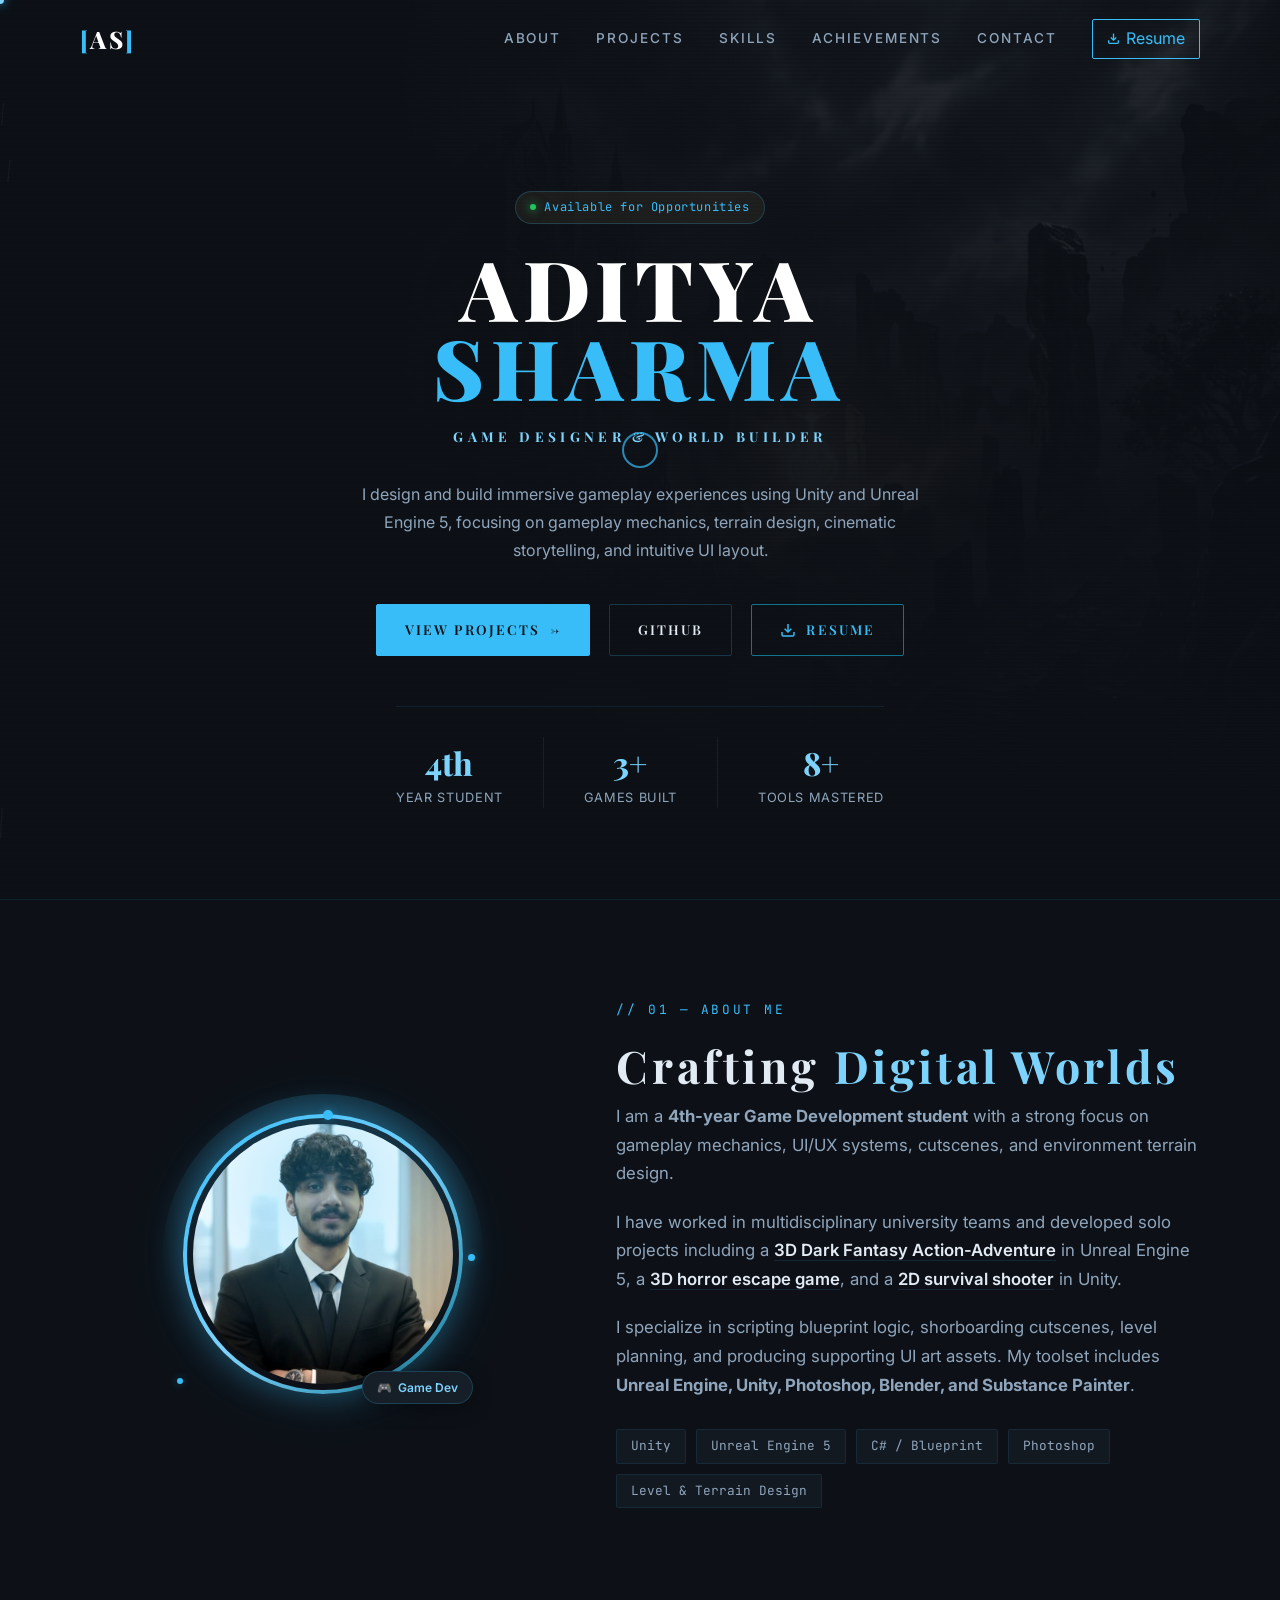
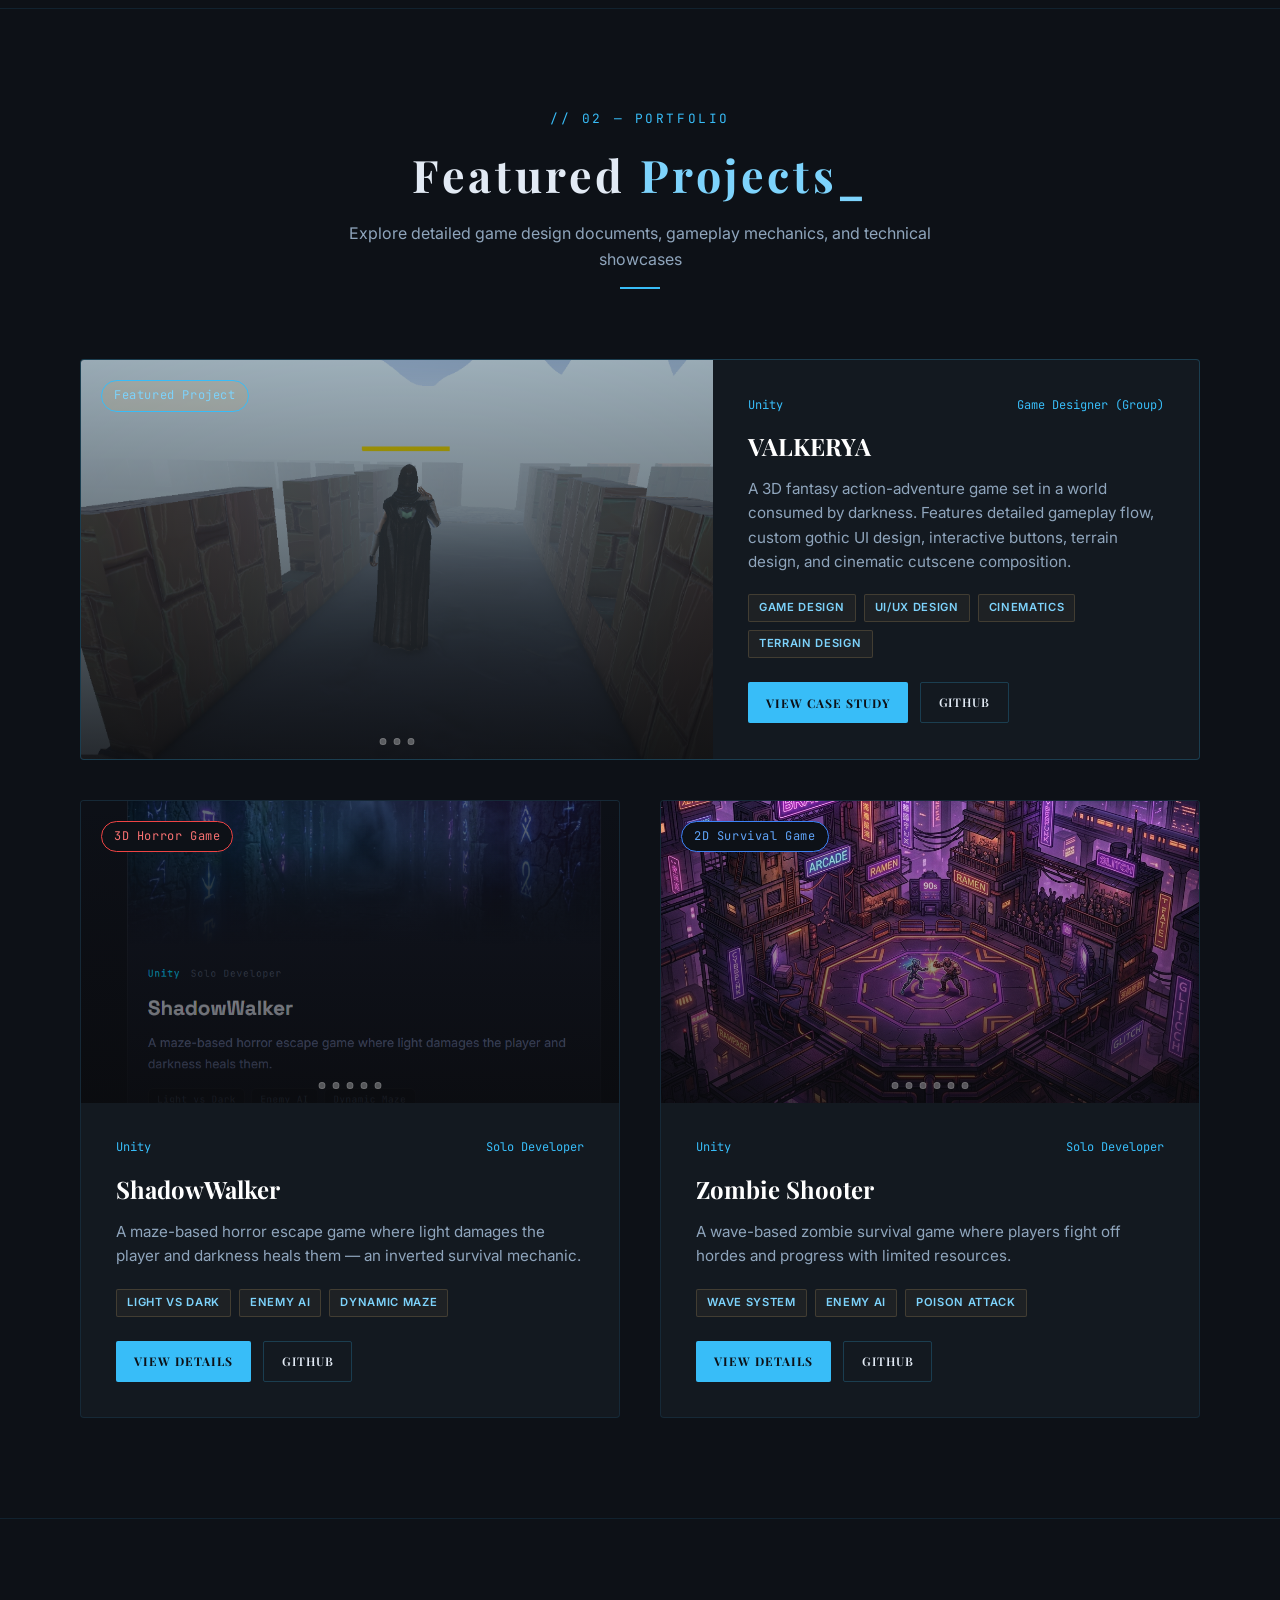
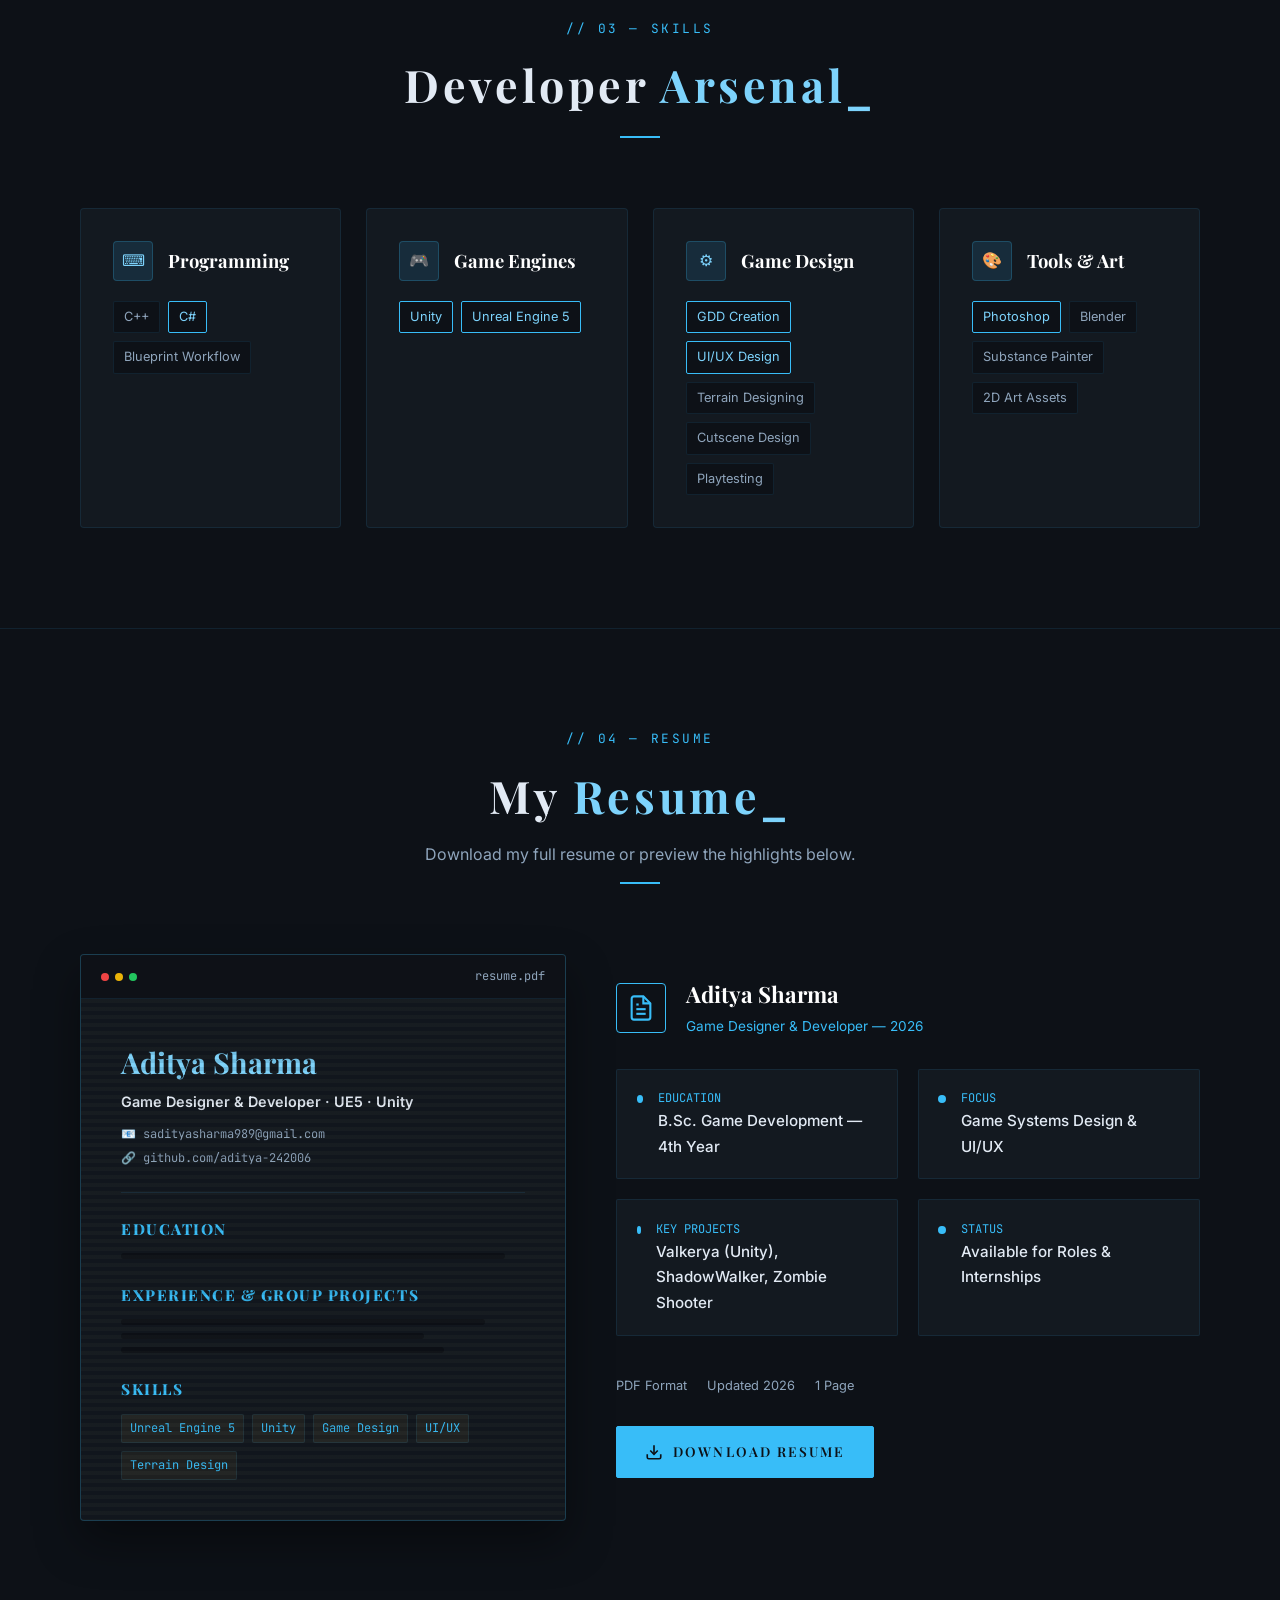
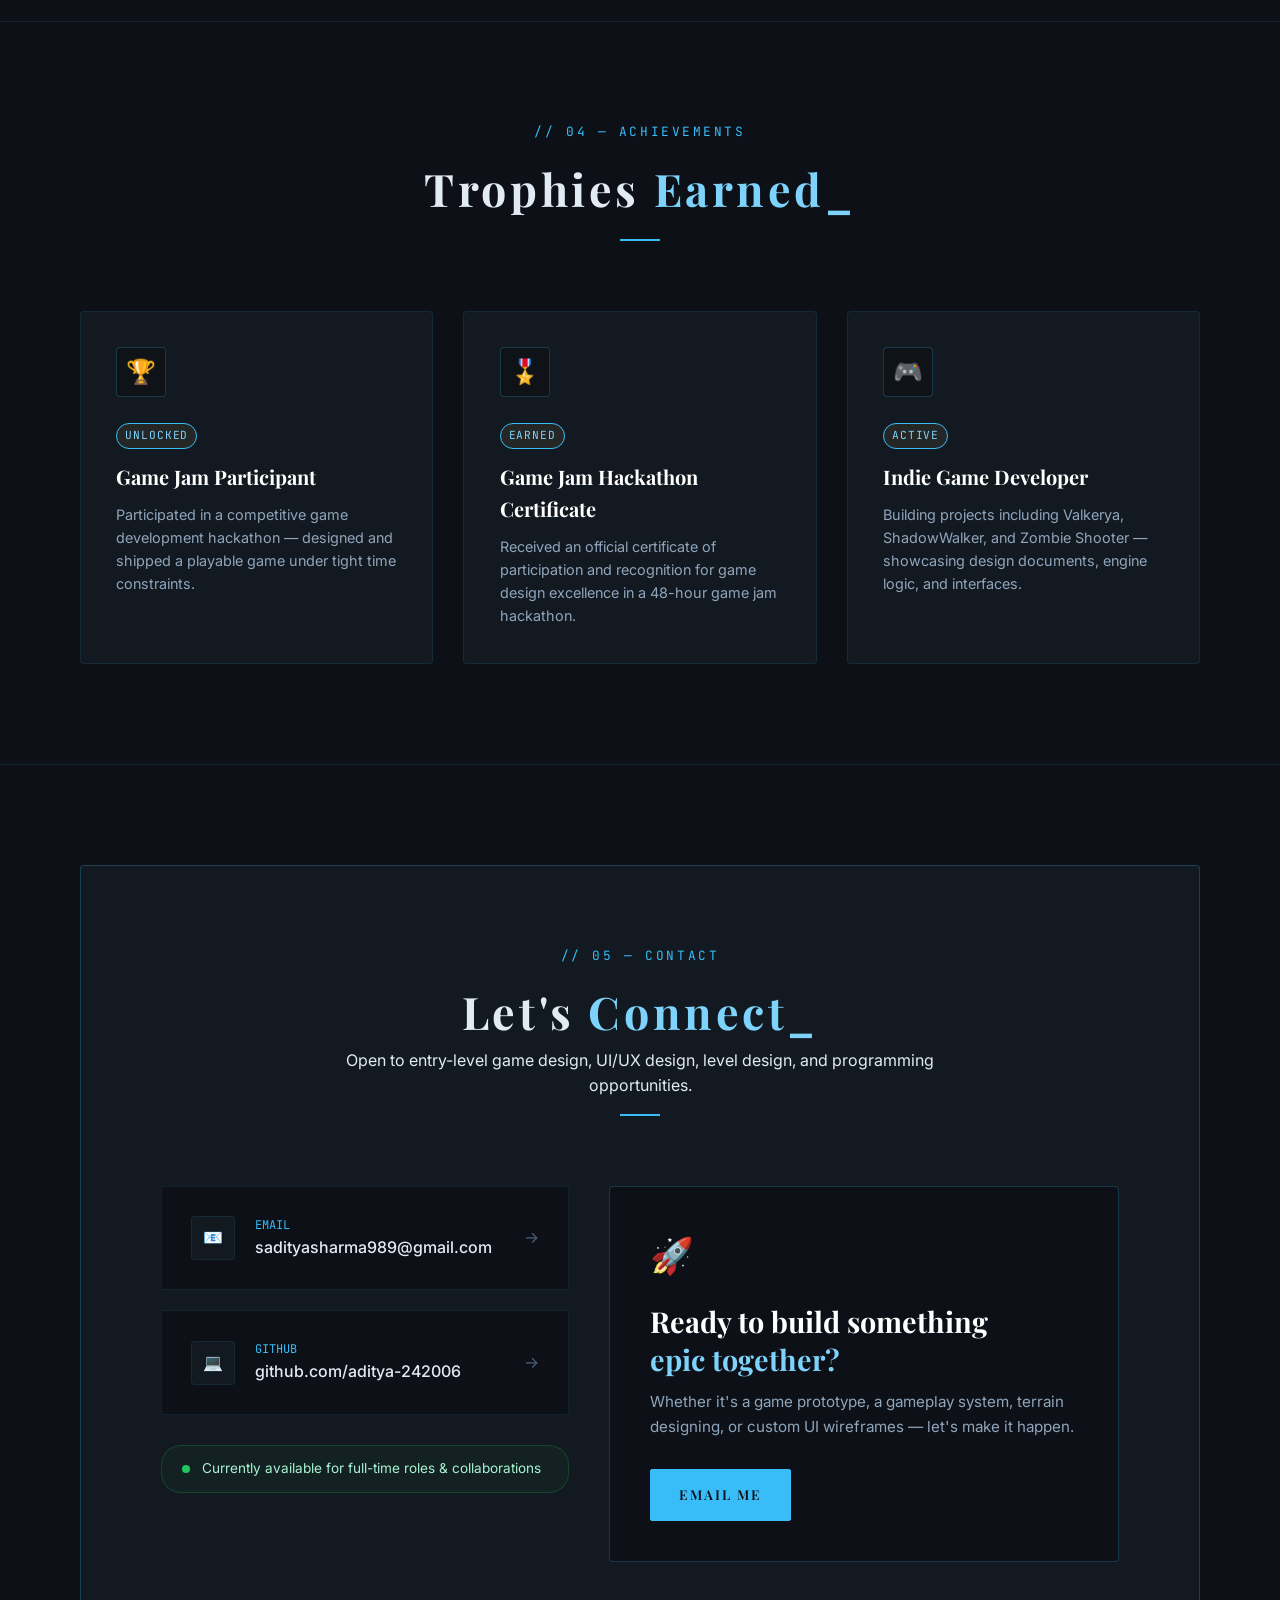
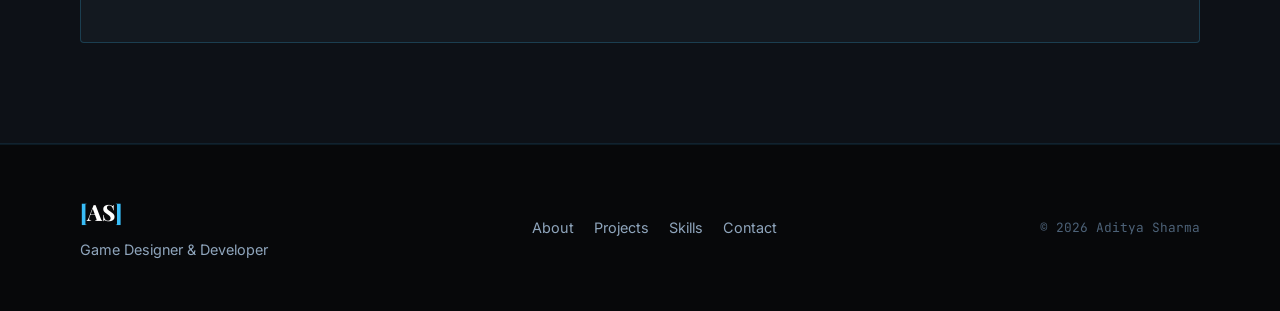
==== commit d4a35f64: "Format index.html" ====
--- a/index.html
+++ b/index.html
@@ -1,14 +1,17 @@
 <!DOCTYPE html>
 <html lang="en">
+
 <head>
   <meta charset="UTF-8" />
   <meta name="viewport" content="width=device-width, initial-scale=1.0" />
-  <meta name="description" content="Aditya Sharma – Game Developer & Designer. Unity & Unreal Engine. Immersive gameplay experiences, dark fantasy action-adventure, 3D horror games, and player-driven systems." />
+  <meta name="description"
+    content="Aditya Sharma – Game Developer & Designer. Unity & Unreal Engine. Immersive gameplay experiences, dark fantasy action-adventure, 3D horror games, and player-driven systems." />
   <title>Aditya Sharma | Game Developer & Designer</title>
   <link rel="preconnect" href="https://fonts.googleapis.com" />
   <link rel="preconnect" href="https://fonts.gstatic.com" crossorigin />
   <link rel="stylesheet" href="style.css" />
 </head>
+
 <body>
 
   <!-- ===== CLICK SPARK CANVAS ===== -->
@@ -27,7 +30,11 @@
         <a href="#achievements" class="nav-link" data-section="achievements">Achievements</a>
         <a href="#contact" class="nav-link" data-section="contact">Contact</a>
         <a href="assets/resume.pdf" download="Aditya_Resume.pdf" class="nav-resume-link" id="navResume">
-          <svg width="13" height="13" viewBox="0 0 24 24" fill="none" stroke="currentColor" stroke-width="2.5"><path d="M21 15v4a2 2 0 0 1-2 2H5a2 2 0 0 1-2-2v-4"/><polyline points="7 10 12 15 17 10"/><line x1="12" y1="15" x2="12" y2="3"/></svg>
+          <svg width="13" height="13" viewBox="0 0 24 24" fill="none" stroke="currentColor" stroke-width="2.5">
+            <path d="M21 15v4a2 2 0 0 1-2 2H5a2 2 0 0 1-2-2v-4" />
+            <polyline points="7 10 12 15 17 10" />
+            <line x1="12" y1="15" x2="12" y2="3" />
+          </svg>
           Resume
         </a>
       </div>
@@ -71,18 +78,24 @@
         <span class="role-divider"></span>
       </div>
       <p class="hero-tagline reveal-up">
-        I design and build immersive gameplay experiences using Unity and Unreal Engine 5, focusing on gameplay mechanics, terrain design, cinematic storytelling, and intuitive UI layout.
+        I design and build immersive gameplay experiences using Unity and Unreal Engine 5, focusing on gameplay
+        mechanics, terrain design, cinematic storytelling, and intuitive UI layout.
       </p>
       <div class="hero-btns reveal-up">
         <a href="#projects" class="btn btn-primary" id="heroViewProjects">
           <span class="btn-text">View Projects</span>
           <span class="btn-icon">→</span>
         </a>
-        <a href="https://github.com/aditya-242006" target="_blank" rel="noopener noreferrer" class="btn btn-ghost" id="heroGithub">
+        <a href="https://github.com/aditya-242006" target="_blank" rel="noopener noreferrer" class="btn btn-ghost"
+          id="heroGithub">
           GitHub
         </a>
         <a href="assets/resume.pdf" download="Aditya_Resume.pdf" class="btn btn-resume" id="heroResume">
-          <svg width="16" height="16" viewBox="0 0 24 24" fill="none" stroke="currentColor" stroke-width="2.2"><path d="M21 15v4a2 2 0 0 1-2 2H5a2 2 0 0 1-2-2v-4"/><polyline points="7 10 12 15 17 10"/><line x1="12" y1="15" x2="12" y2="3"/></svg>
+          <svg width="16" height="16" viewBox="0 0 24 24" fill="none" stroke="currentColor" stroke-width="2.2">
+            <path d="M21 15v4a2 2 0 0 1-2 2H5a2 2 0 0 1-2-2v-4" />
+            <polyline points="7 10 12 15 17 10" />
+            <line x1="12" y1="15" x2="12" y2="3" />
+          </svg>
           Resume
         </a>
       </div>
@@ -135,13 +148,19 @@
           <div class="section-eyebrow">// 01 — About Me</div>
           <h2 class="section-title">Crafting <span class="accent-text">Digital Worlds</span></h2>
           <p class="about-para">
-            I am a <strong>4th-year Game Development student</strong> with a strong focus on gameplay mechanics, UI/UX systems, cutscenes, and environment terrain design.
+            I am a <strong>4th-year Game Development student</strong> with a strong focus on gameplay mechanics, UI/UX
+            systems, cutscenes, and environment terrain design.
           </p>
           <p class="about-para">
-            I have worked in multidisciplinary university teams and developed solo projects including a <span class="highlight-text">3D Dark Fantasy Action-Adventure</span> in Unreal Engine 5, a <span class="highlight-text">3D horror escape game</span>, and a <span class="highlight-text">2D survival shooter</span> in Unity.
+            I have worked in multidisciplinary university teams and developed solo projects including a <span
+              class="highlight-text">3D Dark Fantasy Action-Adventure</span> in Unreal Engine 5, a <span
+              class="highlight-text">3D horror escape game</span>, and a <span class="highlight-text">2D survival
+              shooter</span> in Unity.
           </p>
           <p class="about-para">
-            I specialize in scripting blueprint logic, shorboarding cutscenes, level planning, and producing supporting UI art assets. My toolset includes <strong>Unreal Engine, Unity, Photoshop, Blender, and Substance Painter</strong>.
+            I specialize in scripting blueprint logic, shorboarding cutscenes, level planning, and producing supporting
+            UI art assets. My toolset includes <strong>Unreal Engine, Unity, Photoshop, Blender, and Substance
+              Painter</strong>.
           </p>
           <div class="about-tools">
             <div class="tool-chip">Unity</div>
@@ -193,7 +212,9 @@
               <span class="card-role">Game Designer (Group)</span>
             </div>
             <h3 class="card-title">VALKERYA</h3>
-            <p class="card-desc">A 3D fantasy action-adventure game set in a world consumed by darkness. Features detailed gameplay flow, custom gothic UI design, interactive buttons, terrain design, and cinematic cutscene composition.</p>
+            <p class="card-desc">A 3D fantasy action-adventure game set in a world consumed by darkness. Features
+              detailed gameplay flow, custom gothic UI design, interactive buttons, terrain design, and cinematic
+              cutscene composition.</p>
             <div class="card-tags">
               <span>Game Design</span>
               <span>UI/UX Design</span>
@@ -202,7 +223,8 @@
             </div>
             <div class="card-actions" onclick="event.stopPropagation()">
               <button class="card-btn-primary" onclick="window.location.href='valkerya.html'">View Case Study</button>
-              <a href="https://github.com/aditya-242006/valkerya" target="_blank" rel="noopener noreferrer" class="card-btn-ghost">
+              <a href="https://github.com/aditya-242006/valkerya" target="_blank" rel="noopener noreferrer"
+                class="card-btn-ghost">
                 GitHub
               </a>
             </div>
@@ -240,7 +262,8 @@
               <span class="card-role">Solo Developer</span>
             </div>
             <h3 class="card-title">ShadowWalker</h3>
-            <p class="card-desc">A maze-based horror escape game where light damages the player and darkness heals them — an inverted survival mechanic.</p>
+            <p class="card-desc">A maze-based horror escape game where light damages the player and darkness heals them
+              — an inverted survival mechanic.</p>
             <div class="card-tags">
               <span>Light vs Dark</span>
               <span>Enemy AI</span>
@@ -248,7 +271,8 @@
             </div>
             <div class="card-actions" onclick="event.stopPropagation()">
               <button class="card-btn-primary" onclick="openProjectModal('shadowwalker')">View Details</button>
-              <a href="https://github.com/aditya-242006/ShadowWalkerFullGame" target="_blank" rel="noopener noreferrer" class="card-btn-ghost">
+              <a href="https://github.com/aditya-242006/ShadowWalkerFullGame" target="_blank" rel="noopener noreferrer"
+                class="card-btn-ghost">
                 GitHub
               </a>
             </div>
@@ -288,7 +312,8 @@
               <span class="card-role">Solo Developer</span>
             </div>
             <h3 class="card-title">Zombie Shooter</h3>
-            <p class="card-desc">A wave-based zombie survival game where players fight off hordes and progress with limited resources.</p>
+            <p class="card-desc">A wave-based zombie survival game where players fight off hordes and progress with
+              limited resources.</p>
             <div class="card-tags">
               <span>Wave System</span>
               <span>Enemy AI</span>
@@ -296,7 +321,8 @@
             </div>
             <div class="card-actions" onclick="event.stopPropagation()">
               <button class="card-btn-primary" onclick="openProjectModal('zombie')">View Details</button>
-              <a href="https://github.com/aditya-242006/zombieshooter" target="_blank" rel="noopener noreferrer" class="card-btn-ghost">
+              <a href="https://github.com/aditya-242006/zombieshooter" target="_blank" rel="noopener noreferrer"
+                class="card-btn-ghost">
                 GitHub
               </a>
             </div>
@@ -443,7 +469,13 @@
         <div class="resume-info-col">
           <div class="resume-info-header">
             <div class="resume-icon-wrap">
-              <svg width="28" height="28" viewBox="0 0 24 24" fill="none" stroke="currentColor" stroke-width="1.8"><path d="M14 2H6a2 2 0 0 0-2 2v16a2 2 0 0 0 2 2h12a2 2 0 0 0 2-2V8z"/><polyline points="14 2 14 8 20 8"/><line x1="16" y1="13" x2="8" y2="13"/><line x1="16" y1="17" x2="8" y2="17"/><polyline points="10 9 9 9 8 9"/></svg>
+              <svg width="28" height="28" viewBox="0 0 24 24" fill="none" stroke="currentColor" stroke-width="1.8">
+                <path d="M14 2H6a2 2 0 0 0-2 2v16a2 2 0 0 0 2 2h12a2 2 0 0 0 2-2V8z" />
+                <polyline points="14 2 14 8 20 8" />
+                <line x1="16" y1="13" x2="8" y2="13" />
+                <line x1="16" y1="17" x2="8" y2="17" />
+                <polyline points="10 9 9 9 8 9" />
+              </svg>
             </div>
             <div>
               <h3>Aditya Sharma</h3>
@@ -495,8 +527,13 @@
           </div>
 
           <div class="resume-actions">
-            <a href="assets/resume.pdf" download="Aditya_Resume.pdf" class="btn btn-primary resume-dl-btn" id="resumeDownload">
-              <svg width="18" height="18" viewBox="0 0 24 24" fill="none" stroke="currentColor" stroke-width="2.2"><path d="M21 15v4a2 2 0 0 1-2 2H5a2 2 0 0 1-2-2v-4"/><polyline points="7 10 12 15 17 10"/><line x1="12" y1="15" x2="12" y2="3"/></svg>
+            <a href="assets/resume.pdf" download="Aditya_Resume.pdf" class="btn btn-primary resume-dl-btn"
+              id="resumeDownload">
+              <svg width="18" height="18" viewBox="0 0 24 24" fill="none" stroke="currentColor" stroke-width="2.2">
+                <path d="M21 15v4a2 2 0 0 1-2 2H5a2 2 0 0 1-2-2v-4" />
+                <polyline points="7 10 12 15 17 10" />
+                <line x1="12" y1="15" x2="12" y2="3" />
+              </svg>
               <span>Download Resume</span>
             </a>
           </div>
@@ -522,7 +559,8 @@
           <div class="ach-content">
             <div class="ach-badge unlocked">UNLOCKED</div>
             <h3 class="ach-title">Game Jam Participant</h3>
-            <p class="ach-desc">Participated in a competitive game development hackathon — designed and shipped a playable game under tight time constraints.</p>
+            <p class="ach-desc">Participated in a competitive game development hackathon — designed and shipped a
+              playable game under tight time constraints.</p>
           </div>
         </div>
 
@@ -533,7 +571,8 @@
           <div class="ach-content">
             <div class="ach-badge unlocked">EARNED</div>
             <h3 class="ach-title">Game Jam Hackathon Certificate</h3>
-            <p class="ach-desc">Received an official certificate of participation and recognition for game design excellence in a 48-hour game jam hackathon.</p>
+            <p class="ach-desc">Received an official certificate of participation and recognition for game design
+              excellence in a 48-hour game jam hackathon.</p>
           </div>
         </div>
 
@@ -544,7 +583,8 @@
           <div class="ach-content">
             <div class="ach-badge unlocked">ACTIVE</div>
             <h3 class="ach-title">Indie Game Developer</h3>
-            <p class="ach-desc">Building projects including Valkerya, ShadowWalker, and Zombie Shooter — showcasing design documents, engine logic, and interfaces.</p>
+            <p class="ach-desc">Building projects including Valkerya, ShadowWalker, and Zombie Shooter — showcasing
+              design documents, engine logic, and interfaces.</p>
           </div>
         </div>
       </div>
@@ -558,7 +598,8 @@
         <div class="section-head reveal-up">
           <div class="section-eyebrow">// 05 — Contact</div>
           <h2 class="section-title">Let's <span class="accent-text">Connect_</span></h2>
-          <p class="contact-sub">Open to entry-level game design, UI/UX design, level design, and programming opportunities.</p>
+          <p class="contact-sub">Open to entry-level game design, UI/UX design, level design, and programming
+            opportunities.</p>
         </div>
 
         <div class="contact-grid">
@@ -575,7 +616,8 @@
               <span class="cc-arrow">→</span>
             </a>
 
-            <a href="https://github.com/aditya-242006" target="_blank" rel="noopener noreferrer" class="contact-card" id="contactGithub">
+            <a href="https://github.com/aditya-242006" target="_blank" rel="noopener noreferrer" class="contact-card"
+              id="contactGithub">
               <div class="cc-icon">
                 💻
               </div>
@@ -597,7 +639,8 @@
             <div class="cta-block">
               <div class="cta-icon-large">🚀</div>
               <h3>Ready to build something<br /><span class="accent-text">epic together?</span></h3>
-              <p>Whether it's a game prototype, a gameplay system, terrain designing, or custom UI wireframes — let's make it happen.</p>
+              <p>Whether it's a game prototype, a gameplay system, terrain designing, or custom UI wireframes — let's
+                make it happen.</p>
               <div class="cta-buttons">
                 <a href="mailto:sadityasharma989@gmail.com" class="btn btn-primary">
                   <span class="btn-text">Email Me</span>
@@ -615,7 +658,8 @@
     <div class="container">
       <div class="footer-inner">
         <div class="footer-left">
-          <a href="#hero" class="footer-logo"><span class="logo-bracket">[</span>AS<span class="logo-bracket">]</span></a>
+          <a href="#hero" class="footer-logo"><span class="logo-bracket">[</span>AS<span
+              class="logo-bracket">]</span></a>
           <p>Game Designer &amp; Developer</p>
         </div>
         <div class="footer-links">
@@ -669,7 +713,8 @@
             <h2>ShadowWalker</h2>
             <p class="modal-role">Role: <strong>Game Programmer (Solo)</strong> · Engine: <strong>Unity</strong></p>
           </div>
-          <p class="modal-desc">A maze-based horror escape game where light damages the player and darkness heals them — a unique inversion of survival mechanics that creates intense tension.</p>
+          <p class="modal-desc">A maze-based horror escape game where light damages the player and darkness heals them —
+            a unique inversion of survival mechanics that creates intense tension.</p>
           <div class="modal-features">
             <h4>Key Features</h4>
             <ul>
@@ -686,11 +731,13 @@
             </div>
             <div class="challenge-block solution">
               <h4>✅ Solution</h4>
-              <p>Adjusted healing/damage values per difficulty and tuned AI behavior for better gameplay balance through extensive playtesting.</p>
+              <p>Adjusted healing/damage values per difficulty and tuned AI behavior for better gameplay balance through
+                extensive playtesting.</p>
             </div>
           </div>
           <div class="modal-actions">
-            <a href="https://github.com/aditya-242006/ShadowWalkerFullGame" target="_blank" rel="noopener noreferrer" class="btn btn-primary">
+            <a href="https://github.com/aditya-242006/ShadowWalkerFullGame" target="_blank" rel="noopener noreferrer"
+              class="btn btn-primary">
               View on GitHub
             </a>
           </div>
@@ -737,7 +784,8 @@
             <h2>Zombie Shooter</h2>
             <p class="modal-role">Role: <strong>Game Programmer (Solo)</strong> · Engine: <strong>Unity</strong></p>
           </div>
-          <p class="modal-desc">A wave-based zombie survival game where players must fight off increasingly dangerous hordes and strategically progress through levels with limited resources.</p>
+          <p class="modal-desc">A wave-based zombie survival game where players must fight off increasingly dangerous
+            hordes and strategically progress through levels with limited resources.</p>
           <div class="modal-features">
             <h4>Key Features</h4>
             <ul>
@@ -754,11 +802,13 @@
             </div>
             <div class="challenge-block solution">
               <h4>✅ Solution</h4>
-              <p>Implemented progressive wave scaling with spawn rate curves and enemy health multipliers tied to wave number.</p>
+              <p>Implemented progressive wave scaling with spawn rate curves and enemy health multipliers tied to wave
+                number.</p>
             </div>
           </div>
           <div class="modal-actions">
-            <a href="https://github.com/aditya-242006/zombieshooter" target="_blank" rel="noopener noreferrer" class="btn btn-primary">
+            <a href="https://github.com/aditya-242006/zombieshooter" target="_blank" rel="noopener noreferrer"
+              class="btn btn-primary">
               View on GitHub
             </a>
           </div>
@@ -773,4 +823,5 @@
 
   <script src="script.js"></script>
 </body>
+
 </html>
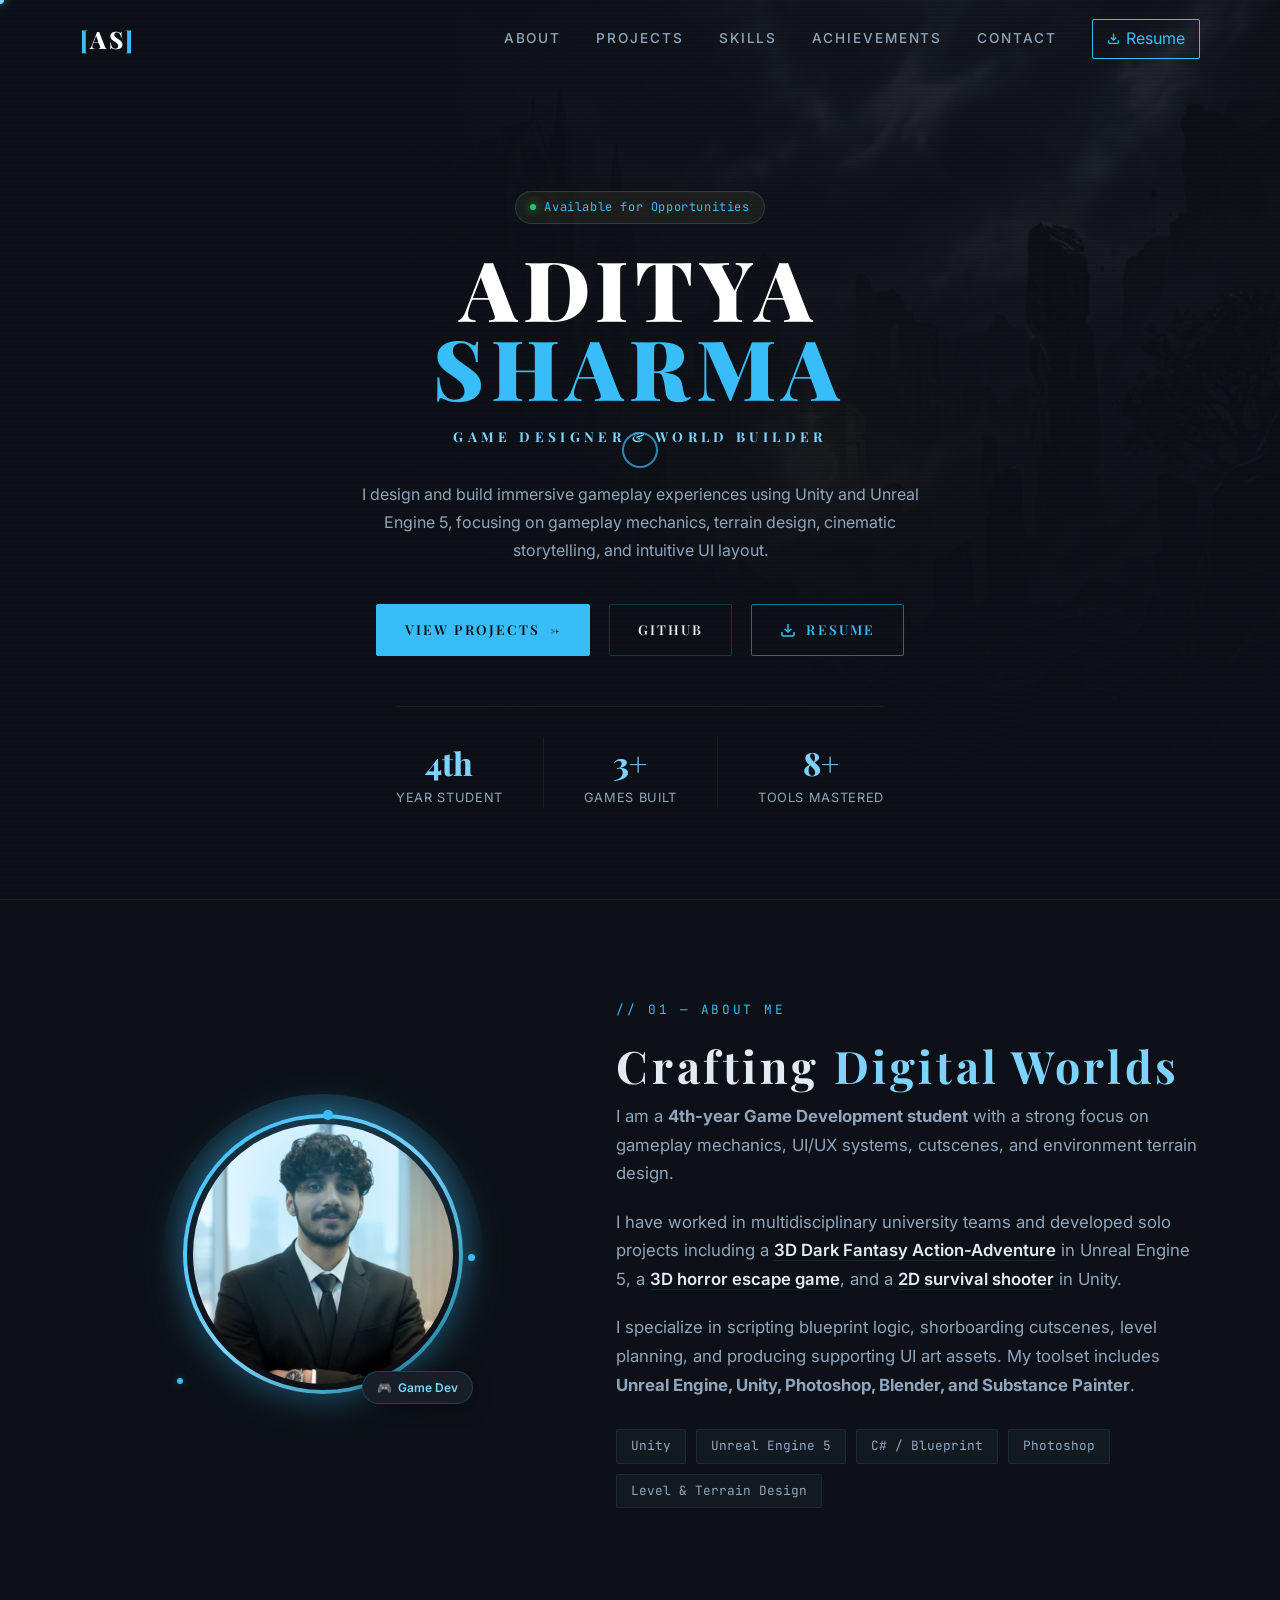
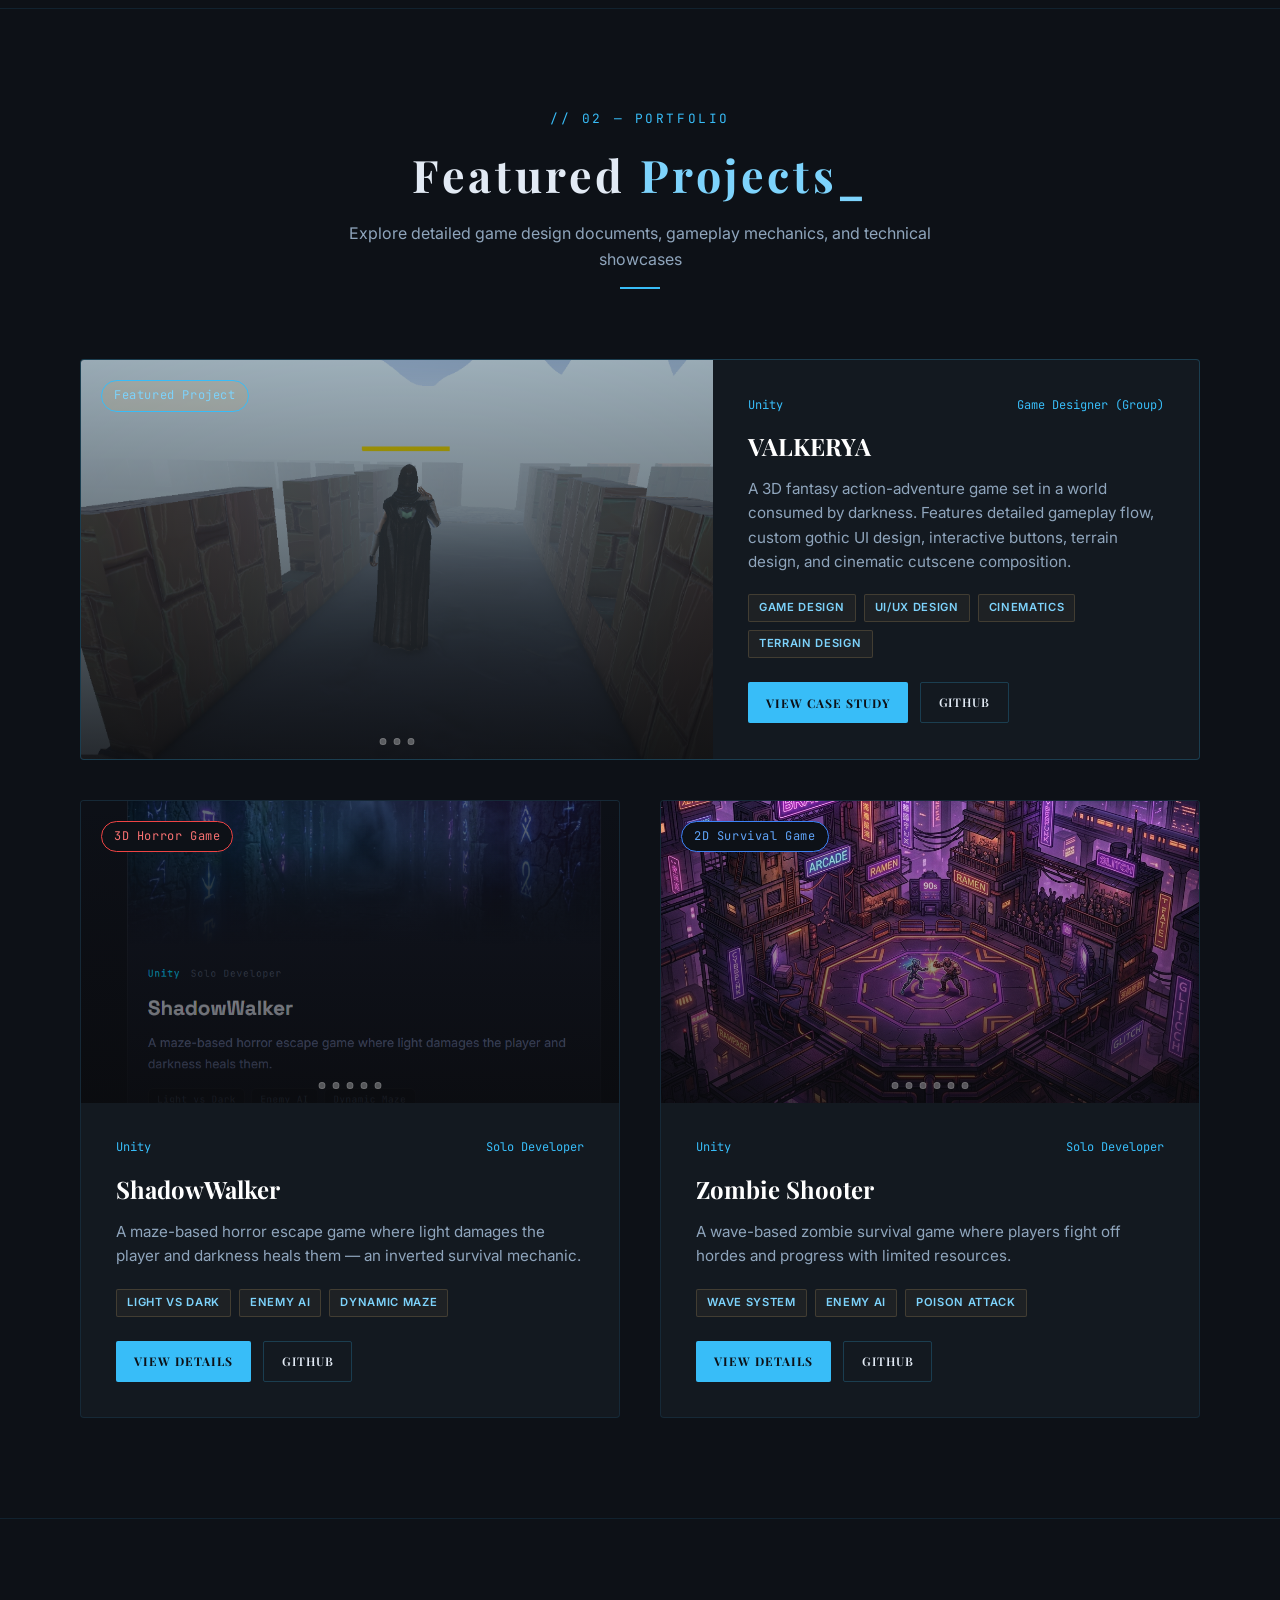
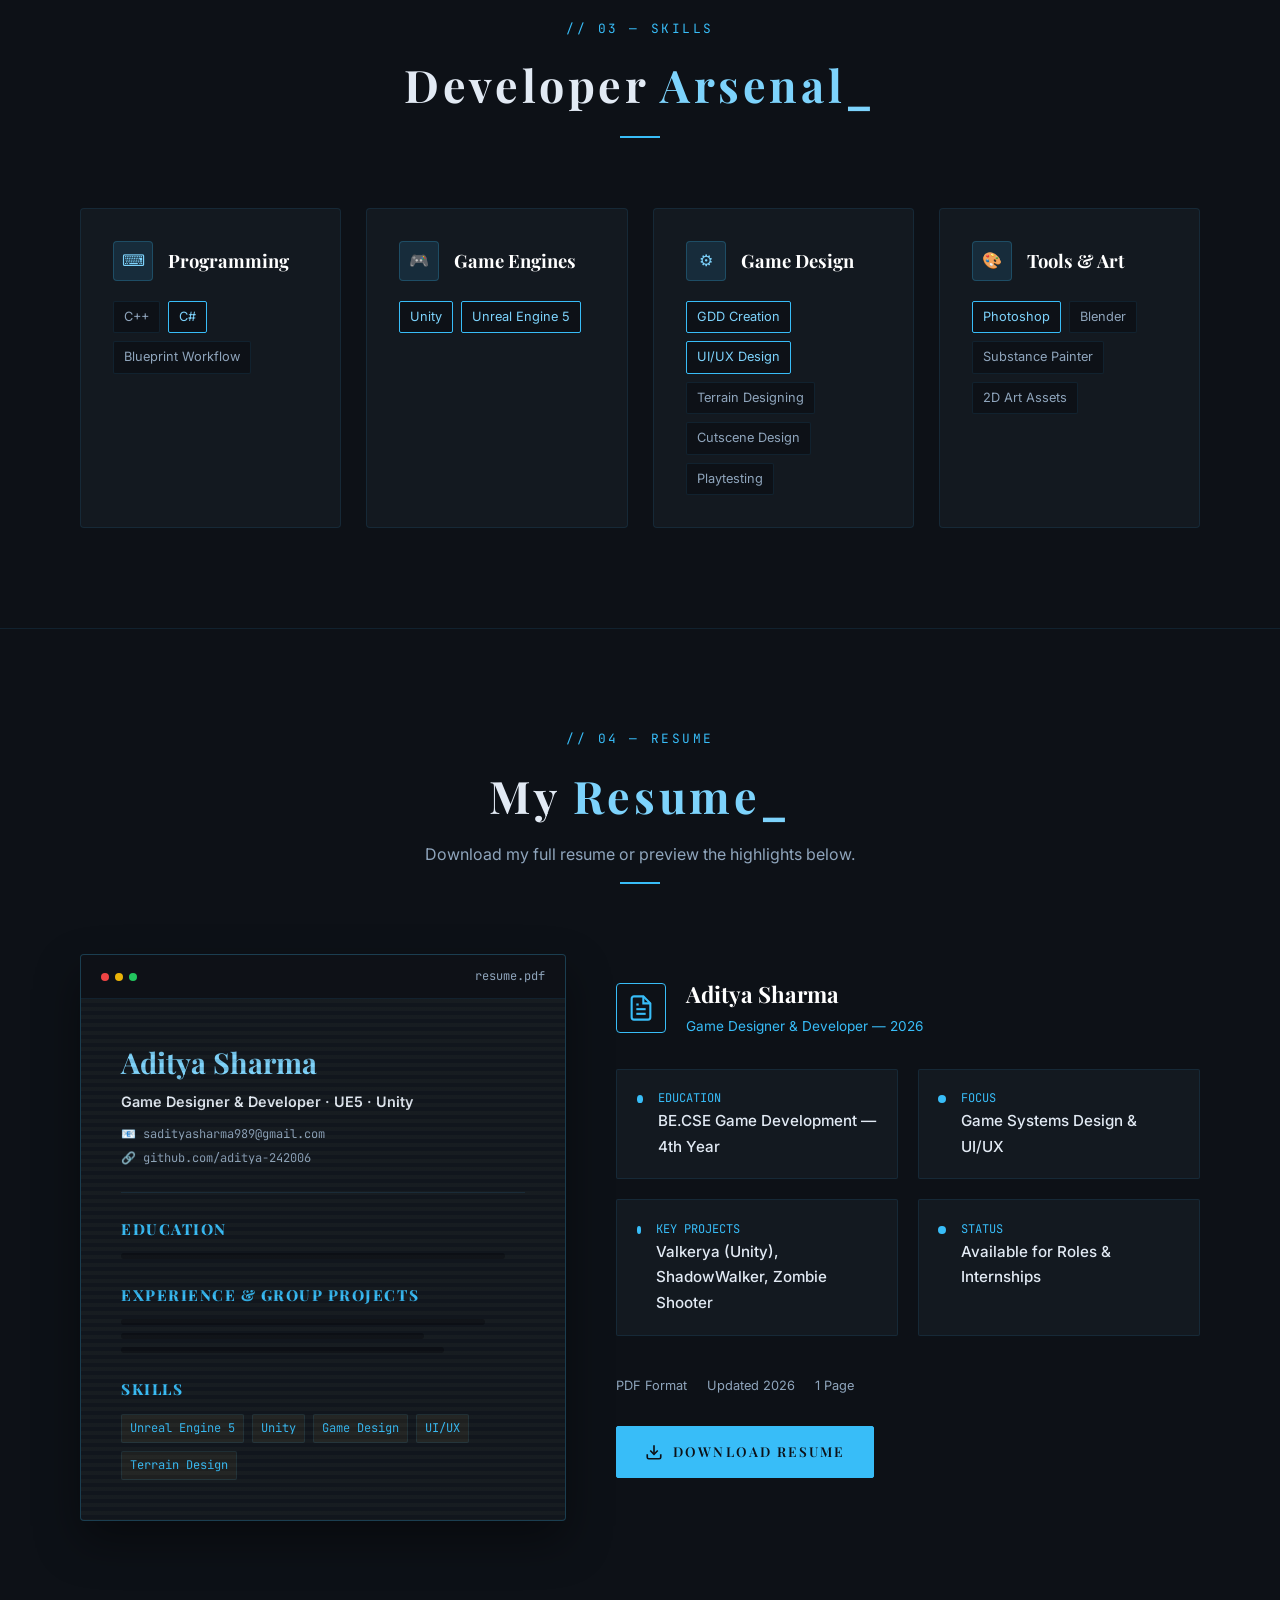
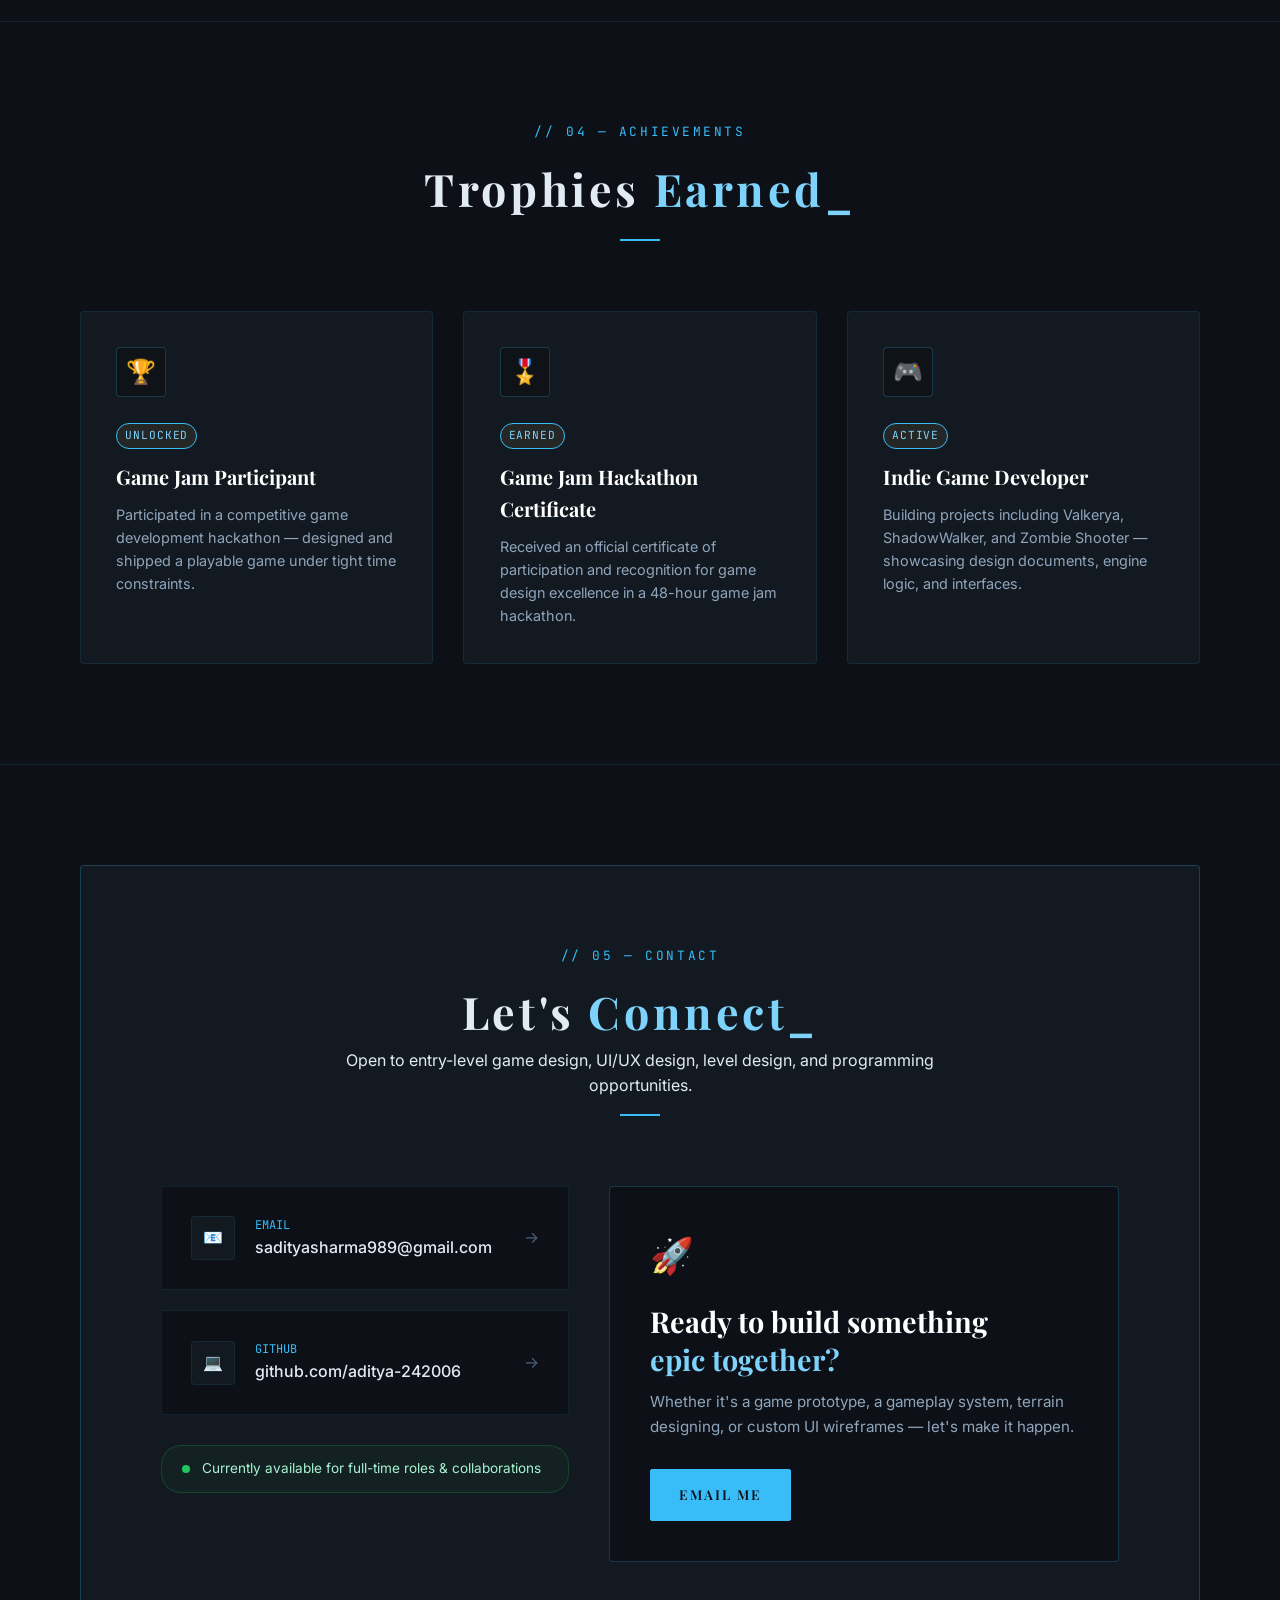
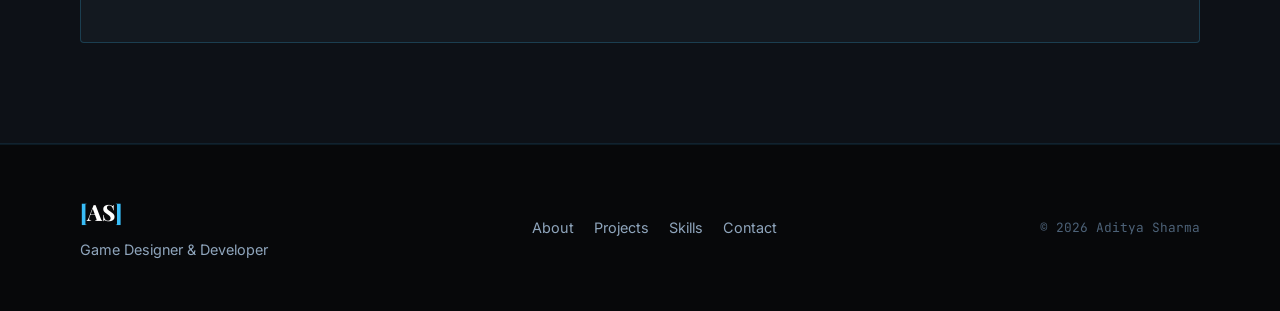
==== commit 23d5f0c4: "Update index.html" ====
--- a/index.html
+++ b/index.html
@@ -488,7 +488,7 @@
               <span class="rh-dot"></span>
               <div>
                 <span class="rh-label">Education</span>
-                <span class="rh-value">B.Sc. Game Development — 4th Year</span>
+                <span class="rh-value">BE.CSE Game Development — 4th Year</span>
               </div>
             </div>
             <div class="rh-item">
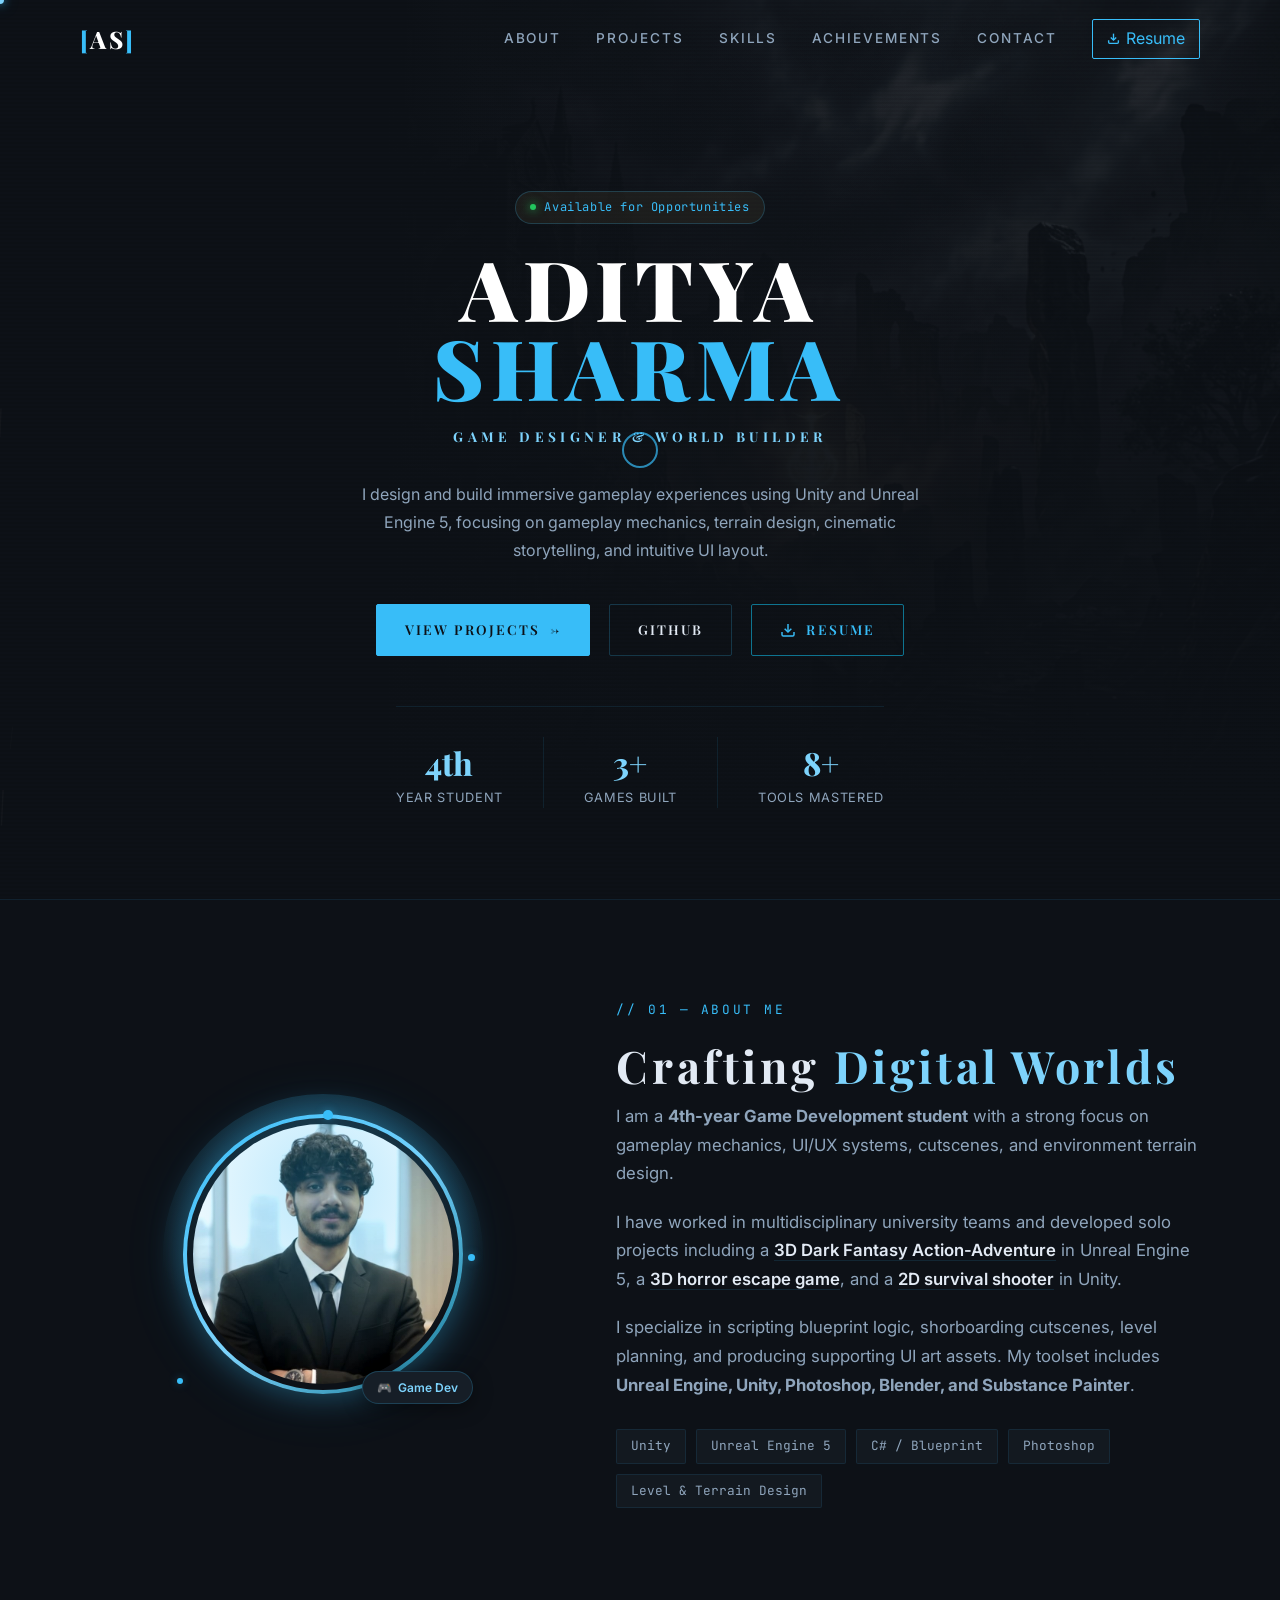
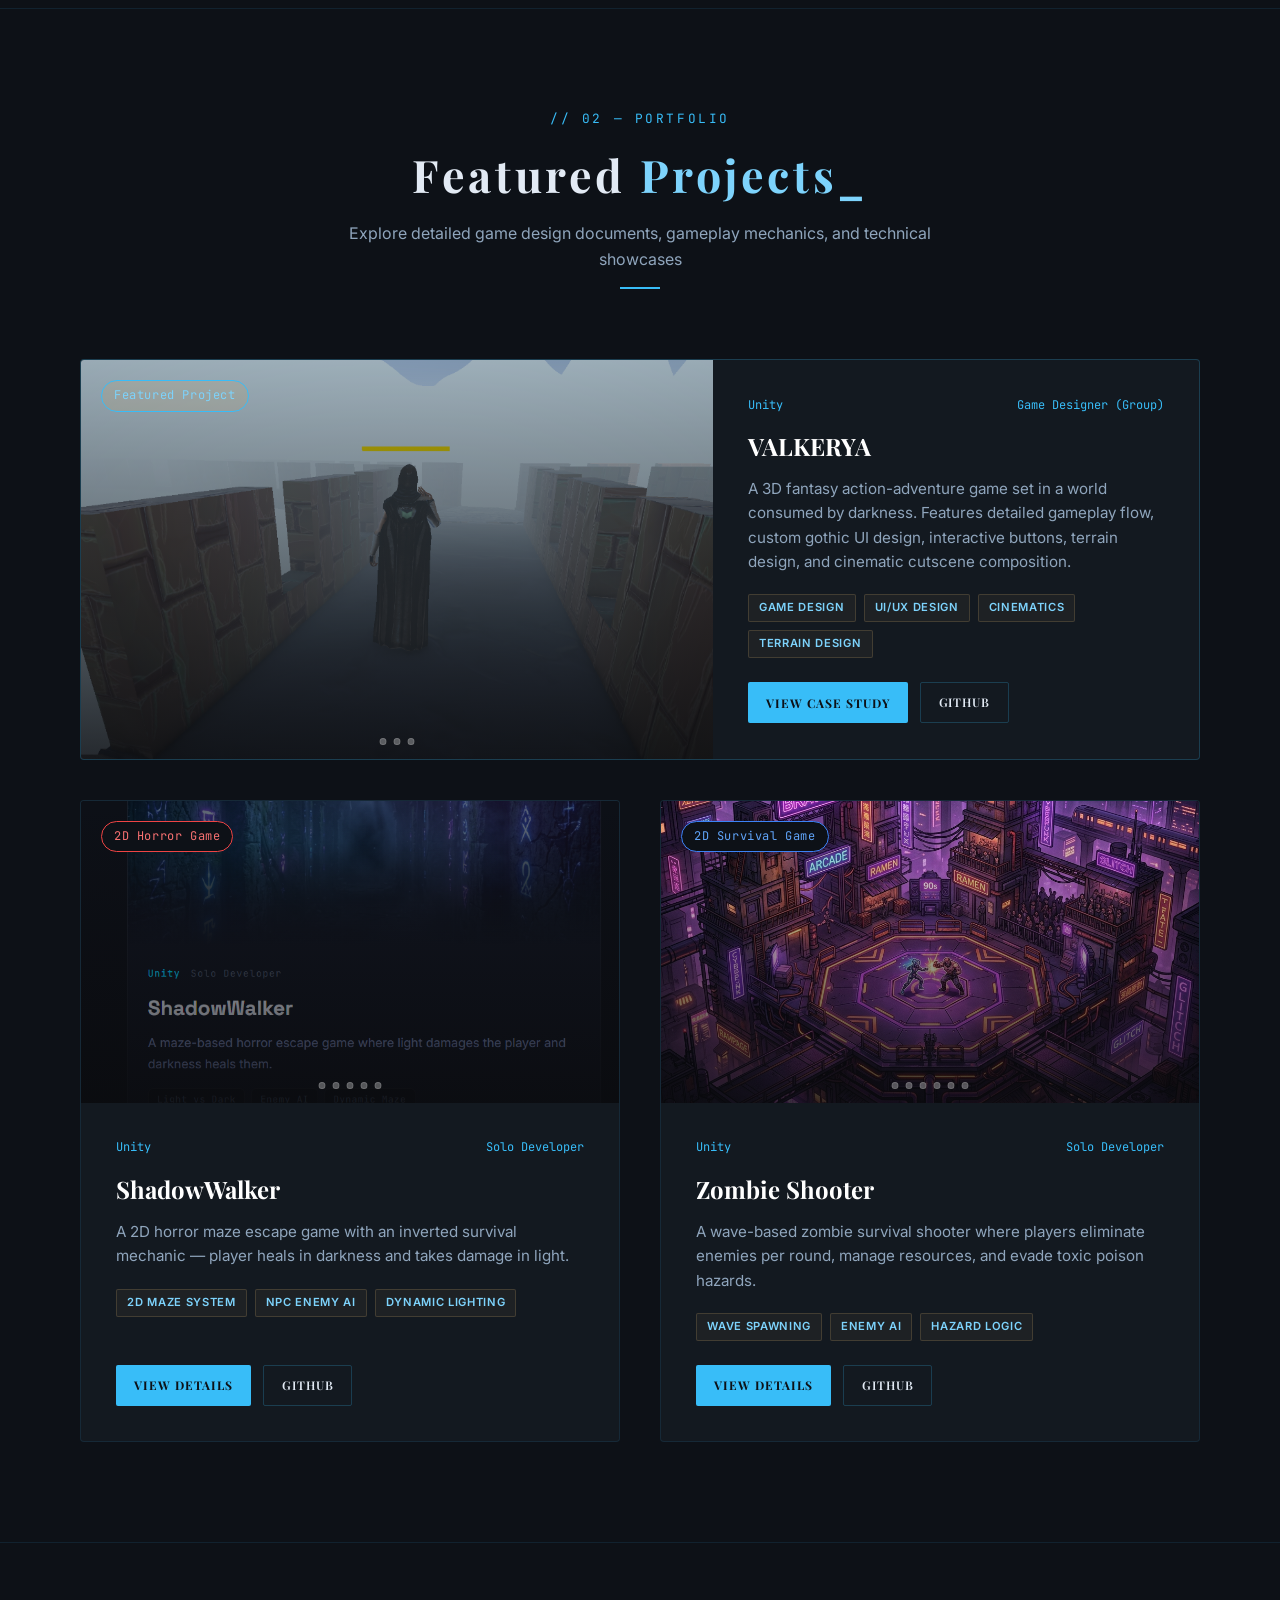
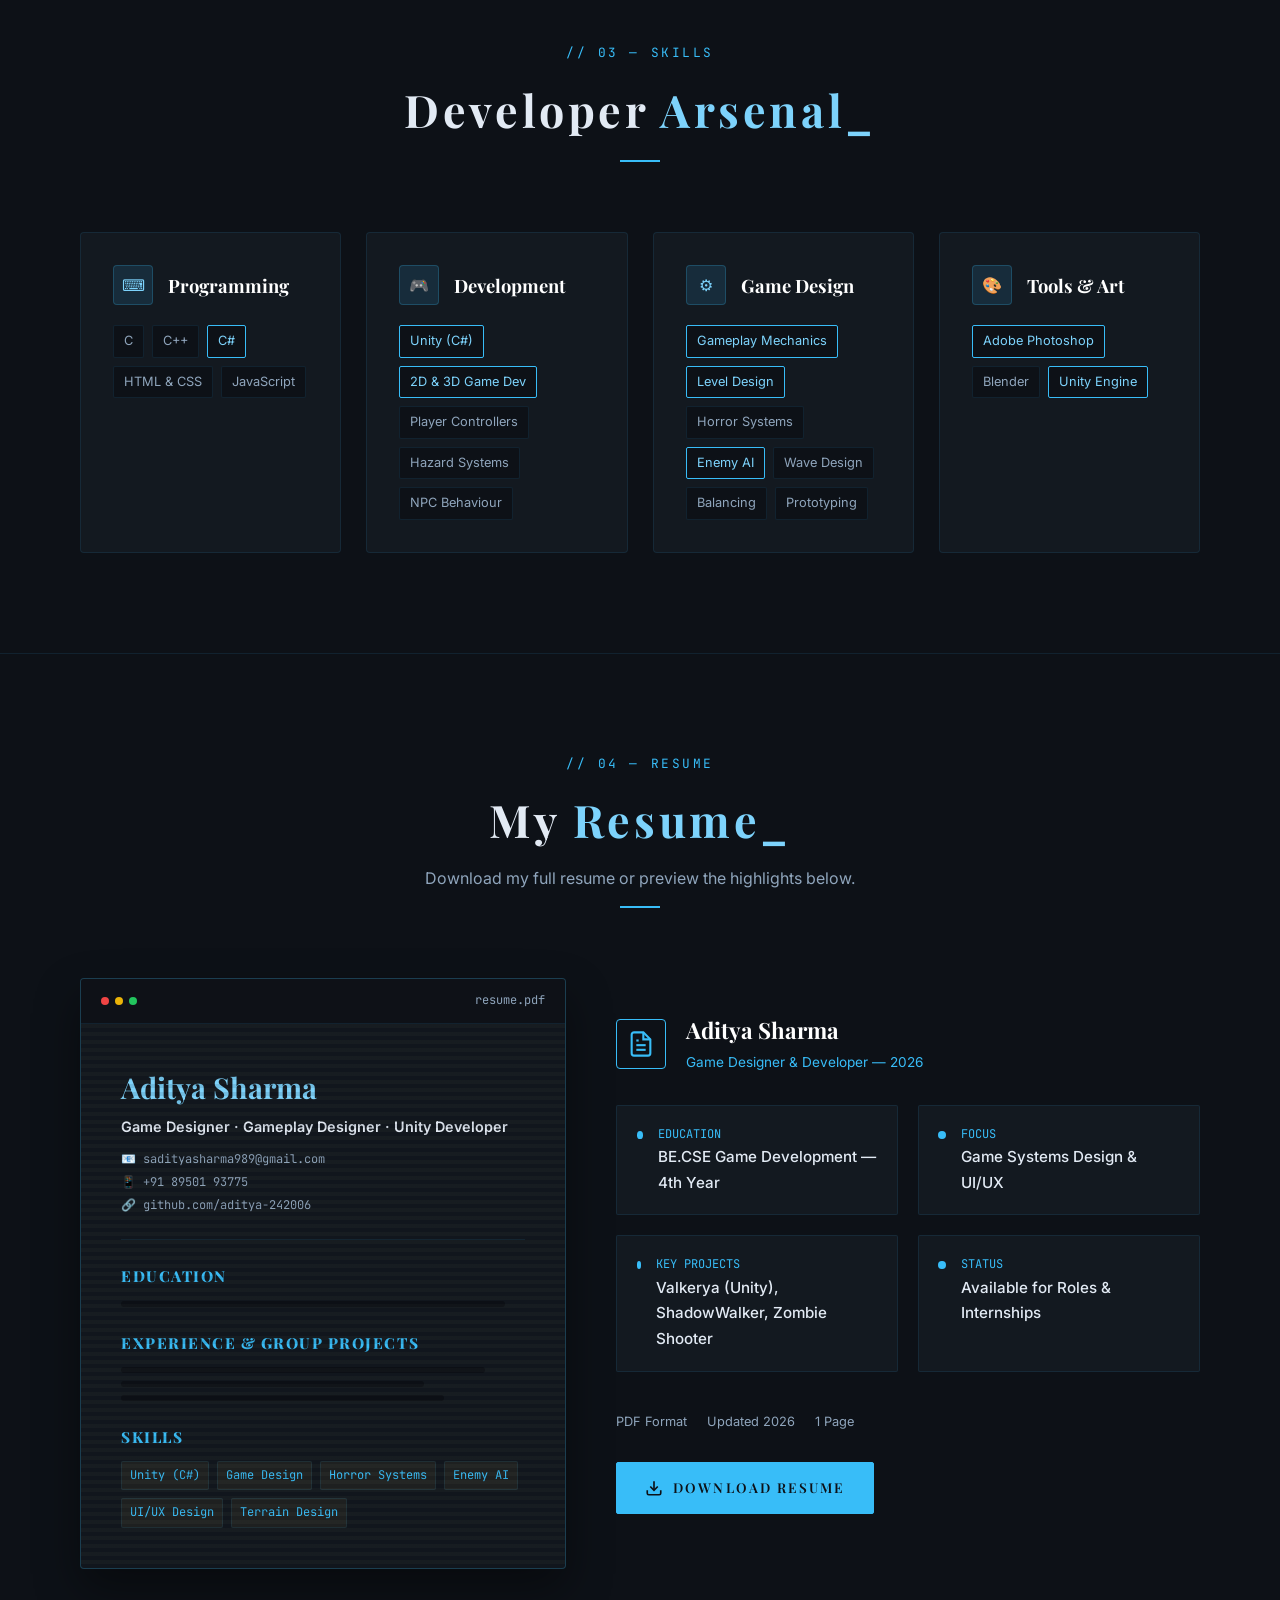
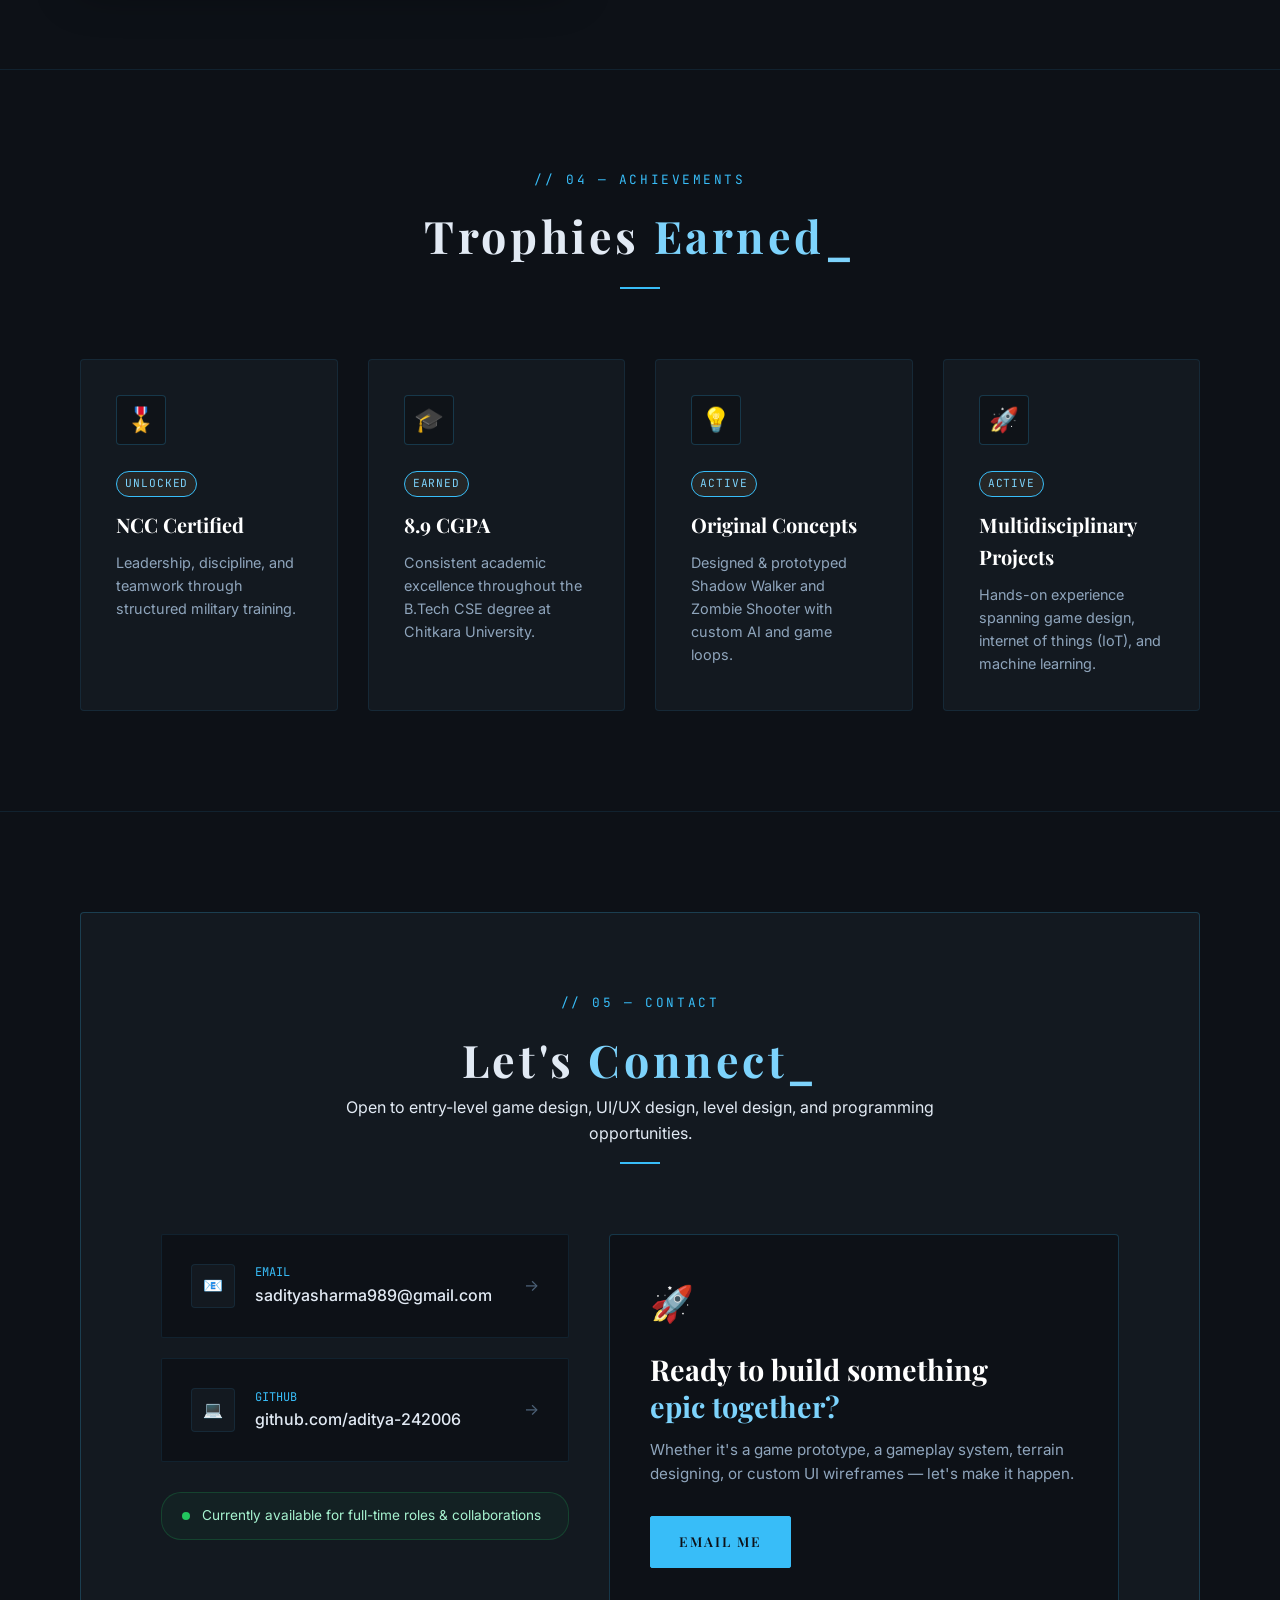
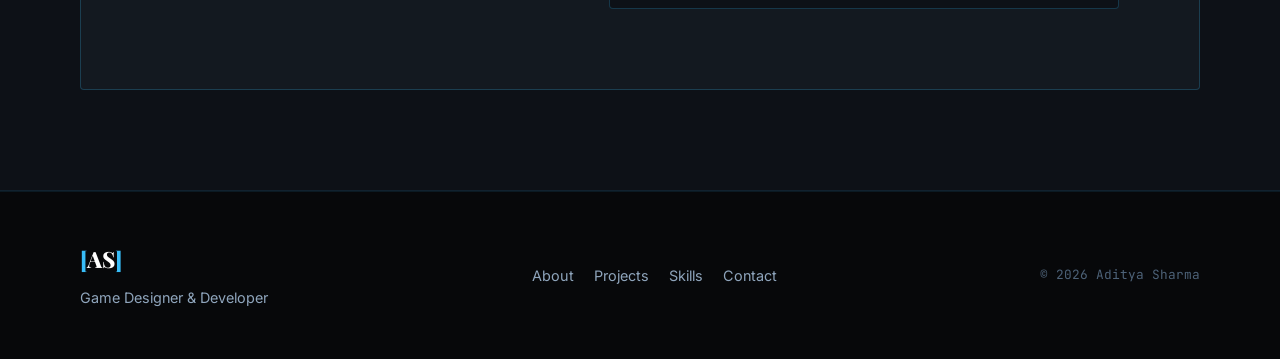
==== commit b254b0b7: "ok" ====
--- a/index.html
+++ b/index.html
@@ -243,7 +243,7 @@
               <div class="sw-slide sw-slide-4"></div>
             </div>
             <div class="card-img-overlay"></div>
-            <div class="card-badge horror">3D Horror Game</div>
+            <div class="card-badge horror">2D Horror Game</div>
             <!-- slide dots -->
             <div class="sw-card-dots">
               <span class="sw-cdot" data-idx="0"></span>
@@ -262,12 +262,11 @@
               <span class="card-role">Solo Developer</span>
             </div>
             <h3 class="card-title">ShadowWalker</h3>
-            <p class="card-desc">A maze-based horror escape game where light damages the player and darkness heals them
-              — an inverted survival mechanic.</p>
+            <p class="card-desc">A 2D horror maze escape game with an inverted survival mechanic — player heals in darkness and takes damage in light.</p>
             <div class="card-tags">
-              <span>Light vs Dark</span>
-              <span>Enemy AI</span>
-              <span>Dynamic Maze</span>
+              <span>2D Maze System</span>
+              <span>NPC Enemy AI</span>
+              <span>Dynamic Lighting</span>
             </div>
             <div class="card-actions" onclick="event.stopPropagation()">
               <button class="card-btn-primary" onclick="openProjectModal('shadowwalker')">View Details</button>
@@ -312,12 +311,11 @@
               <span class="card-role">Solo Developer</span>
             </div>
             <h3 class="card-title">Zombie Shooter</h3>
-            <p class="card-desc">A wave-based zombie survival game where players fight off hordes and progress with
-              limited resources.</p>
+            <p class="card-desc">A wave-based zombie survival shooter where players eliminate enemies per round, manage resources, and evade toxic poison hazards.</p>
             <div class="card-tags">
-              <span>Wave System</span>
+              <span>Wave Spawning</span>
               <span>Enemy AI</span>
-              <span>Poison Attack</span>
+              <span>Hazard Logic</span>
             </div>
             <div class="card-actions" onclick="event.stopPropagation()">
               <button class="card-btn-primary" onclick="openProjectModal('zombie')">View Details</button>
@@ -352,25 +350,29 @@
             <h3>Programming</h3>
           </div>
           <div class="skill-items">
+            <div class="skill-pill">C</div>
             <div class="skill-pill">C++</div>
             <div class="skill-pill active">C#</div>
-            <div class="skill-pill">Blueprint Workflow</div>
-          </div>
-        </div>
-
-        <!-- Game Engines -->
+            <div class="skill-pill">HTML &amp; CSS</div>
+            <div class="skill-pill">JavaScript</div>
+          </div>
+        </div>
+
+        <!-- Development -->
         <div class="skill-card reveal-up">
           <div class="skill-card-header">
             <div class="skill-icon-wrap">
               <span>🎮</span>
             </div>
-            <h3>Game Engines</h3>
+            <h3>Development</h3>
           </div>
           <div class="skill-items">
-            <div class="skill-pill active">Unity</div>
-            <div class="skill-pill active">Unreal Engine 5</div>
-          </div>
-
+            <div class="skill-pill active">Unity (C#)</div>
+            <div class="skill-pill active">2D &amp; 3D Game Dev</div>
+            <div class="skill-pill">Player Controllers</div>
+            <div class="skill-pill">Hazard Systems</div>
+            <div class="skill-pill">NPC Behaviour</div>
+          </div>
         </div>
 
         <!-- Game Design specialties -->
@@ -382,15 +384,17 @@
             <h3>Game Design</h3>
           </div>
           <div class="skill-items">
-            <div class="skill-pill active">GDD Creation</div>
-            <div class="skill-pill active">UI/UX Design</div>
-            <div class="skill-pill">Terrain Designing</div>
-            <div class="skill-pill">Cutscene Design</div>
-            <div class="skill-pill">Playtesting</div>
-          </div>
-        </div>
-
-        <!-- Tools -->
+            <div class="skill-pill active">Gameplay Mechanics</div>
+            <div class="skill-pill active">Level Design</div>
+            <div class="skill-pill">Horror Systems</div>
+            <div class="skill-pill active">Enemy AI</div>
+            <div class="skill-pill">Wave Design</div>
+            <div class="skill-pill">Balancing</div>
+            <div class="skill-pill">Prototyping</div>
+          </div>
+        </div>
+
+        <!-- Tools & Art -->
         <div class="skill-card reveal-up">
           <div class="skill-card-header">
             <div class="skill-icon-wrap">
@@ -399,10 +403,9 @@
             <h3>Tools &amp; Art</h3>
           </div>
           <div class="skill-items">
-            <div class="skill-pill active">Photoshop</div>
+            <div class="skill-pill active">Adobe Photoshop</div>
             <div class="skill-pill">Blender</div>
-            <div class="skill-pill">Substance Painter</div>
-            <div class="skill-pill">2D Art Assets</div>
+            <div class="skill-pill active">Unity Engine</div>
           </div>
         </div>
 
@@ -436,9 +439,10 @@
             <!-- Document body preview -->
             <div class="rdoc-body">
               <div class="rdoc-name">Aditya Sharma</div>
-              <div class="rdoc-title">Game Designer &amp; Developer · UE5 · Unity</div>
+              <div class="rdoc-title">Game Designer · Gameplay Designer · Unity Developer</div>
               <div class="rdoc-contact">
                 <span>📧 sadityasharma989@gmail.com</span>
+                <span>📱 +91 89501 93775</span>
                 <span>🔗 github.com/aditya-242006</span>
               </div>
               <div class="rdoc-divider"></div>
@@ -454,10 +458,11 @@
               </div>
               <div class="rdoc-section-title">SKILLS</div>
               <div class="rdoc-chips">
-                <span class="rdoc-chip">Unreal Engine 5</span>
-                <span class="rdoc-chip">Unity</span>
+                <span class="rdoc-chip">Unity (C#)</span>
                 <span class="rdoc-chip">Game Design</span>
-                <span class="rdoc-chip">UI/UX</span>
+                <span class="rdoc-chip">Horror Systems</span>
+                <span class="rdoc-chip">Enemy AI</span>
+                <span class="rdoc-chip">UI/UX Design</span>
                 <span class="rdoc-chip">Terrain Design</span>
               </div>
               <div class="rdoc-scan-overlay"></div>
@@ -554,37 +559,45 @@
       <div class="achievements-row">
         <div class="achievement-card reveal-up">
           <div class="ach-icon-wrap">
-            <span class="ach-icon">🏆</span>
+            <span class="ach-icon">🎖️</span>
           </div>
           <div class="ach-content">
             <div class="ach-badge unlocked">UNLOCKED</div>
-            <h3 class="ach-title">Game Jam Participant</h3>
-            <p class="ach-desc">Participated in a competitive game development hackathon — designed and shipped a
-              playable game under tight time constraints.</p>
+            <h3 class="ach-title">NCC Certified</h3>
+            <p class="ach-desc">Leadership, discipline, and teamwork through structured military training.</p>
           </div>
         </div>
 
         <div class="achievement-card reveal-up">
           <div class="ach-icon-wrap">
-            <span class="ach-icon">🎖️</span>
+            <span class="ach-icon">🎓</span>
           </div>
           <div class="ach-content">
             <div class="ach-badge unlocked">EARNED</div>
-            <h3 class="ach-title">Game Jam Hackathon Certificate</h3>
-            <p class="ach-desc">Received an official certificate of participation and recognition for game design
-              excellence in a 48-hour game jam hackathon.</p>
+            <h3 class="ach-title">8.9 CGPA</h3>
+            <p class="ach-desc">Consistent academic excellence throughout the B.Tech CSE degree at Chitkara University.</p>
           </div>
         </div>
 
         <div class="achievement-card reveal-up">
           <div class="ach-icon-wrap">
-            <span class="ach-icon">🎮</span>
+            <span class="ach-icon">💡</span>
           </div>
           <div class="ach-content">
             <div class="ach-badge unlocked">ACTIVE</div>
-            <h3 class="ach-title">Indie Game Developer</h3>
-            <p class="ach-desc">Building projects including Valkerya, ShadowWalker, and Zombie Shooter — showcasing
-              design documents, engine logic, and interfaces.</p>
+            <h3 class="ach-title">Original Concepts</h3>
+            <p class="ach-desc">Designed & prototyped Shadow Walker and Zombie Shooter with custom AI and game loops.</p>
+          </div>
+        </div>
+
+        <div class="achievement-card reveal-up">
+          <div class="ach-icon-wrap">
+            <span class="ach-icon">🚀</span>
+          </div>
+          <div class="ach-content">
+            <div class="ach-badge unlocked">ACTIVE</div>
+            <h3 class="ach-title">Multidisciplinary Projects</h3>
+            <p class="ach-desc">Hands-on experience spanning game design, internet of things (IoT), and machine learning.</p>
           </div>
         </div>
       </div>
@@ -703,25 +716,26 @@
           <div class="modal-tech-stack">
             <span class="tech-tag">Unity</span>
             <span class="tech-tag">C#</span>
-            <span class="tech-tag">3D Horror</span>
-            <span class="tech-tag">AI Pathfinding</span>
+            <span class="tech-tag">2D Horror</span>
+            <span class="tech-tag">NPC Enemy AI</span>
+            <span class="tech-tag">Dynamic Lighting</span>
           </div>
         </div>
         <div class="modal-info">
           <div class="modal-header">
-            <div class="modal-badge horror">3D Horror Game</div>
+            <div class="modal-badge horror">2D Horror Game</div>
             <h2>ShadowWalker</h2>
             <p class="modal-role">Role: <strong>Game Programmer (Solo)</strong> · Engine: <strong>Unity</strong></p>
           </div>
-          <p class="modal-desc">A maze-based horror escape game where light damages the player and darkness heals them —
-            a unique inversion of survival mechanics that creates intense tension.</p>
+          <p class="modal-desc">A 2D horror maze escape game with an inverted survival mechanic — player heals in darkness and takes damage in light, creating a risk-reward dynamic that flips conventional expectations.</p>
           <div class="modal-features">
             <h4>Key Features</h4>
             <ul>
-              <li><span class="feat-icon">⚡</span> Light vs Dark mechanic — light damages, darkness heals</li>
-              <li><span class="feat-icon">🤖</span> Enemy AI with NPC chase & patrol system</li>
-              <li><span class="feat-icon">🌀</span> Dynamic maze with disappearing/shifting walls</li>
-              <li><span class="feat-icon">⚙️</span> Difficulty system — adaptive challenge scaling</li>
+              <li><span class="feat-icon">🗝️</span> <strong>Horror Escape:</strong> Child protagonist navigates procedural dark mazes, collecting keys to reach exits (inspired by Takeshi's Castle).</li>
+              <li><span class="feat-icon">⚡</span> <strong>Inverse Health Mechanic:</strong> Player heals in darkness, takes damage in light — a risk-reward dynamic flipping conventional gameplay.</li>
+              <li><span class="feat-icon">🚨</span> <strong>Roaming Light Patrols:</strong> Sweeps the maze, forcing players to anticipate light movement and plan safe routes.</li>
+              <li><span class="feat-icon">🤖</span> <strong>NPC Enemy AI:</strong> Pursues the player on detection, adding stealth pressure alongside environmental light hazards.</li>
+              <li><span class="feat-icon">🌀</span> <strong>Multi-level Progression:</strong> Key-based locked doors that reward exploration and route-planning.</li>
             </ul>
           </div>
           <div class="modal-challenge">
@@ -774,8 +788,9 @@
           <div class="modal-tech-stack">
             <span class="tech-tag">Unity</span>
             <span class="tech-tag">C#</span>
-            <span class="tech-tag">2D Survival</span>
-            <span class="tech-tag">Wave System</span>
+            <span class="tech-tag">Wave Spawning</span>
+            <span class="tech-tag">Enemy AI</span>
+            <span class="tech-tag">Hazard Logic</span>
           </div>
         </div>
         <div class="modal-info">
@@ -784,15 +799,14 @@
             <h2>Zombie Shooter</h2>
             <p class="modal-role">Role: <strong>Game Programmer (Solo)</strong> · Engine: <strong>Unity</strong></p>
           </div>
-          <p class="modal-desc">A wave-based zombie survival game where players must fight off increasingly dangerous
-            hordes and strategically progress through levels with limited resources.</p>
+          <p class="modal-desc">A wave-based zombie survival shooter where players eliminate enemies per round, manage resources, and evade toxic poison hazards.</p>
           <div class="modal-features">
             <h4>Key Features</h4>
             <ul>
-              <li><span class="feat-icon">🌊</span> Wave-based zombie spawning system</li>
-              <li><span class="feat-icon">🧠</span> Enemy AI follow & aggro system</li>
-              <li><span class="feat-icon">☠️</span> Poison attack mechanics</li>
-              <li><span class="feat-icon">🗝️</span> Key collection & progression system</li>
+              <li><span class="feat-icon">🌊</span> <strong>Wave-based Survival:</strong> Eliminate all enemies per round to unlock the key and advance to the next level.</li>
+              <li><span class="feat-icon">☣️</span> <strong>Dual-Damage System:</strong> Zombies deal contact damage and launch poison bombs that create lingering AoE hazard zones.</li>
+              <li><span class="feat-icon">⚖️</span> <strong>Balanced Difficulty Scaling:</strong> Wave scaling that increases zombie count and aggression while maintaining player agency.</li>
+              <li><span class="feat-icon">🔄</span> <strong>Core Gameplay Loop:</strong> Built around resource management and spatial awareness: shoot → survive → clear wave → collect key → advance.</li>
             </ul>
           </div>
           <div class="modal-challenge">
--- a/style.css
+++ b/style.css
@@ -1362,9 +1362,15 @@
   gap: 30px;
 }
 
+@media (min-width: 768px) {
+  .achievements-row {
+    grid-template-columns: repeat(2, 1fr);
+  }
+}
+
 @media (min-width: 992px) {
   .achievements-row {
-    grid-template-columns: repeat(3, 1fr);
+    grid-template-columns: repeat(4, 1fr);
   }
 }
 
